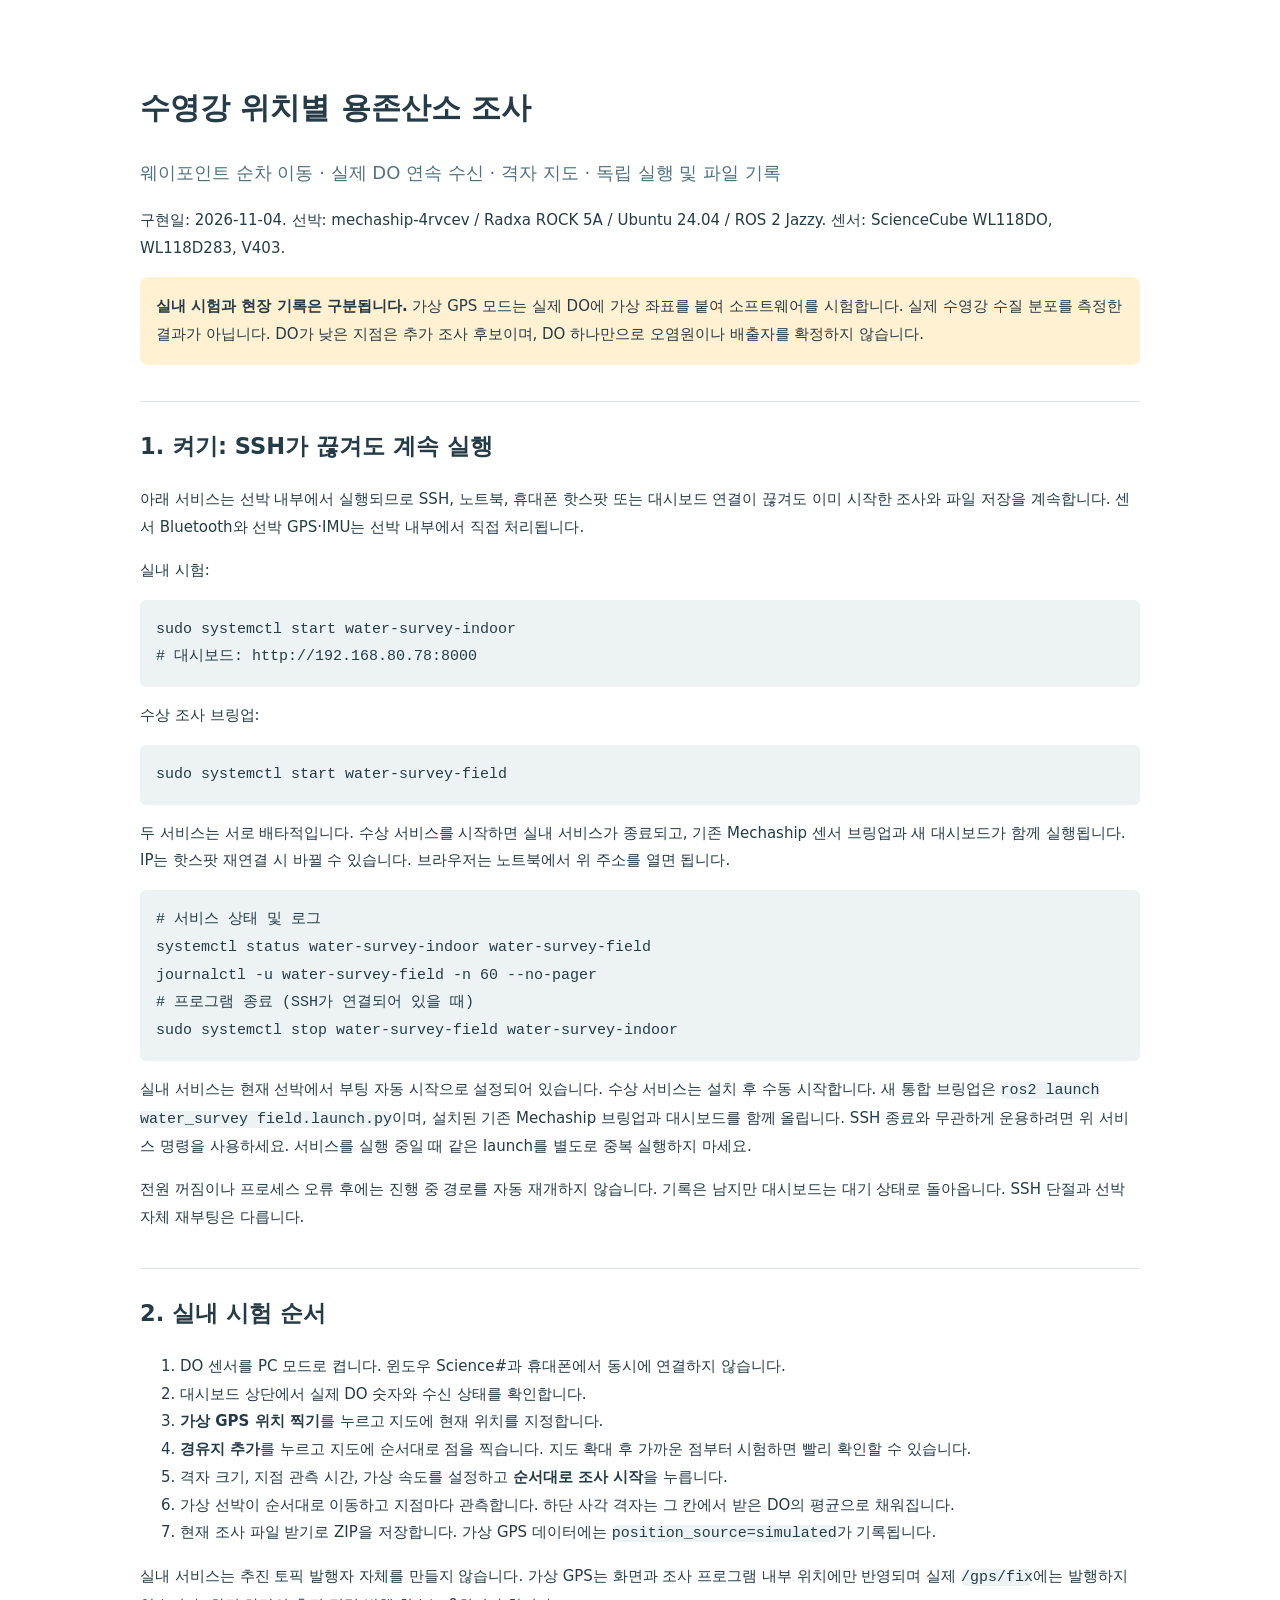
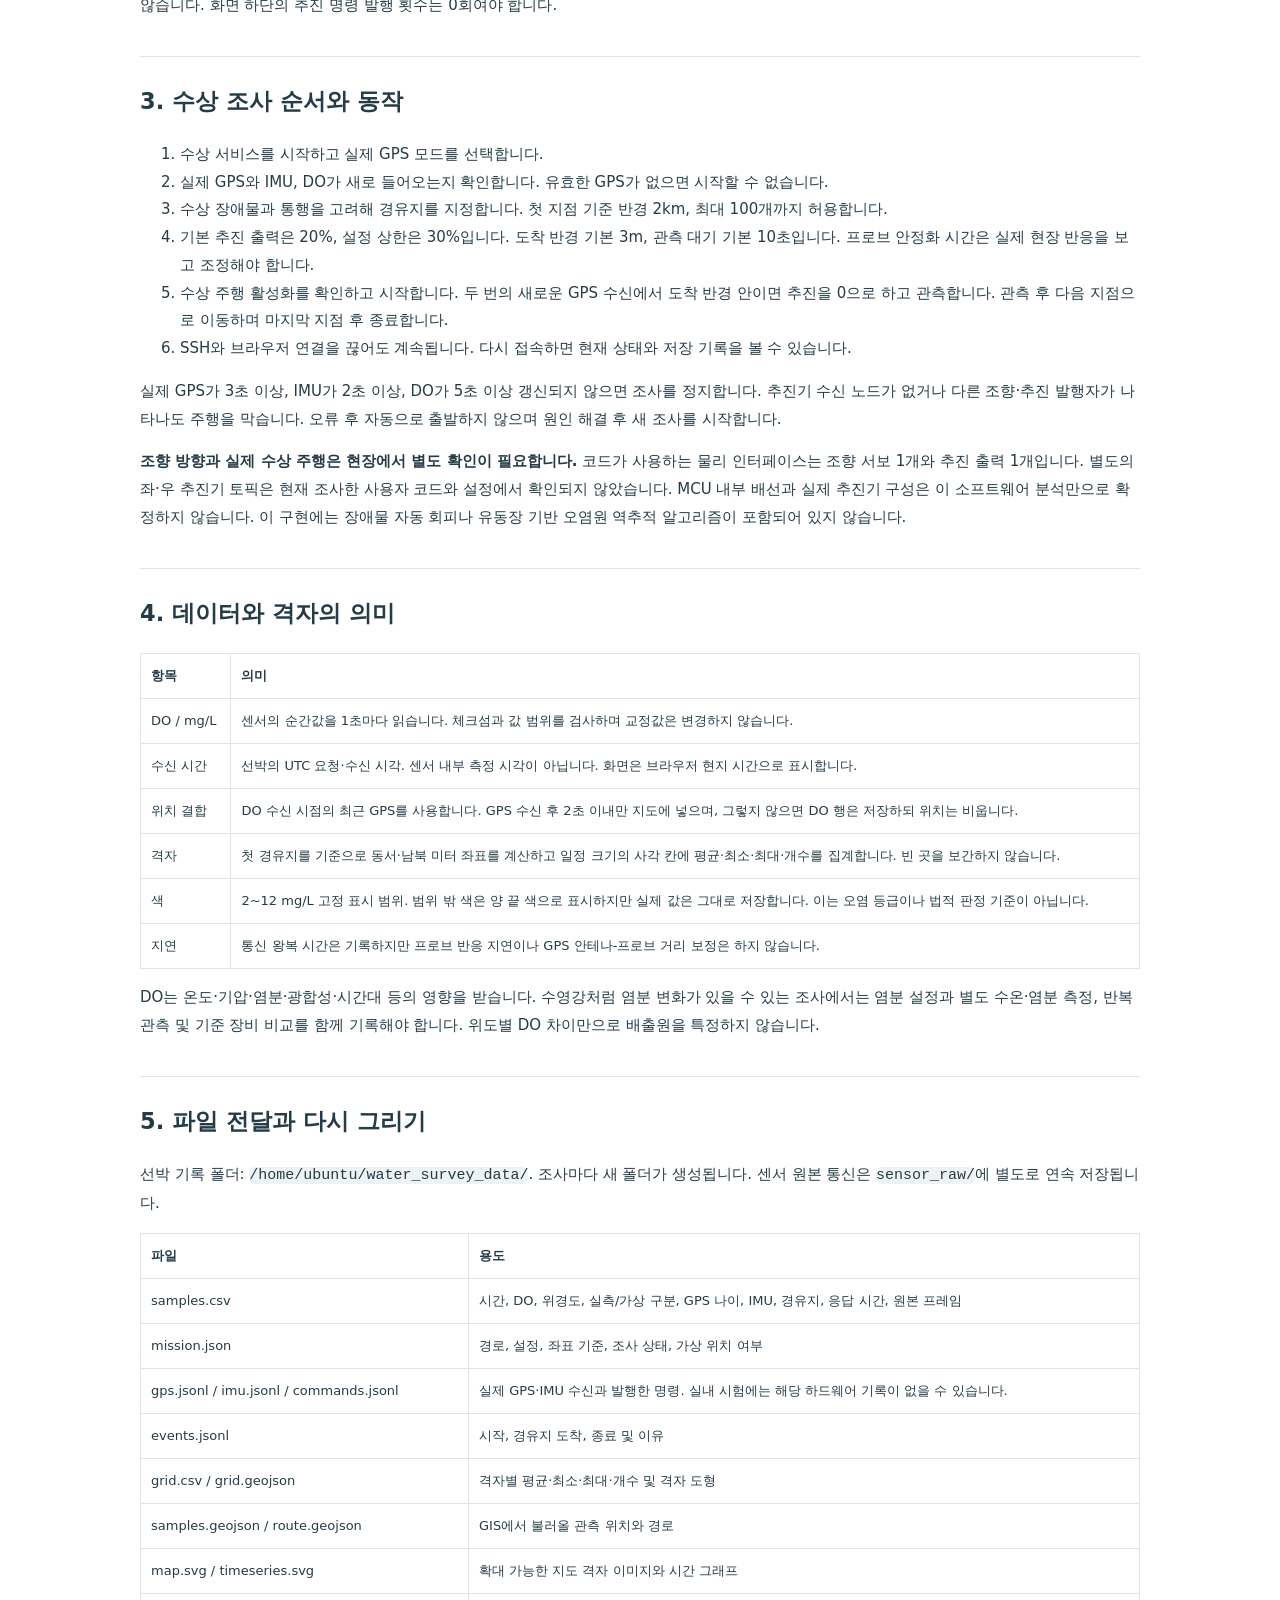
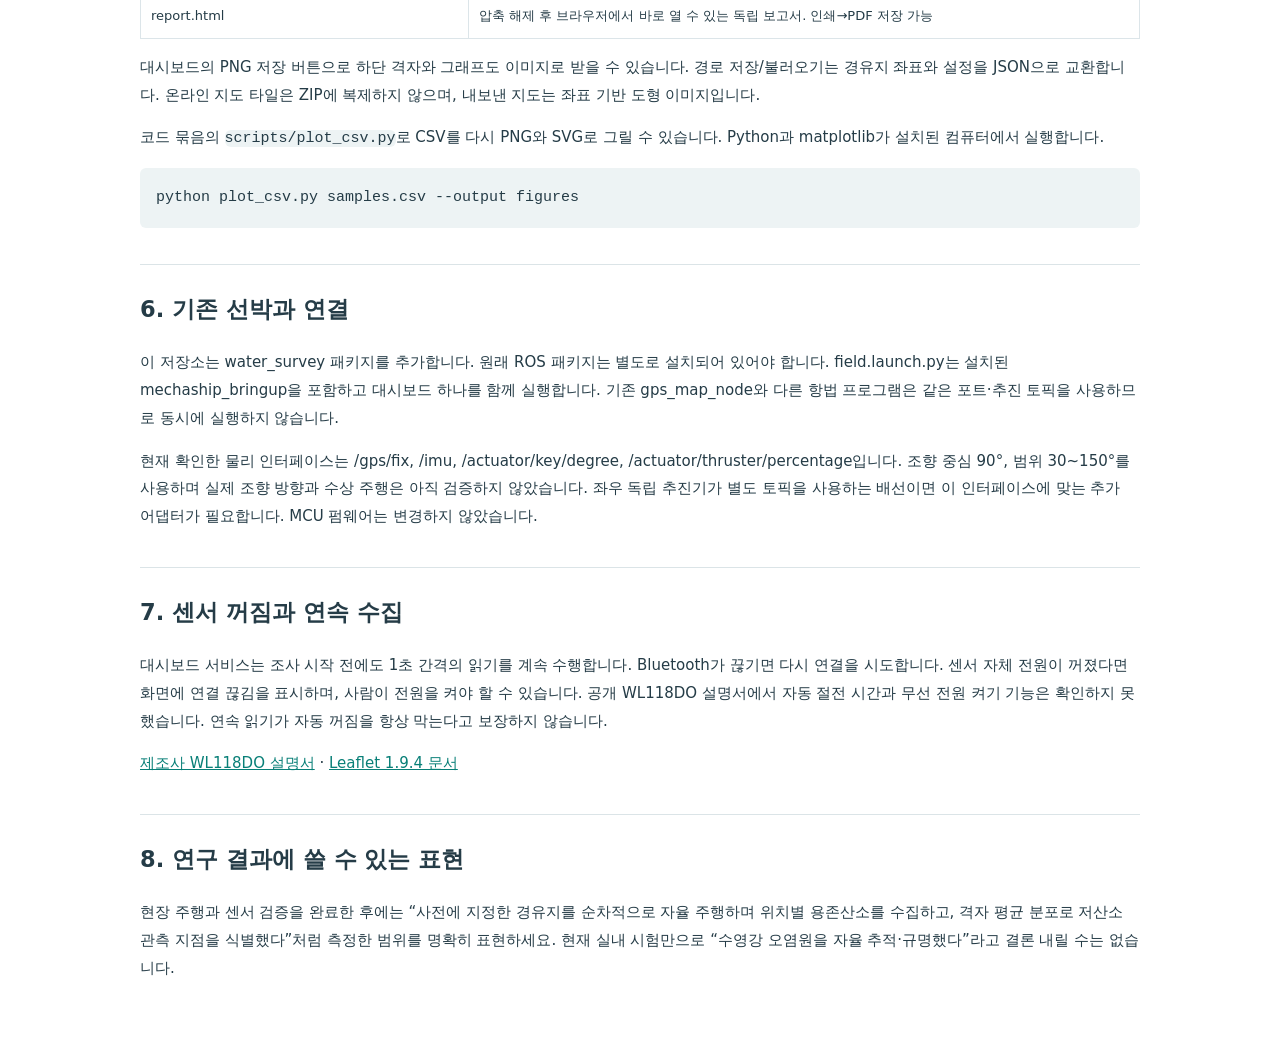
==== water_survey/water_survey/static/manual.html @ dc254078 "Add DO survey dashboard with waypoint missions and indoor GPS mode" ====
<!doctype html><html lang="ko"><meta charset="utf-8"><meta name="viewport" content="width=device-width,initial-scale=1"><title>수영강 DO 조사 · 운영 문서</title><style>body{font:15px/1.85 system-ui,'Malgun Gothic';color:#253c47;max-width:1000px;margin:35px auto;padding:25px}h1{font-size:30px}h2{border-top:1px solid #dbe4e7;padding-top:24px;margin-top:36px}code,pre{background:#edf3f4;border-radius:6px}pre{padding:16px;white-space:pre-wrap}table{border-collapse:collapse;width:100%;font-size:13px}td,th{text-align:left;padding:10px;border:1px solid #dce5e9}aside{background:#fff1d2;padding:16px;border-radius:8px}a{color:#087f77}.lead{font-size:18px;color:#51727f}@media print{body{font-size:11px}h2{break-after:avoid}table,pre,aside{break-inside:avoid}}</style>
<h1>수영강 위치별 용존산소 조사</h1><p class="lead">웨이포인트 순차 이동 · 실제 DO 연속 수신 · 격자 지도 · 독립 실행 및 파일 기록</p><p>구현일: 2026-11-04. 선박: mechaship-4rvcev / Radxa ROCK 5A / Ubuntu 24.04 / ROS 2 Jazzy. 센서: ScienceCube WL118DO, WL118D283, V403.</p>
<aside><b>실내 시험과 현장 기록은 구분됩니다.</b> 가상 GPS 모드는 실제 DO에 가상 좌표를 붙여 소프트웨어를 시험합니다. 실제 수영강 수질 분포를 측정한 결과가 아닙니다. DO가 낮은 지점은 추가 조사 후보이며, DO 하나만으로 오염원이나 배출자를 확정하지 않습니다.</aside>
<h2>1. 켜기: SSH가 끊겨도 계속 실행</h2><p>아래 서비스는 선박 내부에서 실행되므로 SSH, 노트북, 휴대폰 핫스팟 또는 대시보드 연결이 끊겨도 이미 시작한 조사와 파일 저장을 계속합니다. 센서 Bluetooth와 선박 GPS·IMU는 선박 내부에서 직접 처리됩니다.</p>
<p>실내 시험:</p><pre>sudo systemctl start water-survey-indoor
# 대시보드: http://192.168.80.78:8000</pre><p>수상 조사 브링업:</p><pre>sudo systemctl start water-survey-field</pre><p>두 서비스는 서로 배타적입니다. 수상 서비스를 시작하면 실내 서비스가 종료되고, 기존 Mechaship 센서 브링업과 새 대시보드가 함께 실행됩니다. IP는 핫스팟 재연결 시 바뀔 수 있습니다. 브라우저는 노트북에서 위 주소를 열면 됩니다.</p>
<pre># 서비스 상태 및 로그
systemctl status water-survey-indoor water-survey-field
journalctl -u water-survey-field -n 60 --no-pager
# 프로그램 종료 (SSH가 연결되어 있을 때)
sudo systemctl stop water-survey-field water-survey-indoor</pre>
<p>실내 서비스는 현재 선박에서 부팅 자동 시작으로 설정되어 있습니다. 수상 서비스는 설치 후 수동 시작합니다. 새 통합 브링업은 <code>ros2 launch water_survey field.launch.py</code>이며, 설치된 기존 Mechaship 브링업과 대시보드를 함께 올립니다. SSH 종료와 무관하게 운용하려면 위 서비스 명령을 사용하세요. 서비스를 실행 중일 때 같은 launch를 별도로 중복 실행하지 마세요.</p>
<p>전원 꺼짐이나 프로세스 오류 후에는 진행 중 경로를 자동 재개하지 않습니다. 기록은 남지만 대시보드는 대기 상태로 돌아옵니다. SSH 단절과 선박 자체 재부팅은 다릅니다.</p>
<h2>2. 실내 시험 순서</h2><ol><li>DO 센서를 PC 모드로 켭니다. 윈도우 Science#과 휴대폰에서 동시에 연결하지 않습니다.</li><li>대시보드 상단에서 실제 DO 숫자와 수신 상태를 확인합니다.</li><li><b>가상 GPS 위치 찍기</b>를 누르고 지도에 현재 위치를 지정합니다.</li><li><b>경유지 추가</b>를 누르고 지도에 순서대로 점을 찍습니다. 지도 확대 후 가까운 점부터 시험하면 빨리 확인할 수 있습니다.</li><li>격자 크기, 지점 관측 시간, 가상 속도를 설정하고 <b>순서대로 조사 시작</b>을 누릅니다.</li><li>가상 선박이 순서대로 이동하고 지점마다 관측합니다. 하단 사각 격자는 그 칸에서 받은 DO의 평균으로 채워집니다.</li><li>현재 조사 파일 받기로 ZIP을 저장합니다. 가상 GPS 데이터에는 <code>position_source=simulated</code>가 기록됩니다.</li></ol>
<p>실내 서비스는 추진 토픽 발행자 자체를 만들지 않습니다. 가상 GPS는 화면과 조사 프로그램 내부 위치에만 반영되며 실제 <code>/gps/fix</code>에는 발행하지 않습니다. 화면 하단의 추진 명령 발행 횟수는 0회여야 합니다.</p>
<h2>3. 수상 조사 순서와 동작</h2><ol><li>수상 서비스를 시작하고 실제 GPS 모드를 선택합니다.</li><li>실제 GPS와 IMU, DO가 새로 들어오는지 확인합니다. 유효한 GPS가 없으면 시작할 수 없습니다.</li><li>수상 장애물과 통행을 고려해 경유지를 지정합니다. 첫 지점 기준 반경 2km, 최대 100개까지 허용합니다.</li><li>기본 추진 출력은 20%, 설정 상한은 30%입니다. 도착 반경 기본 3m, 관측 대기 기본 10초입니다. 프로브 안정화 시간은 실제 현장 반응을 보고 조정해야 합니다.</li><li>수상 주행 활성화를 확인하고 시작합니다. 두 번의 새로운 GPS 수신에서 도착 반경 안이면 추진을 0으로 하고 관측합니다. 관측 후 다음 지점으로 이동하며 마지막 지점 후 종료합니다.</li><li>SSH와 브라우저 연결을 끊어도 계속됩니다. 다시 접속하면 현재 상태와 저장 기록을 볼 수 있습니다.</li></ol>
<p>실제 GPS가 3초 이상, IMU가 2초 이상, DO가 5초 이상 갱신되지 않으면 조사를 정지합니다. 추진기 수신 노드가 없거나 다른 조향·추진 발행자가 나타나도 주행을 막습니다. 오류 후 자동으로 출발하지 않으며 원인 해결 후 새 조사를 시작합니다.</p>
<p><b>조향 방향과 실제 수상 주행은 현장에서 별도 확인이 필요합니다.</b> 코드가 사용하는 물리 인터페이스는 조향 서보 1개와 추진 출력 1개입니다. 별도의 좌·우 추진기 토픽은 현재 조사한 사용자 코드와 설정에서 확인되지 않았습니다. MCU 내부 배선과 실제 추진기 구성은 이 소프트웨어 분석만으로 확정하지 않습니다. 이 구현에는 장애물 자동 회피나 유동장 기반 오염원 역추적 알고리즘이 포함되어 있지 않습니다.</p>
<h2>4. 데이터와 격자의 의미</h2><table><tr><th>항목</th><th>의미</th></tr><tr><td>DO / mg/L</td><td>센서의 순간값을 1초마다 읽습니다. 체크섬과 값 범위를 검사하며 교정값은 변경하지 않습니다.</td></tr><tr><td>수신 시간</td><td>선박의 UTC 요청·수신 시각. 센서 내부 측정 시각이 아닙니다. 화면은 브라우저 현지 시간으로 표시합니다.</td></tr><tr><td>위치 결합</td><td>DO 수신 시점의 최근 GPS를 사용합니다. GPS 수신 후 2초 이내만 지도에 넣으며, 그렇지 않으면 DO 행은 저장하되 위치는 비웁니다.</td></tr><tr><td>격자</td><td>첫 경유지를 기준으로 동서·남북 미터 좌표를 계산하고 일정 크기의 사각 칸에 평균·최소·최대·개수를 집계합니다. 빈 곳을 보간하지 않습니다.</td></tr><tr><td>색</td><td>2~12 mg/L 고정 표시 범위. 범위 밖 색은 양 끝 색으로 표시하지만 실제 값은 그대로 저장합니다. 이는 오염 등급이나 법적 판정 기준이 아닙니다.</td></tr><tr><td>지연</td><td>통신 왕복 시간은 기록하지만 프로브 반응 지연이나 GPS 안테나-프로브 거리 보정은 하지 않습니다.</td></tr></table>
<p>DO는 온도·기압·염분·광합성·시간대 등의 영향을 받습니다. 수영강처럼 염분 변화가 있을 수 있는 조사에서는 염분 설정과 별도 수온·염분 측정, 반복 관측 및 기준 장비 비교를 함께 기록해야 합니다. 위도별 DO 차이만으로 배출원을 특정하지 않습니다.</p>
<h2>5. 파일 전달과 다시 그리기</h2><p>선박 기록 폴더: <code>/home/ubuntu/water_survey_data/</code>. 조사마다 새 폴더가 생성됩니다. 센서 원본 통신은 <code>sensor_raw/</code>에 별도로 연속 저장됩니다.</p>
<table><tr><th>파일</th><th>용도</th></tr><tr><td>samples.csv</td><td>시간, DO, 위경도, 실측/가상 구분, GPS 나이, IMU, 경유지, 응답 시간, 원본 프레임</td></tr><tr><td>mission.json</td><td>경로, 설정, 좌표 기준, 조사 상태, 가상 위치 여부</td></tr><tr><td>gps.jsonl / imu.jsonl / commands.jsonl</td><td>실제 GPS·IMU 수신과 발행한 명령. 실내 시험에는 해당 하드웨어 기록이 없을 수 있습니다.</td></tr><tr><td>events.jsonl</td><td>시작, 경유지 도착, 종료 및 이유</td></tr><tr><td>grid.csv / grid.geojson</td><td>격자별 평균·최소·최대·개수 및 격자 도형</td></tr><tr><td>samples.geojson / route.geojson</td><td>GIS에서 불러올 관측 위치와 경로</td></tr><tr><td>map.svg / timeseries.svg</td><td>확대 가능한 지도 격자 이미지와 시간 그래프</td></tr><tr><td>report.html</td><td>압축 해제 후 브라우저에서 바로 열 수 있는 독립 보고서. 인쇄→PDF 저장 가능</td></tr></table>
<p>대시보드의 PNG 저장 버튼으로 하단 격자와 그래프도 이미지로 받을 수 있습니다. 경로 저장/불러오기는 경유지 좌표와 설정을 JSON으로 교환합니다. 온라인 지도 타일은 ZIP에 복제하지 않으며, 내보낸 지도는 좌표 기반 도형 이미지입니다.</p>
<p>코드 묶음의 <code>scripts/plot_csv.py</code>로 CSV를 다시 PNG와 SVG로 그릴 수 있습니다. Python과 matplotlib가 설치된 컴퓨터에서 실행합니다.</p><pre>python plot_csv.py samples.csv --output figures</pre>
<h2>6. 기존 선박과 연결</h2><p>이 저장소는 water_survey 패키지를 추가합니다. 원래 ROS 패키지는 별도로 설치되어 있어야 합니다. field.launch.py는 설치된 mechaship_bringup을 포함하고 대시보드 하나를 함께 실행합니다. 기존 gps_map_node와 다른 항법 프로그램은 같은 포트·추진 토픽을 사용하므로 동시에 실행하지 않습니다.</p><p>현재 확인한 물리 인터페이스는 /gps/fix, /imu, /actuator/key/degree, /actuator/thruster/percentage입니다. 조향 중심 90°, 범위 30~150°를 사용하며 실제 조향 방향과 수상 주행은 아직 검증하지 않았습니다. 좌우 독립 추진기가 별도 토픽을 사용하는 배선이면 이 인터페이스에 맞는 추가 어댑터가 필요합니다. MCU 펌웨어는 변경하지 않았습니다.</p><h2>7. 센서 꺼짐과 연속 수집</h2><p>대시보드 서비스는 조사 시작 전에도 1초 간격의 읽기를 계속 수행합니다. Bluetooth가 끊기면 다시 연결을 시도합니다. 센서 자체 전원이 꺼졌다면 화면에 연결 끊김을 표시하며, 사람이 전원을 켜야 할 수 있습니다. 공개 WL118DO 설명서에서 자동 절전 시간과 무선 전원 켜기 기능은 확인하지 못했습니다. 연속 읽기가 자동 꺼짐을 항상 막는다고 보장하지 않습니다.</p>
<p><a href="https://file.koreadigital.com/sciencecube/doc/wireless/18.%EB%AC%B4%EC%84%A0%EA%B4%91%ED%95%99%EC%8B%9DDO%EC%84%BC%EC%84%9C(WL118DO-03-2024).pdf">제조사 WL118DO 설명서</a> · <a href="https://leafletjs.com/reference-1.9.4.html">Leaflet 1.9.4 문서</a></p>
<h2>8. 연구 결과에 쓸 수 있는 표현</h2><p>현장 주행과 센서 검증을 완료한 후에는 “사전에 지정한 경유지를 순차적으로 자율 주행하며 위치별 용존산소를 수집하고, 격자 평균 분포로 저산소 관측 지점을 식별했다”처럼 측정한 범위를 명확히 표현하세요. 현재 실내 시험만으로 “수영강 오염원을 자율 추적·규명했다”라고 결론 내릴 수는 없습니다.</p></html>
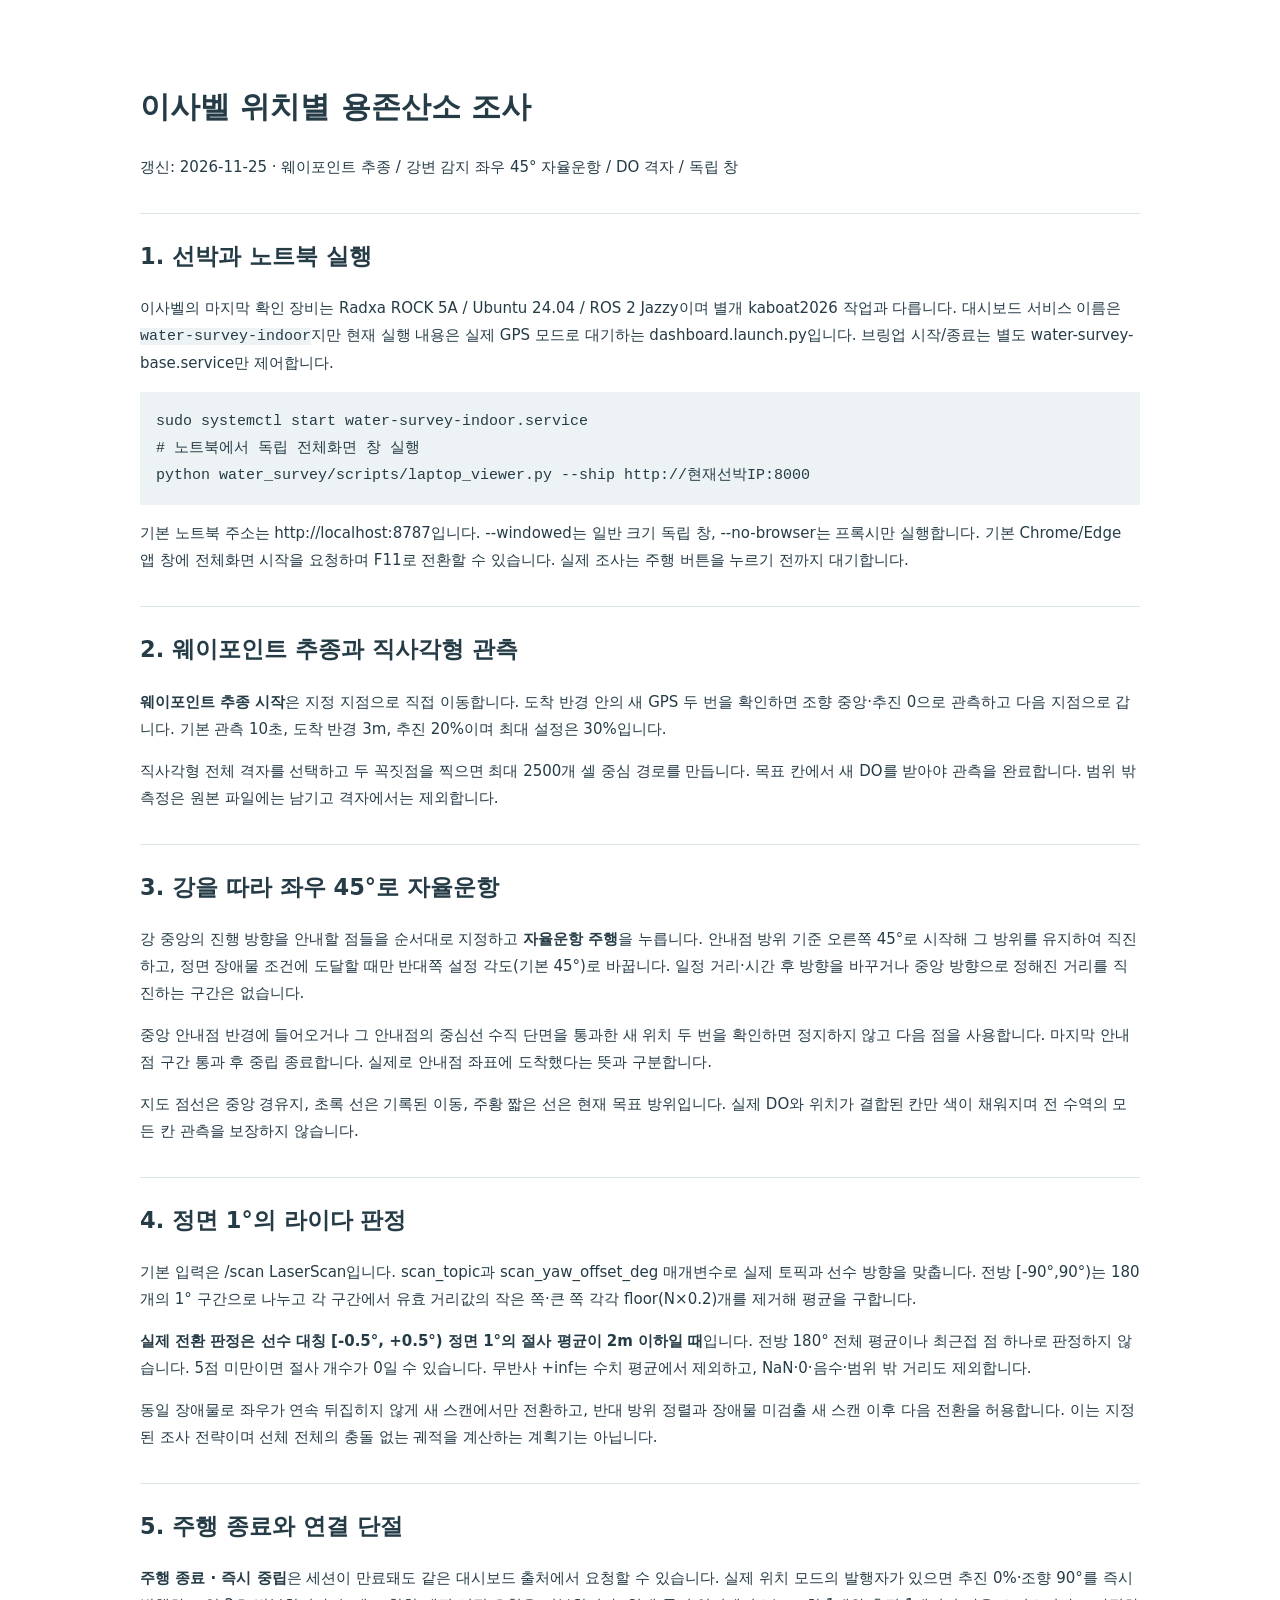
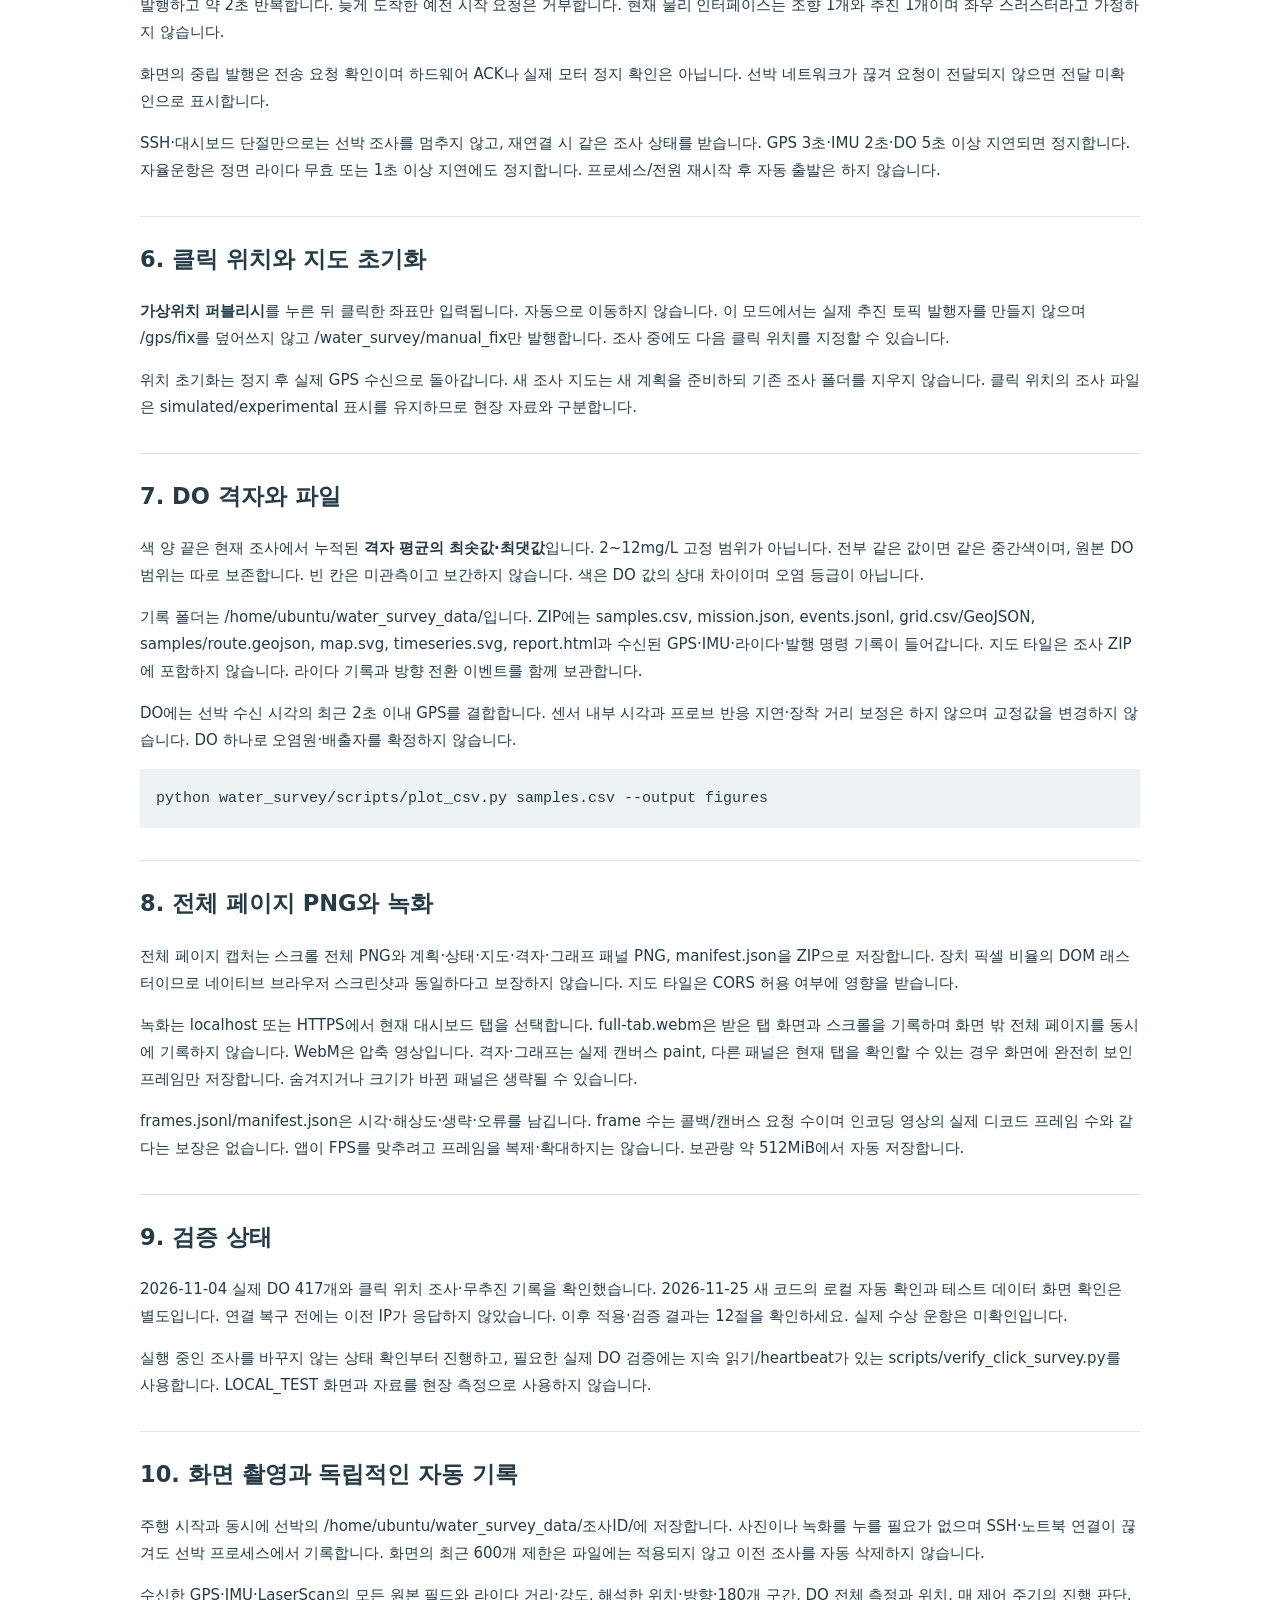
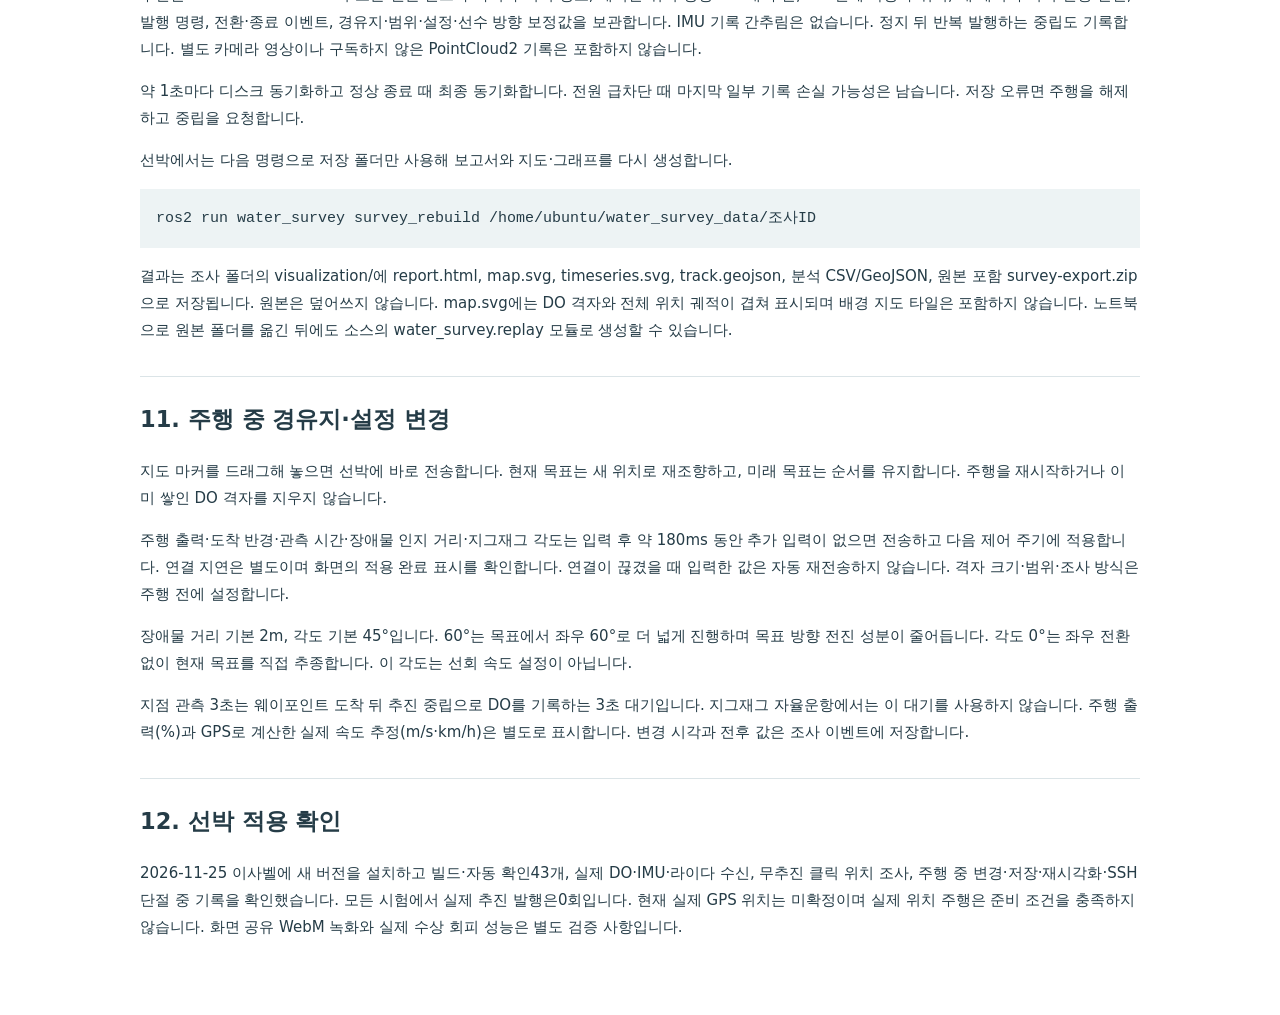
==== commit c30acc62: "Add live river survey controls and complete onboard recording" ====
--- a/water_survey/water_survey/static/manual.html
+++ b/water_survey/water_survey/static/manual.html
@@ -1,27 +1,9 @@
-<!doctype html><html lang="ko"><meta charset="utf-8"><meta name="viewport" content="width=device-width,initial-scale=1"><title>수영강 DO 조사 · 운영 문서</title><style>body{font:15px/1.85 system-ui,'Malgun Gothic';color:#253c47;max-width:1000px;margin:35px auto;padding:25px}h1{font-size:30px}h2{border-top:1px solid #dbe4e7;padding-top:24px;margin-top:36px}code,pre{background:#edf3f4;border-radius:6px}pre{padding:16px;white-space:pre-wrap}table{border-collapse:collapse;width:100%;font-size:13px}td,th{text-align:left;padding:10px;border:1px solid #dce5e9}aside{background:#fff1d2;padding:16px;border-radius:8px}a{color:#087f77}.lead{font-size:18px;color:#51727f}@media print{body{font-size:11px}h2{break-after:avoid}table,pre,aside{break-inside:avoid}}</style>
-<h1>수영강 위치별 용존산소 조사</h1><p class="lead">웨이포인트 순차 이동 · 실제 DO 연속 수신 · 격자 지도 · 독립 실행 및 파일 기록</p><p>구현일: 2026-11-04. 선박: mechaship-4rvcev / Radxa ROCK 5A / Ubuntu 24.04 / ROS 2 Jazzy. 센서: ScienceCube WL118DO, WL118D283, V403.</p>
-<aside><b>실내 시험과 현장 기록은 구분됩니다.</b> 가상 GPS 모드는 실제 DO에 가상 좌표를 붙여 소프트웨어를 시험합니다. 실제 수영강 수질 분포를 측정한 결과가 아닙니다. DO가 낮은 지점은 추가 조사 후보이며, DO 하나만으로 오염원이나 배출자를 확정하지 않습니다.</aside>
-<h2>1. 켜기: SSH가 끊겨도 계속 실행</h2><p>아래 서비스는 선박 내부에서 실행되므로 SSH, 노트북, 휴대폰 핫스팟 또는 대시보드 연결이 끊겨도 이미 시작한 조사와 파일 저장을 계속합니다. 센서 Bluetooth와 선박 GPS·IMU는 선박 내부에서 직접 처리됩니다.</p>
-<p>실내 시험:</p><pre>sudo systemctl start water-survey-indoor
-# 대시보드: http://192.168.80.78:8000</pre><p>수상 조사 브링업:</p><pre>sudo systemctl start water-survey-field</pre><p>두 서비스는 서로 배타적입니다. 수상 서비스를 시작하면 실내 서비스가 종료되고, 기존 Mechaship 센서 브링업과 새 대시보드가 함께 실행됩니다. IP는 핫스팟 재연결 시 바뀔 수 있습니다. 브라우저는 노트북에서 위 주소를 열면 됩니다.</p>
-<pre># 서비스 상태 및 로그
-systemctl status water-survey-indoor water-survey-field
-journalctl -u water-survey-field -n 60 --no-pager
-# 프로그램 종료 (SSH가 연결되어 있을 때)
-sudo systemctl stop water-survey-field water-survey-indoor</pre>
-<p>실내 서비스는 현재 선박에서 부팅 자동 시작으로 설정되어 있습니다. 수상 서비스는 설치 후 수동 시작합니다. 새 통합 브링업은 <code>ros2 launch water_survey field.launch.py</code>이며, 설치된 기존 Mechaship 브링업과 대시보드를 함께 올립니다. SSH 종료와 무관하게 운용하려면 위 서비스 명령을 사용하세요. 서비스를 실행 중일 때 같은 launch를 별도로 중복 실행하지 마세요.</p>
-<p>전원 꺼짐이나 프로세스 오류 후에는 진행 중 경로를 자동 재개하지 않습니다. 기록은 남지만 대시보드는 대기 상태로 돌아옵니다. SSH 단절과 선박 자체 재부팅은 다릅니다.</p>
-<h2>2. 실내 시험 순서</h2><ol><li>DO 센서를 PC 모드로 켭니다. 윈도우 Science#과 휴대폰에서 동시에 연결하지 않습니다.</li><li>대시보드 상단에서 실제 DO 숫자와 수신 상태를 확인합니다.</li><li><b>가상 GPS 위치 찍기</b>를 누르고 지도에 현재 위치를 지정합니다.</li><li><b>경유지 추가</b>를 누르고 지도에 순서대로 점을 찍습니다. 지도 확대 후 가까운 점부터 시험하면 빨리 확인할 수 있습니다.</li><li>격자 크기, 지점 관측 시간, 가상 속도를 설정하고 <b>순서대로 조사 시작</b>을 누릅니다.</li><li>가상 선박이 순서대로 이동하고 지점마다 관측합니다. 하단 사각 격자는 그 칸에서 받은 DO의 평균으로 채워집니다.</li><li>현재 조사 파일 받기로 ZIP을 저장합니다. 가상 GPS 데이터에는 <code>position_source=simulated</code>가 기록됩니다.</li></ol>
-<p>실내 서비스는 추진 토픽 발행자 자체를 만들지 않습니다. 가상 GPS는 화면과 조사 프로그램 내부 위치에만 반영되며 실제 <code>/gps/fix</code>에는 발행하지 않습니다. 화면 하단의 추진 명령 발행 횟수는 0회여야 합니다.</p>
-<h2>3. 수상 조사 순서와 동작</h2><ol><li>수상 서비스를 시작하고 실제 GPS 모드를 선택합니다.</li><li>실제 GPS와 IMU, DO가 새로 들어오는지 확인합니다. 유효한 GPS가 없으면 시작할 수 없습니다.</li><li>수상 장애물과 통행을 고려해 경유지를 지정합니다. 첫 지점 기준 반경 2km, 최대 100개까지 허용합니다.</li><li>기본 추진 출력은 20%, 설정 상한은 30%입니다. 도착 반경 기본 3m, 관측 대기 기본 10초입니다. 프로브 안정화 시간은 실제 현장 반응을 보고 조정해야 합니다.</li><li>수상 주행 활성화를 확인하고 시작합니다. 두 번의 새로운 GPS 수신에서 도착 반경 안이면 추진을 0으로 하고 관측합니다. 관측 후 다음 지점으로 이동하며 마지막 지점 후 종료합니다.</li><li>SSH와 브라우저 연결을 끊어도 계속됩니다. 다시 접속하면 현재 상태와 저장 기록을 볼 수 있습니다.</li></ol>
-<p>실제 GPS가 3초 이상, IMU가 2초 이상, DO가 5초 이상 갱신되지 않으면 조사를 정지합니다. 추진기 수신 노드가 없거나 다른 조향·추진 발행자가 나타나도 주행을 막습니다. 오류 후 자동으로 출발하지 않으며 원인 해결 후 새 조사를 시작합니다.</p>
-<p><b>조향 방향과 실제 수상 주행은 현장에서 별도 확인이 필요합니다.</b> 코드가 사용하는 물리 인터페이스는 조향 서보 1개와 추진 출력 1개입니다. 별도의 좌·우 추진기 토픽은 현재 조사한 사용자 코드와 설정에서 확인되지 않았습니다. MCU 내부 배선과 실제 추진기 구성은 이 소프트웨어 분석만으로 확정하지 않습니다. 이 구현에는 장애물 자동 회피나 유동장 기반 오염원 역추적 알고리즘이 포함되어 있지 않습니다.</p>
-<h2>4. 데이터와 격자의 의미</h2><table><tr><th>항목</th><th>의미</th></tr><tr><td>DO / mg/L</td><td>센서의 순간값을 1초마다 읽습니다. 체크섬과 값 범위를 검사하며 교정값은 변경하지 않습니다.</td></tr><tr><td>수신 시간</td><td>선박의 UTC 요청·수신 시각. 센서 내부 측정 시각이 아닙니다. 화면은 브라우저 현지 시간으로 표시합니다.</td></tr><tr><td>위치 결합</td><td>DO 수신 시점의 최근 GPS를 사용합니다. GPS 수신 후 2초 이내만 지도에 넣으며, 그렇지 않으면 DO 행은 저장하되 위치는 비웁니다.</td></tr><tr><td>격자</td><td>첫 경유지를 기준으로 동서·남북 미터 좌표를 계산하고 일정 크기의 사각 칸에 평균·최소·최대·개수를 집계합니다. 빈 곳을 보간하지 않습니다.</td></tr><tr><td>색</td><td>2~12 mg/L 고정 표시 범위. 범위 밖 색은 양 끝 색으로 표시하지만 실제 값은 그대로 저장합니다. 이는 오염 등급이나 법적 판정 기준이 아닙니다.</td></tr><tr><td>지연</td><td>통신 왕복 시간은 기록하지만 프로브 반응 지연이나 GPS 안테나-프로브 거리 보정은 하지 않습니다.</td></tr></table>
-<p>DO는 온도·기압·염분·광합성·시간대 등의 영향을 받습니다. 수영강처럼 염분 변화가 있을 수 있는 조사에서는 염분 설정과 별도 수온·염분 측정, 반복 관측 및 기준 장비 비교를 함께 기록해야 합니다. 위도별 DO 차이만으로 배출원을 특정하지 않습니다.</p>
-<h2>5. 파일 전달과 다시 그리기</h2><p>선박 기록 폴더: <code>/home/ubuntu/water_survey_data/</code>. 조사마다 새 폴더가 생성됩니다. 센서 원본 통신은 <code>sensor_raw/</code>에 별도로 연속 저장됩니다.</p>
-<table><tr><th>파일</th><th>용도</th></tr><tr><td>samples.csv</td><td>시간, DO, 위경도, 실측/가상 구분, GPS 나이, IMU, 경유지, 응답 시간, 원본 프레임</td></tr><tr><td>mission.json</td><td>경로, 설정, 좌표 기준, 조사 상태, 가상 위치 여부</td></tr><tr><td>gps.jsonl / imu.jsonl / commands.jsonl</td><td>실제 GPS·IMU 수신과 발행한 명령. 실내 시험에는 해당 하드웨어 기록이 없을 수 있습니다.</td></tr><tr><td>events.jsonl</td><td>시작, 경유지 도착, 종료 및 이유</td></tr><tr><td>grid.csv / grid.geojson</td><td>격자별 평균·최소·최대·개수 및 격자 도형</td></tr><tr><td>samples.geojson / route.geojson</td><td>GIS에서 불러올 관측 위치와 경로</td></tr><tr><td>map.svg / timeseries.svg</td><td>확대 가능한 지도 격자 이미지와 시간 그래프</td></tr><tr><td>report.html</td><td>압축 해제 후 브라우저에서 바로 열 수 있는 독립 보고서. 인쇄→PDF 저장 가능</td></tr></table>
-<p>대시보드의 PNG 저장 버튼으로 하단 격자와 그래프도 이미지로 받을 수 있습니다. 경로 저장/불러오기는 경유지 좌표와 설정을 JSON으로 교환합니다. 온라인 지도 타일은 ZIP에 복제하지 않으며, 내보낸 지도는 좌표 기반 도형 이미지입니다.</p>
-<p>코드 묶음의 <code>scripts/plot_csv.py</code>로 CSV를 다시 PNG와 SVG로 그릴 수 있습니다. Python과 matplotlib가 설치된 컴퓨터에서 실행합니다.</p><pre>python plot_csv.py samples.csv --output figures</pre>
-<h2>6. 기존 선박과 연결</h2><p>이 저장소는 water_survey 패키지를 추가합니다. 원래 ROS 패키지는 별도로 설치되어 있어야 합니다. field.launch.py는 설치된 mechaship_bringup을 포함하고 대시보드 하나를 함께 실행합니다. 기존 gps_map_node와 다른 항법 프로그램은 같은 포트·추진 토픽을 사용하므로 동시에 실행하지 않습니다.</p><p>현재 확인한 물리 인터페이스는 /gps/fix, /imu, /actuator/key/degree, /actuator/thruster/percentage입니다. 조향 중심 90°, 범위 30~150°를 사용하며 실제 조향 방향과 수상 주행은 아직 검증하지 않았습니다. 좌우 독립 추진기가 별도 토픽을 사용하는 배선이면 이 인터페이스에 맞는 추가 어댑터가 필요합니다. MCU 펌웨어는 변경하지 않았습니다.</p><h2>7. 센서 꺼짐과 연속 수집</h2><p>대시보드 서비스는 조사 시작 전에도 1초 간격의 읽기를 계속 수행합니다. Bluetooth가 끊기면 다시 연결을 시도합니다. 센서 자체 전원이 꺼졌다면 화면에 연결 끊김을 표시하며, 사람이 전원을 켜야 할 수 있습니다. 공개 WL118DO 설명서에서 자동 절전 시간과 무선 전원 켜기 기능은 확인하지 못했습니다. 연속 읽기가 자동 꺼짐을 항상 막는다고 보장하지 않습니다.</p>
-<p><a href="https://file.koreadigital.com/sciencecube/doc/wireless/18.%EB%AC%B4%EC%84%A0%EA%B4%91%ED%95%99%EC%8B%9DDO%EC%84%BC%EC%84%9C(WL118DO-03-2024).pdf">제조사 WL118DO 설명서</a> · <a href="https://leafletjs.com/reference-1.9.4.html">Leaflet 1.9.4 문서</a></p>
-<h2>8. 연구 결과에 쓸 수 있는 표현</h2><p>현장 주행과 센서 검증을 완료한 후에는 “사전에 지정한 경유지를 순차적으로 자율 주행하며 위치별 용존산소를 수집하고, 격자 평균 분포로 저산소 관측 지점을 식별했다”처럼 측정한 범위를 명확히 표현하세요. 현재 실내 시험만으로 “수영강 오염원을 자율 추적·규명했다”라고 결론 내릴 수는 없습니다.</p></html>
+<!doctype html><html lang="ko"><meta charset="utf-8"><meta name="viewport" content="width=device-width,initial-scale=1"><title>이사벨 DO 조사 · 운영 문서</title><style>body{font:15px/1.8 system-ui,'Malgun Gothic';color:#253c47;max-width:1000px;margin:35px auto;padding:25px}h2{border-top:1px solid #dbe4e7;padding-top:22px;margin-top:32px}pre{background:#edf3f4;padding:16px;white-space:pre-wrap}code{background:#edf3f4}aside{padding:16px;background:#fff1d2}table{border-collapse:collapse;width:100%}td,th{border:1px solid #dce5e9;padding:10px;text-align:left}a{color:#087f77}</style><h1>이사벨 위치별 용존산소 조사</h1><p>갱신: 2026-11-25 · 웨이포인트 추종 / 강변 감지 좌우 45° 자율운항 / DO 격자 / 독립 창</p><h2>1. 선박과 노트북 실행</h2><p>이사벨의 마지막 확인 장비는 Radxa ROCK 5A / Ubuntu 24.04 / ROS 2 Jazzy이며 별개 kaboat2026 작업과 다릅니다. 대시보드 서비스 이름은 <code>water-survey-indoor</code>지만 현재 실행 내용은 실제 GPS 모드로 대기하는 dashboard.launch.py입니다. 브링업 시작/종료는 별도 water-survey-base.service만 제어합니다.</p><pre>sudo systemctl start water-survey-indoor.service
+# 노트북에서 독립 전체화면 창 실행
+python water_survey/scripts/laptop_viewer.py --ship http://현재선박IP:8000</pre><p>기본 노트북 주소는 http://localhost:8787입니다. --windowed는 일반 크기 독립 창, --no-browser는 프록시만 실행합니다. 기본 Chrome/Edge 앱 창에 전체화면 시작을 요청하며 F11로 전환할 수 있습니다. 실제 조사는 주행 버튼을 누르기 전까지 대기합니다.</p><h2>2. 웨이포인트 추종과 직사각형 관측</h2><p><b>웨이포인트 추종 시작</b>은 지정 지점으로 직접 이동합니다. 도착 반경 안의 새 GPS 두 번을 확인하면 조향 중앙·추진 0으로 관측하고 다음 지점으로 갑니다. 기본 관측 10초, 도착 반경 3m, 추진 20%이며 최대 설정은 30%입니다.</p><p>직사각형 전체 격자를 선택하고 두 꼭짓점을 찍으면 최대 2500개 셀 중심 경로를 만듭니다. 목표 칸에서 새 DO를 받아야 관측을 완료합니다. 범위 밖 측정은 원본 파일에는 남기고 격자에서는 제외합니다.</p><h2>3. 강을 따라 좌우 45°로 자율운항</h2><p>강 중앙의 진행 방향을 안내할 점들을 순서대로 지정하고 <b>자율운항 주행</b>을 누릅니다. 안내점 방위 기준 오른쪽 45°로 시작해 그 방위를 유지하여 직진하고, 정면 장애물 조건에 도달할 때만 반대쪽 설정 각도(기본 45°)로 바꿉니다. 일정 거리·시간 후 방향을 바꾸거나 중앙 방향으로 정해진 거리를 직진하는 구간은 없습니다.</p><p>중앙 안내점 반경에 들어오거나 그 안내점의 중심선 수직 단면을 통과한 새 위치 두 번을 확인하면 정지하지 않고 다음 점을 사용합니다. 마지막 안내점 구간 통과 후 중립 종료합니다. 실제로 안내점 좌표에 도착했다는 뜻과 구분합니다.</p><p>지도 점선은 중앙 경유지, 초록 선은 기록된 이동, 주황 짧은 선은 현재 목표 방위입니다. 실제 DO와 위치가 결합된 칸만 색이 채워지며 전 수역의 모든 칸 관측을 보장하지 않습니다.</p><h2>4. 정면 1°의 라이다 판정</h2><p>기본 입력은 /scan LaserScan입니다. scan_topic과 scan_yaw_offset_deg 매개변수로 실제 토픽과 선수 방향을 맞춥니다. 전방 [-90°,90°)는 180개의 1° 구간으로 나누고 각 구간에서 유효 거리값의 작은 쪽·큰 쪽 각각 floor(N×0.2)개를 제거해 평균을 구합니다.</p><p><b>실제 전환 판정은 선수 대칭 [-0.5°, +0.5°) 정면 1°의 절사 평균이 2m 이하일 때</b>입니다. 전방 180° 전체 평균이나 최근접 점 하나로 판정하지 않습니다. 5점 미만이면 절사 개수가 0일 수 있습니다. 무반사 +inf는 수치 평균에서 제외하고, NaN·0·음수·범위 밖 거리도 제외합니다.</p><p>동일 장애물로 좌우가 연속 뒤집히지 않게 새 스캔에서만 전환하고, 반대 방위 정렬과 장애물 미검출 새 스캔 이후 다음 전환을 허용합니다. 이는 지정된 조사 전략이며 선체 전체의 충돌 없는 궤적을 계산하는 계획기는 아닙니다.</p><h2>5. 주행 종료와 연결 단절</h2><p><b>주행 종료 · 즉시 중립</b>은 세션이 만료돼도 같은 대시보드 출처에서 요청할 수 있습니다. 실제 위치 모드의 발행자가 있으면 추진 0%·조향 90°를 즉시 발행하고 약 2초 반복합니다. 늦게 도착한 예전 시작 요청은 거부합니다. 현재 물리 인터페이스는 조향 1개와 추진 1개이며 좌우 스러스터라고 가정하지 않습니다.</p><p>화면의 중립 발행은 전송 요청 확인이며 하드웨어 ACK나 실제 모터 정지 확인은 아닙니다. 선박 네트워크가 끊겨 요청이 전달되지 않으면 전달 미확인으로 표시합니다.</p><p>SSH·대시보드 단절만으로는 선박 조사를 멈추지 않고, 재연결 시 같은 조사 상태를 받습니다. GPS 3초·IMU 2초·DO 5초 이상 지연되면 정지합니다. 자율운항은 정면 라이다 무효 또는 1초 이상 지연에도 정지합니다. 프로세스/전원 재시작 후 자동 출발은 하지 않습니다.</p><h2>6. 클릭 위치와 지도 초기화</h2><p><b>가상위치 퍼블리시</b>를 누른 뒤 클릭한 좌표만 입력됩니다. 자동으로 이동하지 않습니다. 이 모드에서는 실제 추진 토픽 발행자를 만들지 않으며 /gps/fix를 덮어쓰지 않고 /water_survey/manual_fix만 발행합니다. 조사 중에도 다음 클릭 위치를 지정할 수 있습니다.</p><p>위치 초기화는 정지 후 실제 GPS 수신으로 돌아갑니다. 새 조사 지도는 새 계획을 준비하되 기존 조사 폴더를 지우지 않습니다. 클릭 위치의 조사 파일은 simulated/experimental 표시를 유지하므로 현장 자료와 구분합니다.</p><h2>7. DO 격자와 파일</h2><p>색 양 끝은 현재 조사에서 누적된 <b>격자 평균의 최솟값·최댓값</b>입니다. 2~12mg/L 고정 범위가 아닙니다. 전부 같은 값이면 같은 중간색이며, 원본 DO 범위는 따로 보존합니다. 빈 칸은 미관측이고 보간하지 않습니다. 색은 DO 값의 상대 차이이며 오염 등급이 아닙니다.</p><p>기록 폴더는 /home/ubuntu/water_survey_data/입니다. ZIP에는 samples.csv, mission.json, events.jsonl, grid.csv/GeoJSON, samples/route.geojson, map.svg, timeseries.svg, report.html과 수신된 GPS·IMU·라이다·발행 명령 기록이 들어갑니다. 지도 타일은 조사 ZIP에 포함하지 않습니다. 라이다 기록과 방향 전환 이벤트를 함께 보관합니다.</p><p>DO에는 선박 수신 시각의 최근 2초 이내 GPS를 결합합니다. 센서 내부 시각과 프로브 반응 지연·장착 거리 보정은 하지 않으며 교정값을 변경하지 않습니다. DO 하나로 오염원·배출자를 확정하지 않습니다.</p><pre>python water_survey/scripts/plot_csv.py samples.csv --output figures</pre><h2>8. 전체 페이지 PNG와 녹화</h2><p>전체 페이지 캡처는 스크롤 전체 PNG와 계획·상태·지도·격자·그래프 패널 PNG, manifest.json을 ZIP으로 저장합니다. 장치 픽셀 비율의 DOM 래스터이므로 네이티브 브라우저 스크린샷과 동일하다고 보장하지 않습니다. 지도 타일은 CORS 허용 여부에 영향을 받습니다.</p><p>녹화는 localhost 또는 HTTPS에서 현재 대시보드 탭을 선택합니다. full-tab.webm은 받은 탭 화면과 스크롤을 기록하며 화면 밖 전체 페이지를 동시에 기록하지 않습니다. WebM은 압축 영상입니다. 격자·그래프는 실제 캔버스 paint, 다른 패널은 현재 탭을 확인할 수 있는 경우 화면에 완전히 보인 프레임만 저장합니다. 숨겨지거나 크기가 바뀐 패널은 생략될 수 있습니다.</p><p>frames.jsonl/manifest.json은 시각·해상도·생략·오류를 남깁니다. frame 수는 콜백/캔버스 요청 수이며 인코딩 영상의 실제 디코드 프레임 수와 같다는 보장은 없습니다. 앱이 FPS를 맞추려고 프레임을 복제·확대하지는 않습니다. 보관량 약 512MiB에서 자동 저장합니다.</p><h2>9. 검증 상태</h2><p>2026-11-04 실제 DO 417개와 클릭 위치 조사·무추진 기록을 확인했습니다. 2026-11-25 새 코드의 로컬 자동 확인과 테스트 데이터 화면 확인은 별도입니다. 연결 복구 전에는 이전 IP가 응답하지 않았습니다. 이후 적용·검증 결과는 12절을 확인하세요. 실제 수상 운항은 미확인입니다.</p><p>실행 중인 조사를 바꾸지 않는 상태 확인부터 진행하고, 필요한 실제 DO 검증에는 지속 읽기/heartbeat가 있는 scripts/verify_click_survey.py를 사용합니다. LOCAL_TEST 화면과 자료를 현장 측정으로 사용하지 않습니다.</p><h2 id="automatic-recording">10. 화면 촬영과 독립적인 자동 기록</h2>
+<p>주행 시작과 동시에 선박의 /home/ubuntu/water_survey_data/조사ID/에 저장합니다. 사진이나 녹화를 누를 필요가 없으며 SSH·노트북 연결이 끊겨도 선박 프로세스에서 기록합니다. 화면의 최근 600개 제한은 파일에는 적용되지 않고 이전 조사를 자동 삭제하지 않습니다.</p>
+<p>수신한 GPS·IMU·LaserScan의 모든 원본 필드와 라이다 거리·강도, 해석한 위치·방향·180개 구간, DO 전체 측정과 위치, 매 제어 주기의 진행 판단, 발행 명령, 전환·종료 이벤트, 경유지·범위·설정·선수 방향 보정값을 보관합니다. IMU 기록 간추림은 없습니다. 정지 뒤 반복 발행하는 중립도 기록합니다. 별도 카메라 영상이나 구독하지 않은 PointCloud2 기록은 포함하지 않습니다.</p>
+<p>약 1초마다 디스크 동기화하고 정상 종료 때 최종 동기화합니다. 전원 급차단 때 마지막 일부 기록 손실 가능성은 남습니다. 저장 오류면 주행을 해제하고 중립을 요청합니다.</p>
+<p>선박에서는 다음 명령으로 저장 폴더만 사용해 보고서와 지도·그래프를 다시 생성합니다.</p>
+<pre>ros2 run water_survey survey_rebuild /home/ubuntu/water_survey_data/조사ID</pre>
+<p>결과는 조사 폴더의 visualization/에 report.html, map.svg, timeseries.svg, track.geojson, 분석 CSV/GeoJSON, 원본 포함 survey-export.zip으로 저장됩니다. 원본은 덮어쓰지 않습니다. map.svg에는 DO 격자와 전체 위치 궤적이 겹쳐 표시되며 배경 지도 타일은 포함하지 않습니다. 노트북으로 원본 폴더를 옮긴 뒤에도 소스의 water_survey.replay 모듈로 생성할 수 있습니다.</p><h2>11. 주행 중 경유지·설정 변경</h2><p>지도 마커를 드래그해 놓으면 선박에 바로 전송합니다. 현재 목표는 새 위치로 재조향하고, 미래 목표는 순서를 유지합니다. 주행을 재시작하거나 이미 쌓인 DO 격자를 지우지 않습니다.</p><p>주행 출력·도착 반경·관측 시간·장애물 인지 거리·지그재그 각도는 입력 후 약 180ms 동안 추가 입력이 없으면 전송하고 다음 제어 주기에 적용합니다. 연결 지연은 별도이며 화면의 적용 완료 표시를 확인합니다. 연결이 끊겼을 때 입력한 값은 자동 재전송하지 않습니다. 격자 크기·범위·조사 방식은 주행 전에 설정합니다.</p><p>장애물 거리 기본 2m, 각도 기본 45°입니다. 60°는 목표에서 좌우 60°로 더 넓게 진행하며 목표 방향 전진 성분이 줄어듭니다. 각도 0°는 좌우 전환 없이 현재 목표를 직접 추종합니다. 이 각도는 선회 속도 설정이 아닙니다.</p><p>지점 관측 3초는 웨이포인트 도착 뒤 추진 중립으로 DO를 기록하는 3초 대기입니다. 지그재그 자율운항에서는 이 대기를 사용하지 않습니다. 주행 출력(%)과 GPS로 계산한 실제 속도 추정(m/s·km/h)은 별도로 표시합니다. 변경 시각과 전후 값은 조사 이벤트에 저장합니다.</p><h2>12. 선박 적용 확인</h2><p>2026-11-25 이사벨에 새 버전을 설치하고 빌드·자동 확인43개, 실제 DO·IMU·라이다 수신, 무추진 클릭 위치 조사, 주행 중 변경·저장·재시각화·SSH 단절 중 기록을 확인했습니다. 모든 시험에서 실제 추진 발행은0회입니다. 현재 실제 GPS 위치는 미확정이며 실제 위치 주행은 준비 조건을 충족하지 않습니다. 화면 공유 WebM 녹화와 실제 수상 회피 성능은 별도 검증 사항입니다.</p></html>
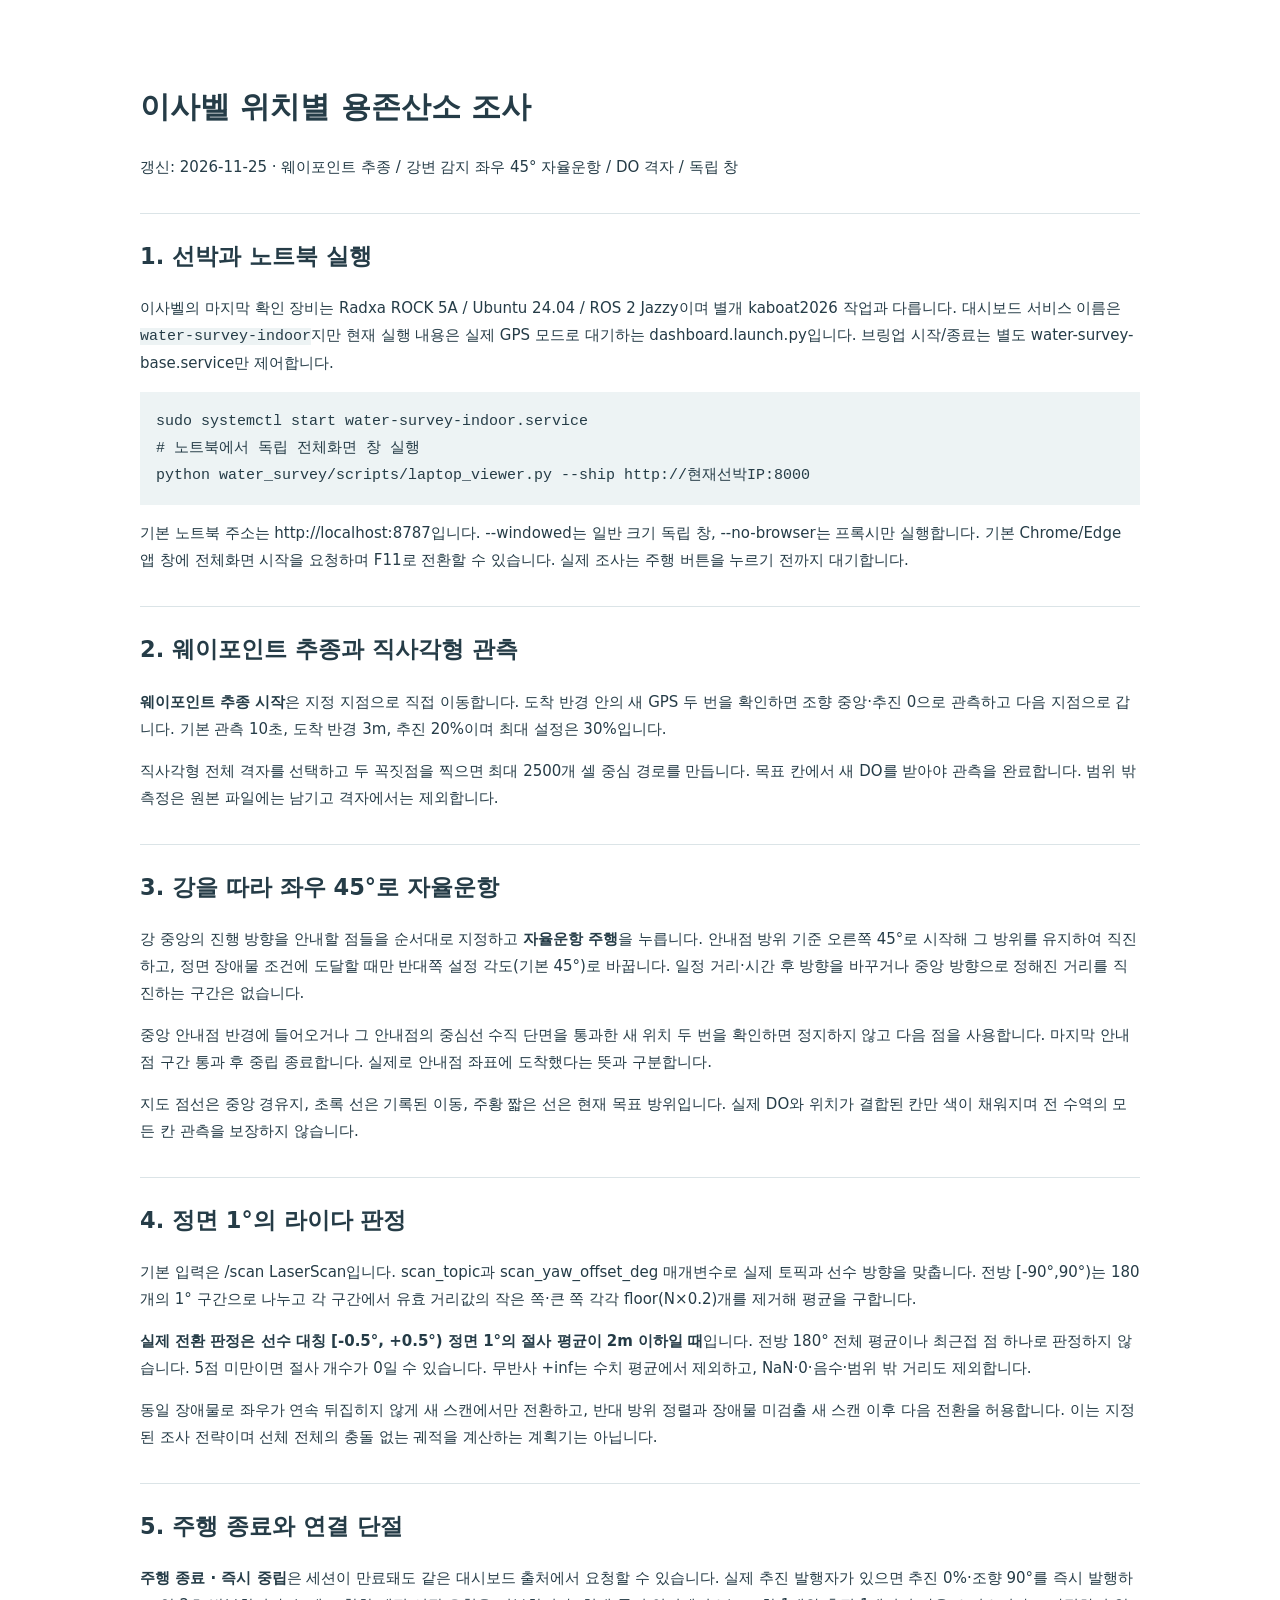
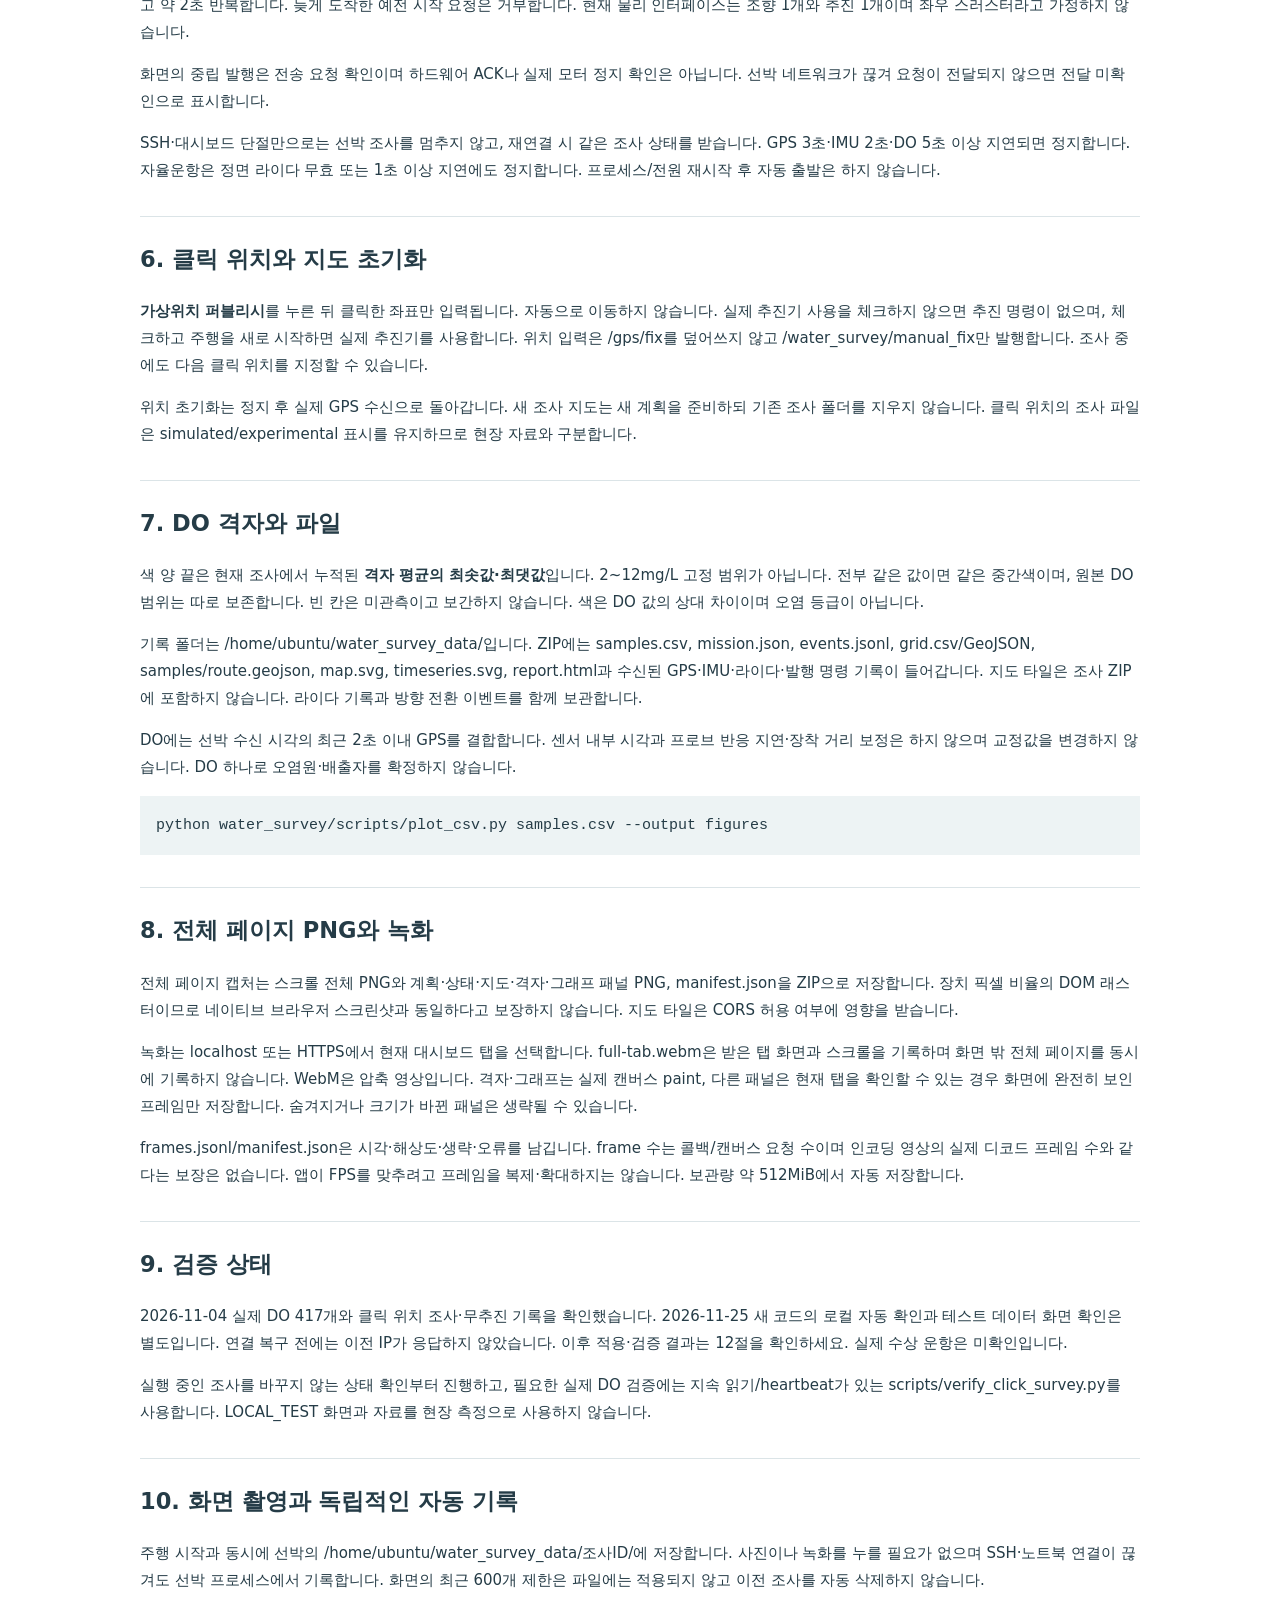
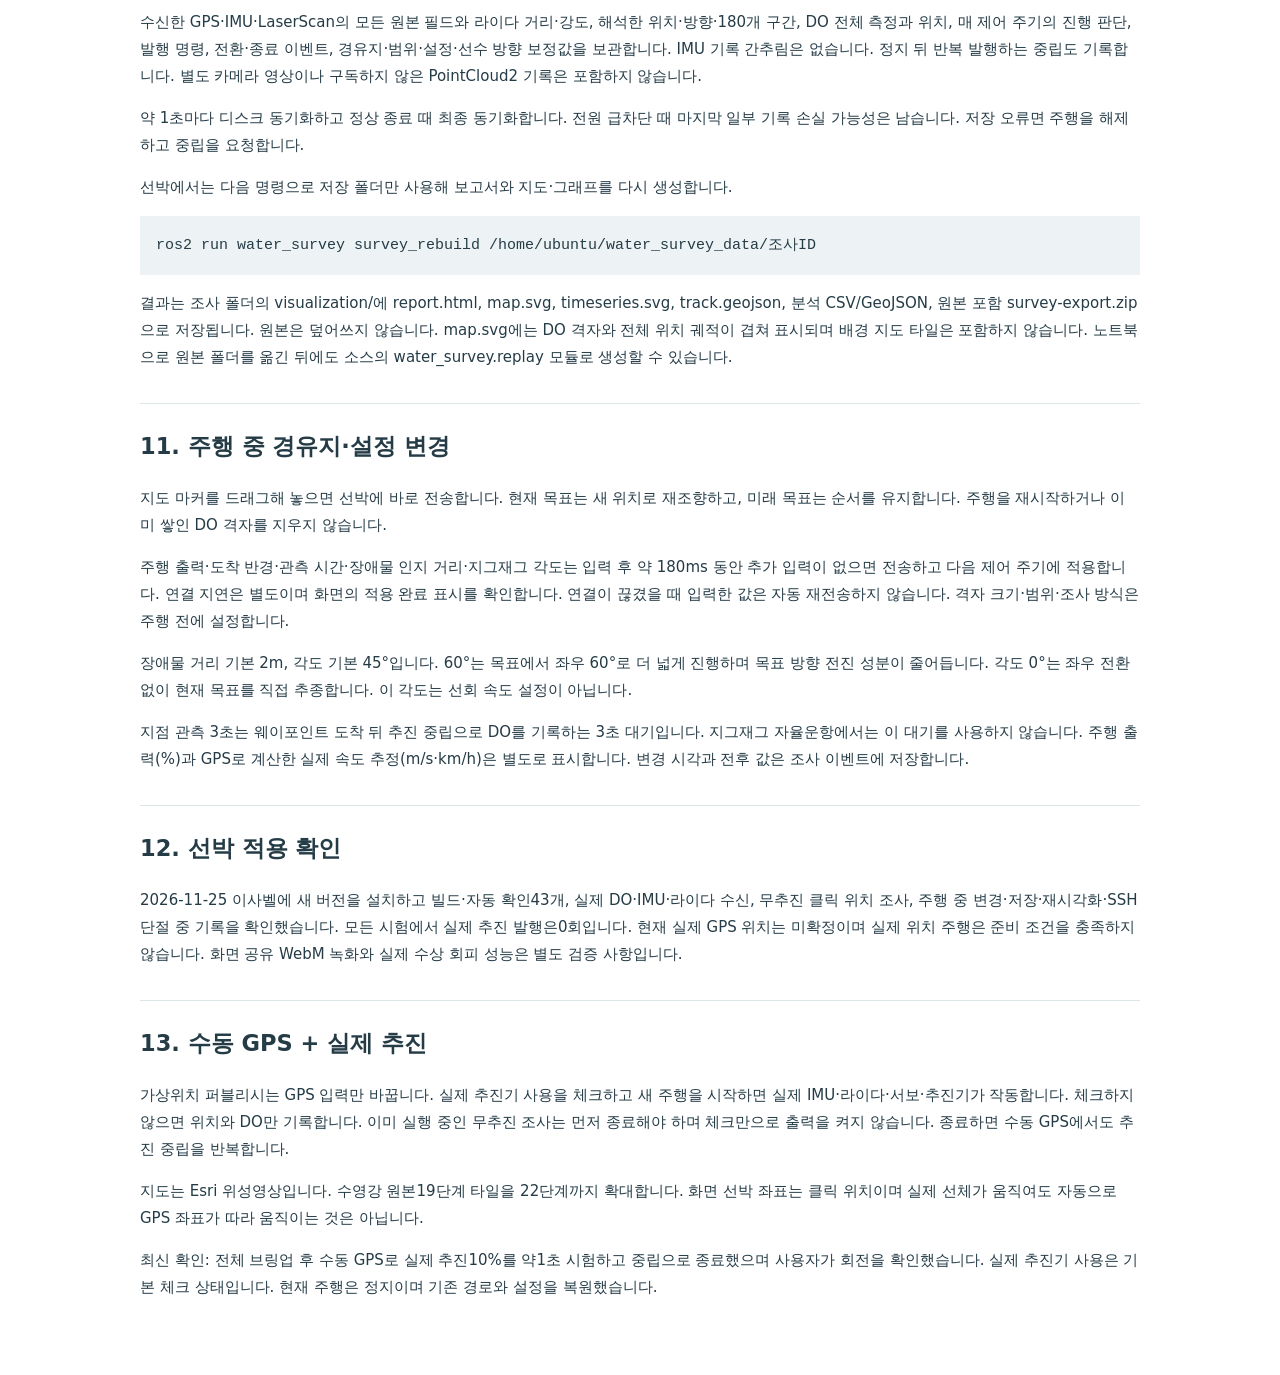
==== commit 2e82148f: "Allow manual GPS with real propulsion and use Esri imagery" ====
--- a/water_survey/water_survey/static/manual.html
+++ b/water_survey/water_survey/static/manual.html
@@ -1,9 +1,9 @@
 <!doctype html><html lang="ko"><meta charset="utf-8"><meta name="viewport" content="width=device-width,initial-scale=1"><title>이사벨 DO 조사 · 운영 문서</title><style>body{font:15px/1.8 system-ui,'Malgun Gothic';color:#253c47;max-width:1000px;margin:35px auto;padding:25px}h2{border-top:1px solid #dbe4e7;padding-top:22px;margin-top:32px}pre{background:#edf3f4;padding:16px;white-space:pre-wrap}code{background:#edf3f4}aside{padding:16px;background:#fff1d2}table{border-collapse:collapse;width:100%}td,th{border:1px solid #dce5e9;padding:10px;text-align:left}a{color:#087f77}</style><h1>이사벨 위치별 용존산소 조사</h1><p>갱신: 2026-11-25 · 웨이포인트 추종 / 강변 감지 좌우 45° 자율운항 / DO 격자 / 독립 창</p><h2>1. 선박과 노트북 실행</h2><p>이사벨의 마지막 확인 장비는 Radxa ROCK 5A / Ubuntu 24.04 / ROS 2 Jazzy이며 별개 kaboat2026 작업과 다릅니다. 대시보드 서비스 이름은 <code>water-survey-indoor</code>지만 현재 실행 내용은 실제 GPS 모드로 대기하는 dashboard.launch.py입니다. 브링업 시작/종료는 별도 water-survey-base.service만 제어합니다.</p><pre>sudo systemctl start water-survey-indoor.service
 # 노트북에서 독립 전체화면 창 실행
-python water_survey/scripts/laptop_viewer.py --ship http://현재선박IP:8000</pre><p>기본 노트북 주소는 http://localhost:8787입니다. --windowed는 일반 크기 독립 창, --no-browser는 프록시만 실행합니다. 기본 Chrome/Edge 앱 창에 전체화면 시작을 요청하며 F11로 전환할 수 있습니다. 실제 조사는 주행 버튼을 누르기 전까지 대기합니다.</p><h2>2. 웨이포인트 추종과 직사각형 관측</h2><p><b>웨이포인트 추종 시작</b>은 지정 지점으로 직접 이동합니다. 도착 반경 안의 새 GPS 두 번을 확인하면 조향 중앙·추진 0으로 관측하고 다음 지점으로 갑니다. 기본 관측 10초, 도착 반경 3m, 추진 20%이며 최대 설정은 30%입니다.</p><p>직사각형 전체 격자를 선택하고 두 꼭짓점을 찍으면 최대 2500개 셀 중심 경로를 만듭니다. 목표 칸에서 새 DO를 받아야 관측을 완료합니다. 범위 밖 측정은 원본 파일에는 남기고 격자에서는 제외합니다.</p><h2>3. 강을 따라 좌우 45°로 자율운항</h2><p>강 중앙의 진행 방향을 안내할 점들을 순서대로 지정하고 <b>자율운항 주행</b>을 누릅니다. 안내점 방위 기준 오른쪽 45°로 시작해 그 방위를 유지하여 직진하고, 정면 장애물 조건에 도달할 때만 반대쪽 설정 각도(기본 45°)로 바꿉니다. 일정 거리·시간 후 방향을 바꾸거나 중앙 방향으로 정해진 거리를 직진하는 구간은 없습니다.</p><p>중앙 안내점 반경에 들어오거나 그 안내점의 중심선 수직 단면을 통과한 새 위치 두 번을 확인하면 정지하지 않고 다음 점을 사용합니다. 마지막 안내점 구간 통과 후 중립 종료합니다. 실제로 안내점 좌표에 도착했다는 뜻과 구분합니다.</p><p>지도 점선은 중앙 경유지, 초록 선은 기록된 이동, 주황 짧은 선은 현재 목표 방위입니다. 실제 DO와 위치가 결합된 칸만 색이 채워지며 전 수역의 모든 칸 관측을 보장하지 않습니다.</p><h2>4. 정면 1°의 라이다 판정</h2><p>기본 입력은 /scan LaserScan입니다. scan_topic과 scan_yaw_offset_deg 매개변수로 실제 토픽과 선수 방향을 맞춥니다. 전방 [-90°,90°)는 180개의 1° 구간으로 나누고 각 구간에서 유효 거리값의 작은 쪽·큰 쪽 각각 floor(N×0.2)개를 제거해 평균을 구합니다.</p><p><b>실제 전환 판정은 선수 대칭 [-0.5°, +0.5°) 정면 1°의 절사 평균이 2m 이하일 때</b>입니다. 전방 180° 전체 평균이나 최근접 점 하나로 판정하지 않습니다. 5점 미만이면 절사 개수가 0일 수 있습니다. 무반사 +inf는 수치 평균에서 제외하고, NaN·0·음수·범위 밖 거리도 제외합니다.</p><p>동일 장애물로 좌우가 연속 뒤집히지 않게 새 스캔에서만 전환하고, 반대 방위 정렬과 장애물 미검출 새 스캔 이후 다음 전환을 허용합니다. 이는 지정된 조사 전략이며 선체 전체의 충돌 없는 궤적을 계산하는 계획기는 아닙니다.</p><h2>5. 주행 종료와 연결 단절</h2><p><b>주행 종료 · 즉시 중립</b>은 세션이 만료돼도 같은 대시보드 출처에서 요청할 수 있습니다. 실제 위치 모드의 발행자가 있으면 추진 0%·조향 90°를 즉시 발행하고 약 2초 반복합니다. 늦게 도착한 예전 시작 요청은 거부합니다. 현재 물리 인터페이스는 조향 1개와 추진 1개이며 좌우 스러스터라고 가정하지 않습니다.</p><p>화면의 중립 발행은 전송 요청 확인이며 하드웨어 ACK나 실제 모터 정지 확인은 아닙니다. 선박 네트워크가 끊겨 요청이 전달되지 않으면 전달 미확인으로 표시합니다.</p><p>SSH·대시보드 단절만으로는 선박 조사를 멈추지 않고, 재연결 시 같은 조사 상태를 받습니다. GPS 3초·IMU 2초·DO 5초 이상 지연되면 정지합니다. 자율운항은 정면 라이다 무효 또는 1초 이상 지연에도 정지합니다. 프로세스/전원 재시작 후 자동 출발은 하지 않습니다.</p><h2>6. 클릭 위치와 지도 초기화</h2><p><b>가상위치 퍼블리시</b>를 누른 뒤 클릭한 좌표만 입력됩니다. 자동으로 이동하지 않습니다. 이 모드에서는 실제 추진 토픽 발행자를 만들지 않으며 /gps/fix를 덮어쓰지 않고 /water_survey/manual_fix만 발행합니다. 조사 중에도 다음 클릭 위치를 지정할 수 있습니다.</p><p>위치 초기화는 정지 후 실제 GPS 수신으로 돌아갑니다. 새 조사 지도는 새 계획을 준비하되 기존 조사 폴더를 지우지 않습니다. 클릭 위치의 조사 파일은 simulated/experimental 표시를 유지하므로 현장 자료와 구분합니다.</p><h2>7. DO 격자와 파일</h2><p>색 양 끝은 현재 조사에서 누적된 <b>격자 평균의 최솟값·최댓값</b>입니다. 2~12mg/L 고정 범위가 아닙니다. 전부 같은 값이면 같은 중간색이며, 원본 DO 범위는 따로 보존합니다. 빈 칸은 미관측이고 보간하지 않습니다. 색은 DO 값의 상대 차이이며 오염 등급이 아닙니다.</p><p>기록 폴더는 /home/ubuntu/water_survey_data/입니다. ZIP에는 samples.csv, mission.json, events.jsonl, grid.csv/GeoJSON, samples/route.geojson, map.svg, timeseries.svg, report.html과 수신된 GPS·IMU·라이다·발행 명령 기록이 들어갑니다. 지도 타일은 조사 ZIP에 포함하지 않습니다. 라이다 기록과 방향 전환 이벤트를 함께 보관합니다.</p><p>DO에는 선박 수신 시각의 최근 2초 이내 GPS를 결합합니다. 센서 내부 시각과 프로브 반응 지연·장착 거리 보정은 하지 않으며 교정값을 변경하지 않습니다. DO 하나로 오염원·배출자를 확정하지 않습니다.</p><pre>python water_survey/scripts/plot_csv.py samples.csv --output figures</pre><h2>8. 전체 페이지 PNG와 녹화</h2><p>전체 페이지 캡처는 스크롤 전체 PNG와 계획·상태·지도·격자·그래프 패널 PNG, manifest.json을 ZIP으로 저장합니다. 장치 픽셀 비율의 DOM 래스터이므로 네이티브 브라우저 스크린샷과 동일하다고 보장하지 않습니다. 지도 타일은 CORS 허용 여부에 영향을 받습니다.</p><p>녹화는 localhost 또는 HTTPS에서 현재 대시보드 탭을 선택합니다. full-tab.webm은 받은 탭 화면과 스크롤을 기록하며 화면 밖 전체 페이지를 동시에 기록하지 않습니다. WebM은 압축 영상입니다. 격자·그래프는 실제 캔버스 paint, 다른 패널은 현재 탭을 확인할 수 있는 경우 화면에 완전히 보인 프레임만 저장합니다. 숨겨지거나 크기가 바뀐 패널은 생략될 수 있습니다.</p><p>frames.jsonl/manifest.json은 시각·해상도·생략·오류를 남깁니다. frame 수는 콜백/캔버스 요청 수이며 인코딩 영상의 실제 디코드 프레임 수와 같다는 보장은 없습니다. 앱이 FPS를 맞추려고 프레임을 복제·확대하지는 않습니다. 보관량 약 512MiB에서 자동 저장합니다.</p><h2>9. 검증 상태</h2><p>2026-11-04 실제 DO 417개와 클릭 위치 조사·무추진 기록을 확인했습니다. 2026-11-25 새 코드의 로컬 자동 확인과 테스트 데이터 화면 확인은 별도입니다. 연결 복구 전에는 이전 IP가 응답하지 않았습니다. 이후 적용·검증 결과는 12절을 확인하세요. 실제 수상 운항은 미확인입니다.</p><p>실행 중인 조사를 바꾸지 않는 상태 확인부터 진행하고, 필요한 실제 DO 검증에는 지속 읽기/heartbeat가 있는 scripts/verify_click_survey.py를 사용합니다. LOCAL_TEST 화면과 자료를 현장 측정으로 사용하지 않습니다.</p><h2 id="automatic-recording">10. 화면 촬영과 독립적인 자동 기록</h2>
+python water_survey/scripts/laptop_viewer.py --ship http://현재선박IP:8000</pre><p>기본 노트북 주소는 http://localhost:8787입니다. --windowed는 일반 크기 독립 창, --no-browser는 프록시만 실행합니다. 기본 Chrome/Edge 앱 창에 전체화면 시작을 요청하며 F11로 전환할 수 있습니다. 실제 조사는 주행 버튼을 누르기 전까지 대기합니다.</p><h2>2. 웨이포인트 추종과 직사각형 관측</h2><p><b>웨이포인트 추종 시작</b>은 지정 지점으로 직접 이동합니다. 도착 반경 안의 새 GPS 두 번을 확인하면 조향 중앙·추진 0으로 관측하고 다음 지점으로 갑니다. 기본 관측 10초, 도착 반경 3m, 추진 20%이며 최대 설정은 30%입니다.</p><p>직사각형 전체 격자를 선택하고 두 꼭짓점을 찍으면 최대 2500개 셀 중심 경로를 만듭니다. 목표 칸에서 새 DO를 받아야 관측을 완료합니다. 범위 밖 측정은 원본 파일에는 남기고 격자에서는 제외합니다.</p><h2>3. 강을 따라 좌우 45°로 자율운항</h2><p>강 중앙의 진행 방향을 안내할 점들을 순서대로 지정하고 <b>자율운항 주행</b>을 누릅니다. 안내점 방위 기준 오른쪽 45°로 시작해 그 방위를 유지하여 직진하고, 정면 장애물 조건에 도달할 때만 반대쪽 설정 각도(기본 45°)로 바꿉니다. 일정 거리·시간 후 방향을 바꾸거나 중앙 방향으로 정해진 거리를 직진하는 구간은 없습니다.</p><p>중앙 안내점 반경에 들어오거나 그 안내점의 중심선 수직 단면을 통과한 새 위치 두 번을 확인하면 정지하지 않고 다음 점을 사용합니다. 마지막 안내점 구간 통과 후 중립 종료합니다. 실제로 안내점 좌표에 도착했다는 뜻과 구분합니다.</p><p>지도 점선은 중앙 경유지, 초록 선은 기록된 이동, 주황 짧은 선은 현재 목표 방위입니다. 실제 DO와 위치가 결합된 칸만 색이 채워지며 전 수역의 모든 칸 관측을 보장하지 않습니다.</p><h2>4. 정면 1°의 라이다 판정</h2><p>기본 입력은 /scan LaserScan입니다. scan_topic과 scan_yaw_offset_deg 매개변수로 실제 토픽과 선수 방향을 맞춥니다. 전방 [-90°,90°)는 180개의 1° 구간으로 나누고 각 구간에서 유효 거리값의 작은 쪽·큰 쪽 각각 floor(N×0.2)개를 제거해 평균을 구합니다.</p><p><b>실제 전환 판정은 선수 대칭 [-0.5°, +0.5°) 정면 1°의 절사 평균이 2m 이하일 때</b>입니다. 전방 180° 전체 평균이나 최근접 점 하나로 판정하지 않습니다. 5점 미만이면 절사 개수가 0일 수 있습니다. 무반사 +inf는 수치 평균에서 제외하고, NaN·0·음수·범위 밖 거리도 제외합니다.</p><p>동일 장애물로 좌우가 연속 뒤집히지 않게 새 스캔에서만 전환하고, 반대 방위 정렬과 장애물 미검출 새 스캔 이후 다음 전환을 허용합니다. 이는 지정된 조사 전략이며 선체 전체의 충돌 없는 궤적을 계산하는 계획기는 아닙니다.</p><h2>5. 주행 종료와 연결 단절</h2><p><b>주행 종료 · 즉시 중립</b>은 세션이 만료돼도 같은 대시보드 출처에서 요청할 수 있습니다. 실제 추진 발행자가 있으면 추진 0%·조향 90°를 즉시 발행하고 약 2초 반복합니다. 늦게 도착한 예전 시작 요청은 거부합니다. 현재 물리 인터페이스는 조향 1개와 추진 1개이며 좌우 스러스터라고 가정하지 않습니다.</p><p>화면의 중립 발행은 전송 요청 확인이며 하드웨어 ACK나 실제 모터 정지 확인은 아닙니다. 선박 네트워크가 끊겨 요청이 전달되지 않으면 전달 미확인으로 표시합니다.</p><p>SSH·대시보드 단절만으로는 선박 조사를 멈추지 않고, 재연결 시 같은 조사 상태를 받습니다. GPS 3초·IMU 2초·DO 5초 이상 지연되면 정지합니다. 자율운항은 정면 라이다 무효 또는 1초 이상 지연에도 정지합니다. 프로세스/전원 재시작 후 자동 출발은 하지 않습니다.</p><h2>6. 클릭 위치와 지도 초기화</h2><p><b>가상위치 퍼블리시</b>를 누른 뒤 클릭한 좌표만 입력됩니다. 자동으로 이동하지 않습니다. 실제 추진기 사용을 체크하지 않으면 추진 명령이 없으며, 체크하고 주행을 새로 시작하면 실제 추진기를 사용합니다. 위치 입력은 /gps/fix를 덮어쓰지 않고 /water_survey/manual_fix만 발행합니다. 조사 중에도 다음 클릭 위치를 지정할 수 있습니다.</p><p>위치 초기화는 정지 후 실제 GPS 수신으로 돌아갑니다. 새 조사 지도는 새 계획을 준비하되 기존 조사 폴더를 지우지 않습니다. 클릭 위치의 조사 파일은 simulated/experimental 표시를 유지하므로 현장 자료와 구분합니다.</p><h2>7. DO 격자와 파일</h2><p>색 양 끝은 현재 조사에서 누적된 <b>격자 평균의 최솟값·최댓값</b>입니다. 2~12mg/L 고정 범위가 아닙니다. 전부 같은 값이면 같은 중간색이며, 원본 DO 범위는 따로 보존합니다. 빈 칸은 미관측이고 보간하지 않습니다. 색은 DO 값의 상대 차이이며 오염 등급이 아닙니다.</p><p>기록 폴더는 /home/ubuntu/water_survey_data/입니다. ZIP에는 samples.csv, mission.json, events.jsonl, grid.csv/GeoJSON, samples/route.geojson, map.svg, timeseries.svg, report.html과 수신된 GPS·IMU·라이다·발행 명령 기록이 들어갑니다. 지도 타일은 조사 ZIP에 포함하지 않습니다. 라이다 기록과 방향 전환 이벤트를 함께 보관합니다.</p><p>DO에는 선박 수신 시각의 최근 2초 이내 GPS를 결합합니다. 센서 내부 시각과 프로브 반응 지연·장착 거리 보정은 하지 않으며 교정값을 변경하지 않습니다. DO 하나로 오염원·배출자를 확정하지 않습니다.</p><pre>python water_survey/scripts/plot_csv.py samples.csv --output figures</pre><h2>8. 전체 페이지 PNG와 녹화</h2><p>전체 페이지 캡처는 스크롤 전체 PNG와 계획·상태·지도·격자·그래프 패널 PNG, manifest.json을 ZIP으로 저장합니다. 장치 픽셀 비율의 DOM 래스터이므로 네이티브 브라우저 스크린샷과 동일하다고 보장하지 않습니다. 지도 타일은 CORS 허용 여부에 영향을 받습니다.</p><p>녹화는 localhost 또는 HTTPS에서 현재 대시보드 탭을 선택합니다. full-tab.webm은 받은 탭 화면과 스크롤을 기록하며 화면 밖 전체 페이지를 동시에 기록하지 않습니다. WebM은 압축 영상입니다. 격자·그래프는 실제 캔버스 paint, 다른 패널은 현재 탭을 확인할 수 있는 경우 화면에 완전히 보인 프레임만 저장합니다. 숨겨지거나 크기가 바뀐 패널은 생략될 수 있습니다.</p><p>frames.jsonl/manifest.json은 시각·해상도·생략·오류를 남깁니다. frame 수는 콜백/캔버스 요청 수이며 인코딩 영상의 실제 디코드 프레임 수와 같다는 보장은 없습니다. 앱이 FPS를 맞추려고 프레임을 복제·확대하지는 않습니다. 보관량 약 512MiB에서 자동 저장합니다.</p><h2>9. 검증 상태</h2><p>2026-11-04 실제 DO 417개와 클릭 위치 조사·무추진 기록을 확인했습니다. 2026-11-25 새 코드의 로컬 자동 확인과 테스트 데이터 화면 확인은 별도입니다. 연결 복구 전에는 이전 IP가 응답하지 않았습니다. 이후 적용·검증 결과는 12절을 확인하세요. 실제 수상 운항은 미확인입니다.</p><p>실행 중인 조사를 바꾸지 않는 상태 확인부터 진행하고, 필요한 실제 DO 검증에는 지속 읽기/heartbeat가 있는 scripts/verify_click_survey.py를 사용합니다. LOCAL_TEST 화면과 자료를 현장 측정으로 사용하지 않습니다.</p><h2 id="automatic-recording">10. 화면 촬영과 독립적인 자동 기록</h2>
 <p>주행 시작과 동시에 선박의 /home/ubuntu/water_survey_data/조사ID/에 저장합니다. 사진이나 녹화를 누를 필요가 없으며 SSH·노트북 연결이 끊겨도 선박 프로세스에서 기록합니다. 화면의 최근 600개 제한은 파일에는 적용되지 않고 이전 조사를 자동 삭제하지 않습니다.</p>
 <p>수신한 GPS·IMU·LaserScan의 모든 원본 필드와 라이다 거리·강도, 해석한 위치·방향·180개 구간, DO 전체 측정과 위치, 매 제어 주기의 진행 판단, 발행 명령, 전환·종료 이벤트, 경유지·범위·설정·선수 방향 보정값을 보관합니다. IMU 기록 간추림은 없습니다. 정지 뒤 반복 발행하는 중립도 기록합니다. 별도 카메라 영상이나 구독하지 않은 PointCloud2 기록은 포함하지 않습니다.</p>
 <p>약 1초마다 디스크 동기화하고 정상 종료 때 최종 동기화합니다. 전원 급차단 때 마지막 일부 기록 손실 가능성은 남습니다. 저장 오류면 주행을 해제하고 중립을 요청합니다.</p>
 <p>선박에서는 다음 명령으로 저장 폴더만 사용해 보고서와 지도·그래프를 다시 생성합니다.</p>
 <pre>ros2 run water_survey survey_rebuild /home/ubuntu/water_survey_data/조사ID</pre>
-<p>결과는 조사 폴더의 visualization/에 report.html, map.svg, timeseries.svg, track.geojson, 분석 CSV/GeoJSON, 원본 포함 survey-export.zip으로 저장됩니다. 원본은 덮어쓰지 않습니다. map.svg에는 DO 격자와 전체 위치 궤적이 겹쳐 표시되며 배경 지도 타일은 포함하지 않습니다. 노트북으로 원본 폴더를 옮긴 뒤에도 소스의 water_survey.replay 모듈로 생성할 수 있습니다.</p><h2>11. 주행 중 경유지·설정 변경</h2><p>지도 마커를 드래그해 놓으면 선박에 바로 전송합니다. 현재 목표는 새 위치로 재조향하고, 미래 목표는 순서를 유지합니다. 주행을 재시작하거나 이미 쌓인 DO 격자를 지우지 않습니다.</p><p>주행 출력·도착 반경·관측 시간·장애물 인지 거리·지그재그 각도는 입력 후 약 180ms 동안 추가 입력이 없으면 전송하고 다음 제어 주기에 적용합니다. 연결 지연은 별도이며 화면의 적용 완료 표시를 확인합니다. 연결이 끊겼을 때 입력한 값은 자동 재전송하지 않습니다. 격자 크기·범위·조사 방식은 주행 전에 설정합니다.</p><p>장애물 거리 기본 2m, 각도 기본 45°입니다. 60°는 목표에서 좌우 60°로 더 넓게 진행하며 목표 방향 전진 성분이 줄어듭니다. 각도 0°는 좌우 전환 없이 현재 목표를 직접 추종합니다. 이 각도는 선회 속도 설정이 아닙니다.</p><p>지점 관측 3초는 웨이포인트 도착 뒤 추진 중립으로 DO를 기록하는 3초 대기입니다. 지그재그 자율운항에서는 이 대기를 사용하지 않습니다. 주행 출력(%)과 GPS로 계산한 실제 속도 추정(m/s·km/h)은 별도로 표시합니다. 변경 시각과 전후 값은 조사 이벤트에 저장합니다.</p><h2>12. 선박 적용 확인</h2><p>2026-11-25 이사벨에 새 버전을 설치하고 빌드·자동 확인43개, 실제 DO·IMU·라이다 수신, 무추진 클릭 위치 조사, 주행 중 변경·저장·재시각화·SSH 단절 중 기록을 확인했습니다. 모든 시험에서 실제 추진 발행은0회입니다. 현재 실제 GPS 위치는 미확정이며 실제 위치 주행은 준비 조건을 충족하지 않습니다. 화면 공유 WebM 녹화와 실제 수상 회피 성능은 별도 검증 사항입니다.</p></html>
+<p>결과는 조사 폴더의 visualization/에 report.html, map.svg, timeseries.svg, track.geojson, 분석 CSV/GeoJSON, 원본 포함 survey-export.zip으로 저장됩니다. 원본은 덮어쓰지 않습니다. map.svg에는 DO 격자와 전체 위치 궤적이 겹쳐 표시되며 배경 지도 타일은 포함하지 않습니다. 노트북으로 원본 폴더를 옮긴 뒤에도 소스의 water_survey.replay 모듈로 생성할 수 있습니다.</p><h2>11. 주행 중 경유지·설정 변경</h2><p>지도 마커를 드래그해 놓으면 선박에 바로 전송합니다. 현재 목표는 새 위치로 재조향하고, 미래 목표는 순서를 유지합니다. 주행을 재시작하거나 이미 쌓인 DO 격자를 지우지 않습니다.</p><p>주행 출력·도착 반경·관측 시간·장애물 인지 거리·지그재그 각도는 입력 후 약 180ms 동안 추가 입력이 없으면 전송하고 다음 제어 주기에 적용합니다. 연결 지연은 별도이며 화면의 적용 완료 표시를 확인합니다. 연결이 끊겼을 때 입력한 값은 자동 재전송하지 않습니다. 격자 크기·범위·조사 방식은 주행 전에 설정합니다.</p><p>장애물 거리 기본 2m, 각도 기본 45°입니다. 60°는 목표에서 좌우 60°로 더 넓게 진행하며 목표 방향 전진 성분이 줄어듭니다. 각도 0°는 좌우 전환 없이 현재 목표를 직접 추종합니다. 이 각도는 선회 속도 설정이 아닙니다.</p><p>지점 관측 3초는 웨이포인트 도착 뒤 추진 중립으로 DO를 기록하는 3초 대기입니다. 지그재그 자율운항에서는 이 대기를 사용하지 않습니다. 주행 출력(%)과 GPS로 계산한 실제 속도 추정(m/s·km/h)은 별도로 표시합니다. 변경 시각과 전후 값은 조사 이벤트에 저장합니다.</p><h2>12. 선박 적용 확인</h2><p>2026-11-25 이사벨에 새 버전을 설치하고 빌드·자동 확인43개, 실제 DO·IMU·라이다 수신, 무추진 클릭 위치 조사, 주행 중 변경·저장·재시각화·SSH 단절 중 기록을 확인했습니다. 모든 시험에서 실제 추진 발행은0회입니다. 현재 실제 GPS 위치는 미확정이며 실제 위치 주행은 준비 조건을 충족하지 않습니다. 화면 공유 WebM 녹화와 실제 수상 회피 성능은 별도 검증 사항입니다.</p><h2>13. 수동 GPS + 실제 추진</h2><p>가상위치 퍼블리시는 GPS 입력만 바꿉니다. 실제 추진기 사용을 체크하고 새 주행을 시작하면 실제 IMU·라이다·서보·추진기가 작동합니다. 체크하지 않으면 위치와 DO만 기록합니다. 이미 실행 중인 무추진 조사는 먼저 종료해야 하며 체크만으로 출력을 켜지 않습니다. 종료하면 수동 GPS에서도 추진 중립을 반복합니다.</p><p>지도는 Esri 위성영상입니다. 수영강 원본19단계 타일을 22단계까지 확대합니다. 화면 선박 좌표는 클릭 위치이며 실제 선체가 움직여도 자동으로 GPS 좌표가 따라 움직이는 것은 아닙니다.</p><p>최신 확인: 전체 브링업 후 수동 GPS로 실제 추진10%를 약1초 시험하고 중립으로 종료했으며 사용자가 회전을 확인했습니다. 실제 추진기 사용은 기본 체크 상태입니다. 현재 주행은 정지이며 기존 경로와 설정을 복원했습니다.</p></html>
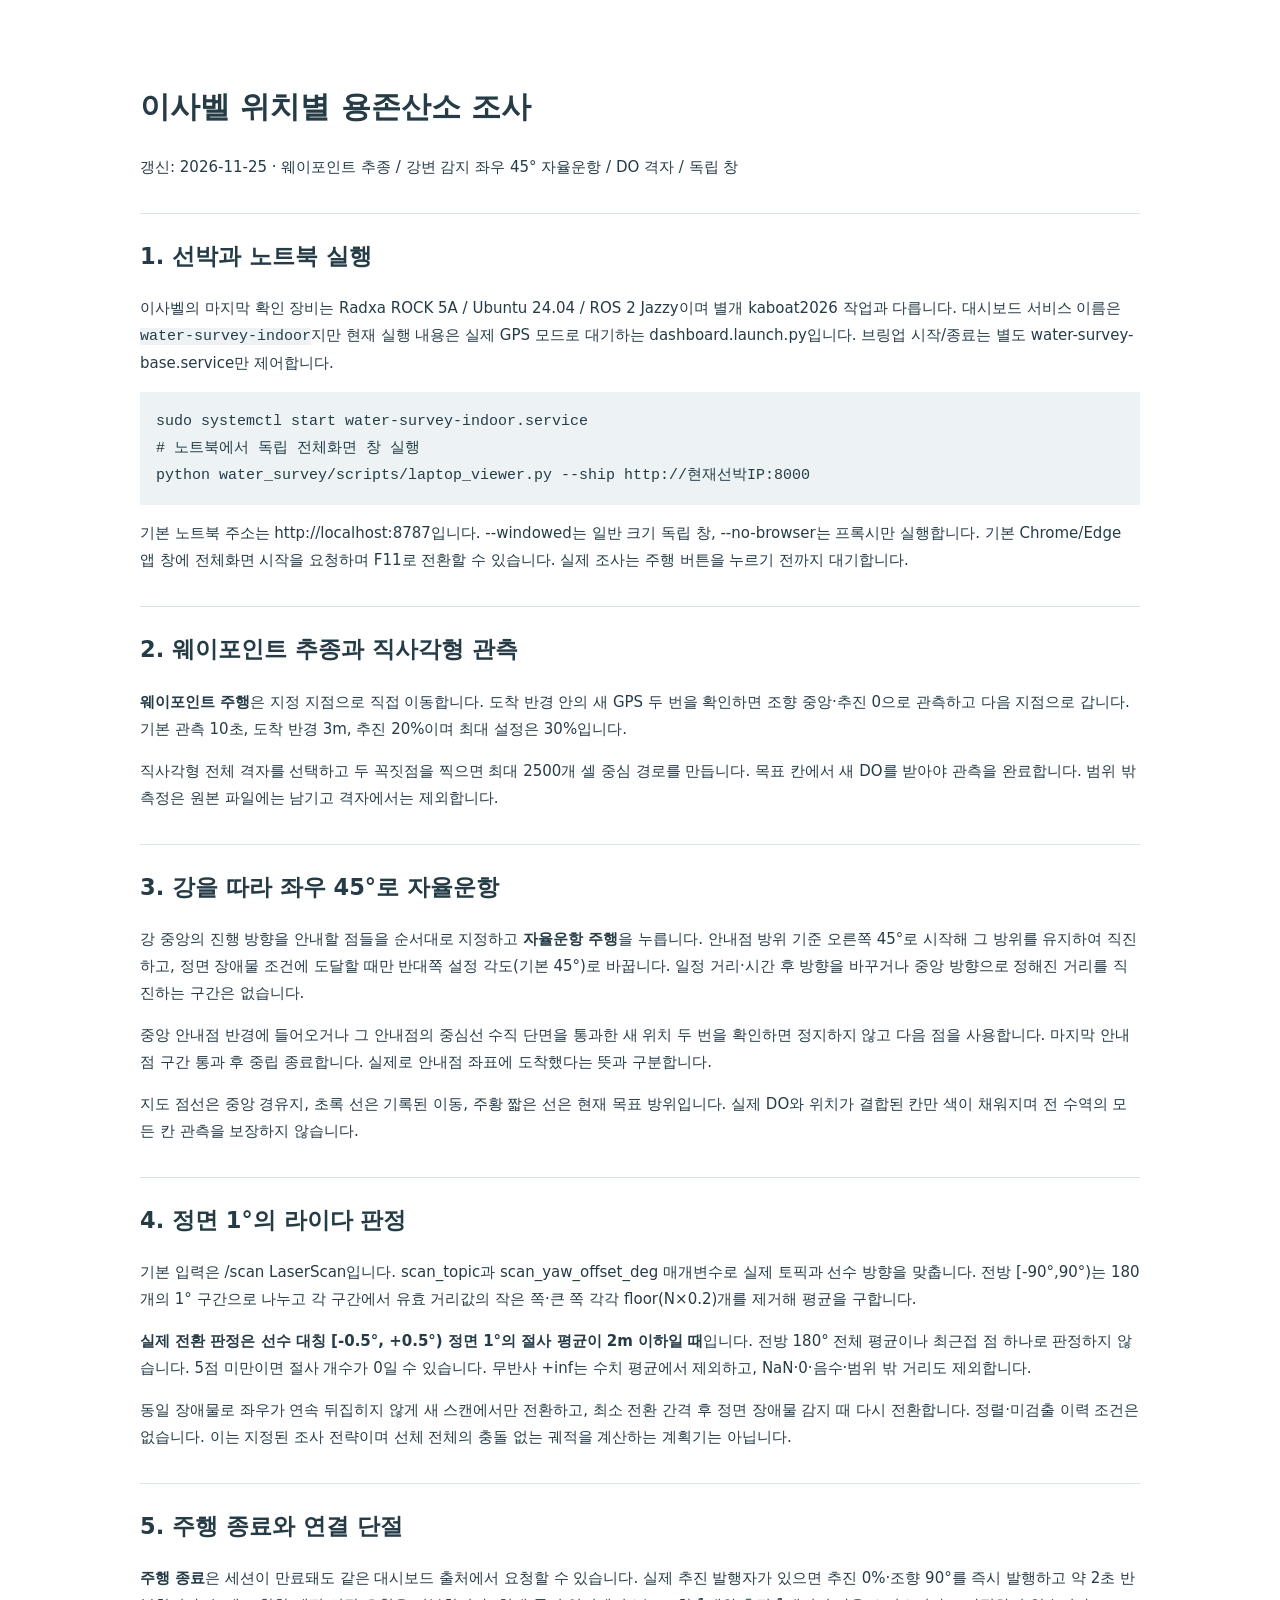
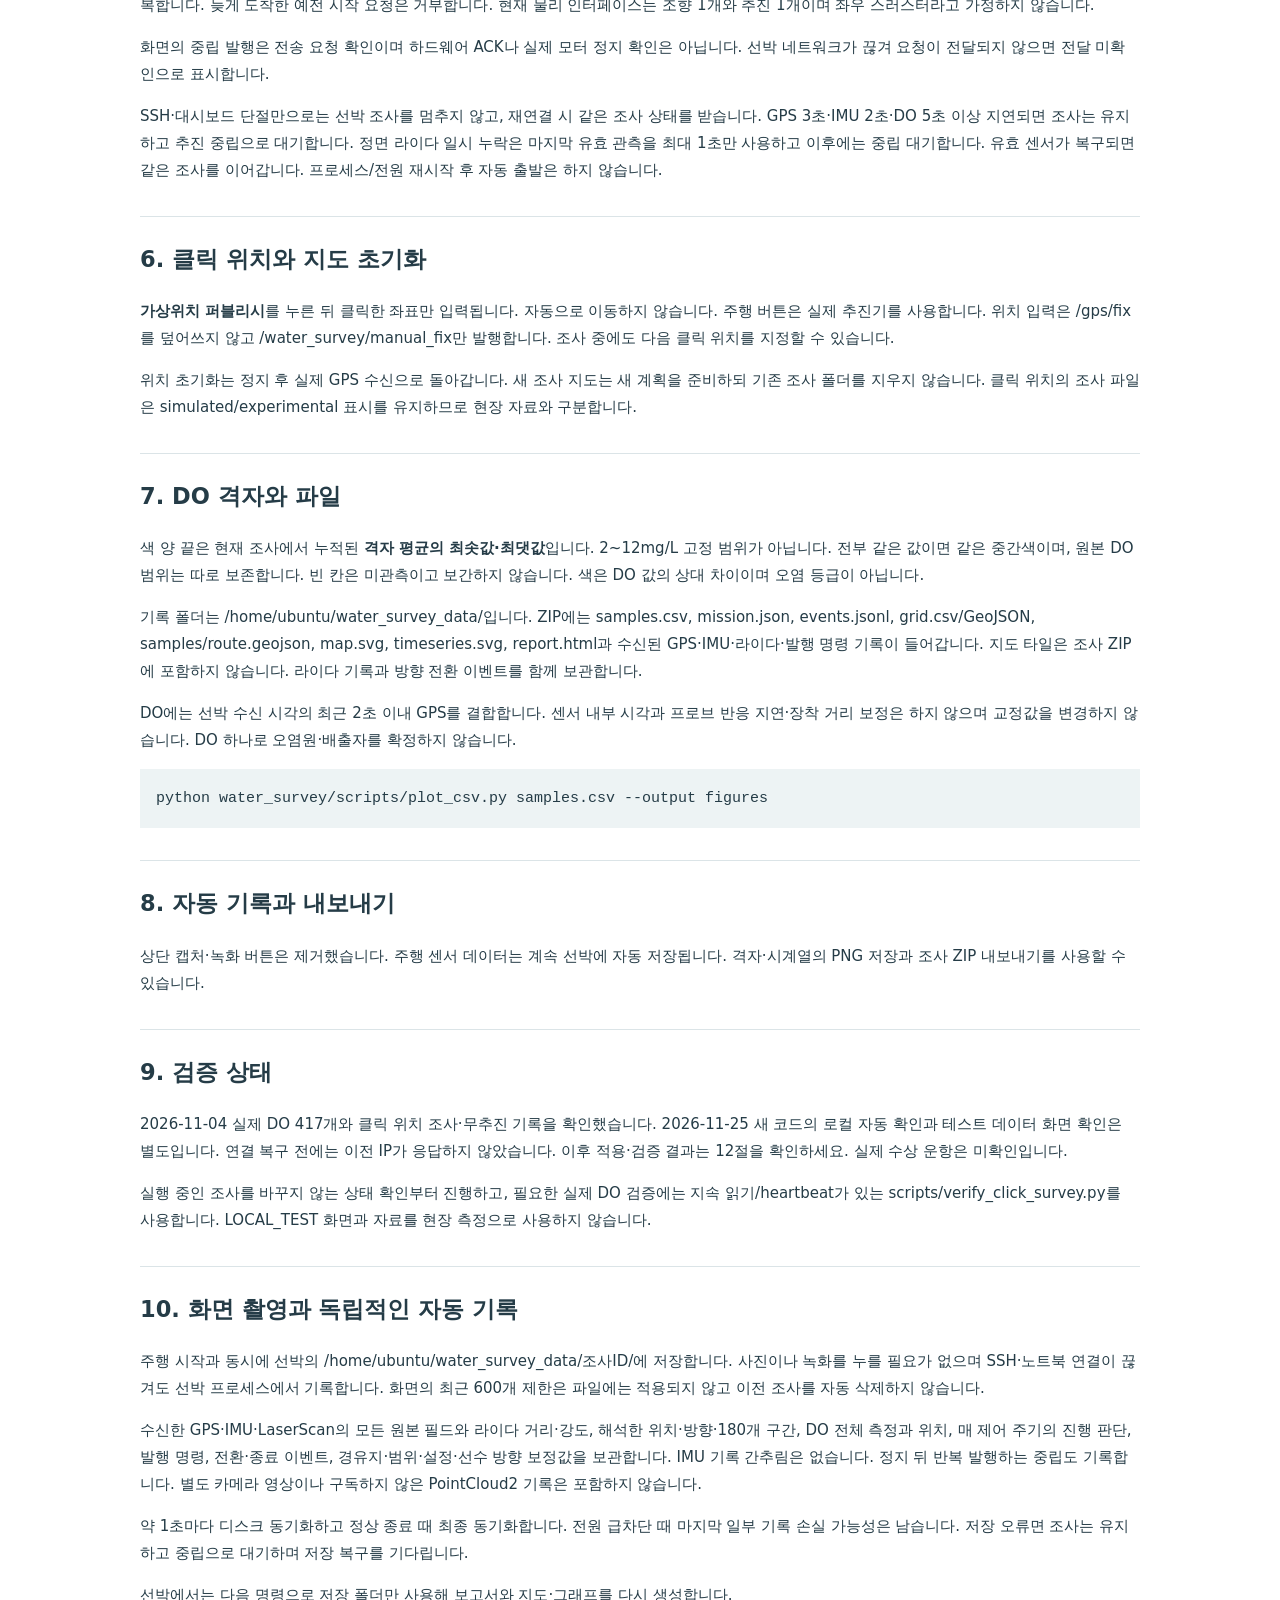
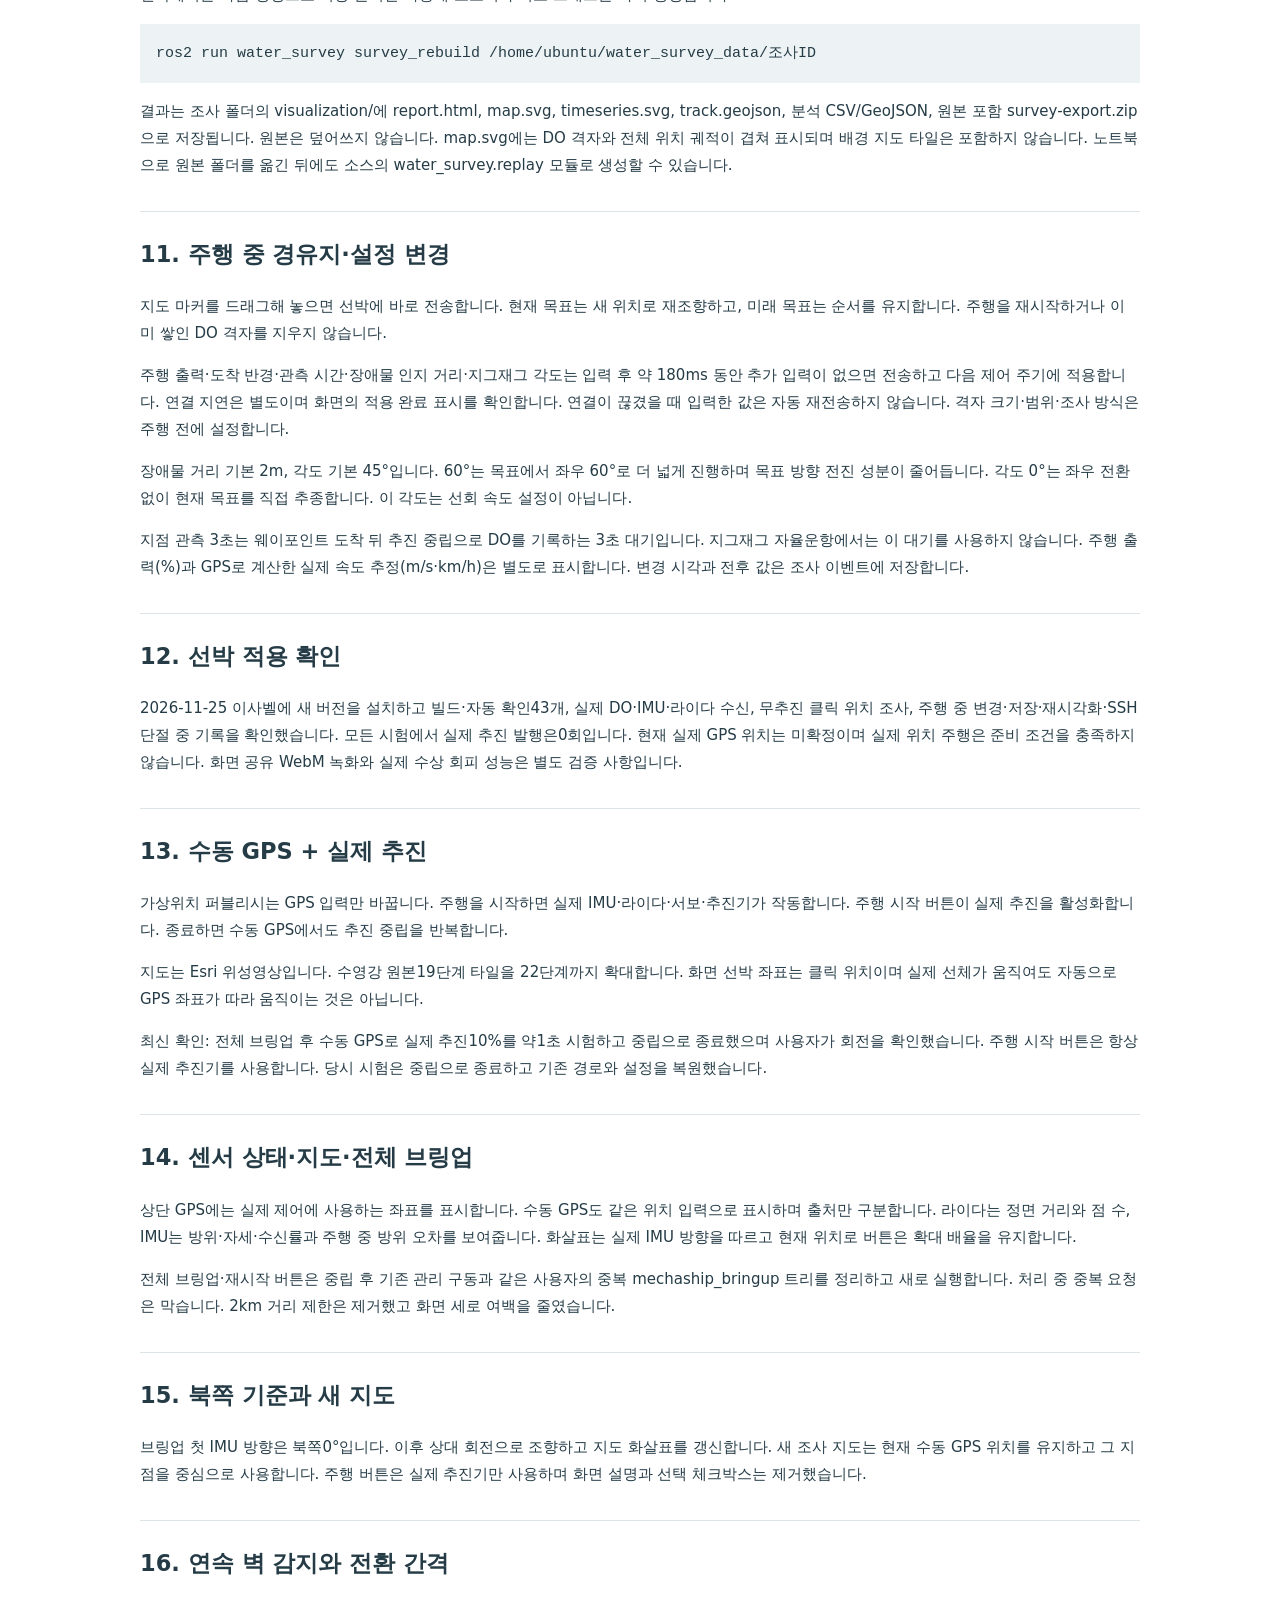
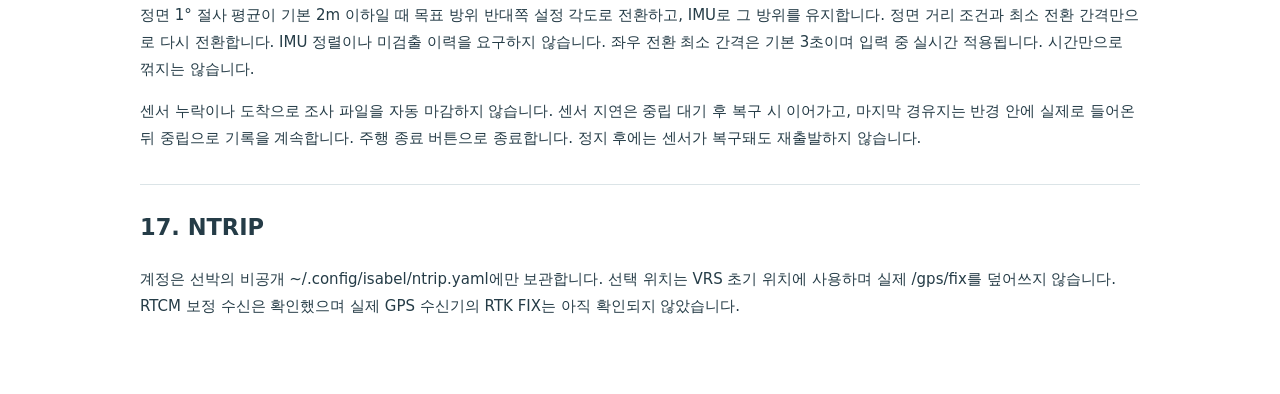
==== commit 6239aff2: "Keep survey running and alternate lidar zigzag with live turn interval" ====
--- a/water_survey/water_survey/static/manual.html
+++ b/water_survey/water_survey/static/manual.html
@@ -1,9 +1,9 @@
 <!doctype html><html lang="ko"><meta charset="utf-8"><meta name="viewport" content="width=device-width,initial-scale=1"><title>이사벨 DO 조사 · 운영 문서</title><style>body{font:15px/1.8 system-ui,'Malgun Gothic';color:#253c47;max-width:1000px;margin:35px auto;padding:25px}h2{border-top:1px solid #dbe4e7;padding-top:22px;margin-top:32px}pre{background:#edf3f4;padding:16px;white-space:pre-wrap}code{background:#edf3f4}aside{padding:16px;background:#fff1d2}table{border-collapse:collapse;width:100%}td,th{border:1px solid #dce5e9;padding:10px;text-align:left}a{color:#087f77}</style><h1>이사벨 위치별 용존산소 조사</h1><p>갱신: 2026-11-25 · 웨이포인트 추종 / 강변 감지 좌우 45° 자율운항 / DO 격자 / 독립 창</p><h2>1. 선박과 노트북 실행</h2><p>이사벨의 마지막 확인 장비는 Radxa ROCK 5A / Ubuntu 24.04 / ROS 2 Jazzy이며 별개 kaboat2026 작업과 다릅니다. 대시보드 서비스 이름은 <code>water-survey-indoor</code>지만 현재 실행 내용은 실제 GPS 모드로 대기하는 dashboard.launch.py입니다. 브링업 시작/종료는 별도 water-survey-base.service만 제어합니다.</p><pre>sudo systemctl start water-survey-indoor.service
 # 노트북에서 독립 전체화면 창 실행
-python water_survey/scripts/laptop_viewer.py --ship http://현재선박IP:8000</pre><p>기본 노트북 주소는 http://localhost:8787입니다. --windowed는 일반 크기 독립 창, --no-browser는 프록시만 실행합니다. 기본 Chrome/Edge 앱 창에 전체화면 시작을 요청하며 F11로 전환할 수 있습니다. 실제 조사는 주행 버튼을 누르기 전까지 대기합니다.</p><h2>2. 웨이포인트 추종과 직사각형 관측</h2><p><b>웨이포인트 추종 시작</b>은 지정 지점으로 직접 이동합니다. 도착 반경 안의 새 GPS 두 번을 확인하면 조향 중앙·추진 0으로 관측하고 다음 지점으로 갑니다. 기본 관측 10초, 도착 반경 3m, 추진 20%이며 최대 설정은 30%입니다.</p><p>직사각형 전체 격자를 선택하고 두 꼭짓점을 찍으면 최대 2500개 셀 중심 경로를 만듭니다. 목표 칸에서 새 DO를 받아야 관측을 완료합니다. 범위 밖 측정은 원본 파일에는 남기고 격자에서는 제외합니다.</p><h2>3. 강을 따라 좌우 45°로 자율운항</h2><p>강 중앙의 진행 방향을 안내할 점들을 순서대로 지정하고 <b>자율운항 주행</b>을 누릅니다. 안내점 방위 기준 오른쪽 45°로 시작해 그 방위를 유지하여 직진하고, 정면 장애물 조건에 도달할 때만 반대쪽 설정 각도(기본 45°)로 바꿉니다. 일정 거리·시간 후 방향을 바꾸거나 중앙 방향으로 정해진 거리를 직진하는 구간은 없습니다.</p><p>중앙 안내점 반경에 들어오거나 그 안내점의 중심선 수직 단면을 통과한 새 위치 두 번을 확인하면 정지하지 않고 다음 점을 사용합니다. 마지막 안내점 구간 통과 후 중립 종료합니다. 실제로 안내점 좌표에 도착했다는 뜻과 구분합니다.</p><p>지도 점선은 중앙 경유지, 초록 선은 기록된 이동, 주황 짧은 선은 현재 목표 방위입니다. 실제 DO와 위치가 결합된 칸만 색이 채워지며 전 수역의 모든 칸 관측을 보장하지 않습니다.</p><h2>4. 정면 1°의 라이다 판정</h2><p>기본 입력은 /scan LaserScan입니다. scan_topic과 scan_yaw_offset_deg 매개변수로 실제 토픽과 선수 방향을 맞춥니다. 전방 [-90°,90°)는 180개의 1° 구간으로 나누고 각 구간에서 유효 거리값의 작은 쪽·큰 쪽 각각 floor(N×0.2)개를 제거해 평균을 구합니다.</p><p><b>실제 전환 판정은 선수 대칭 [-0.5°, +0.5°) 정면 1°의 절사 평균이 2m 이하일 때</b>입니다. 전방 180° 전체 평균이나 최근접 점 하나로 판정하지 않습니다. 5점 미만이면 절사 개수가 0일 수 있습니다. 무반사 +inf는 수치 평균에서 제외하고, NaN·0·음수·범위 밖 거리도 제외합니다.</p><p>동일 장애물로 좌우가 연속 뒤집히지 않게 새 스캔에서만 전환하고, 반대 방위 정렬과 장애물 미검출 새 스캔 이후 다음 전환을 허용합니다. 이는 지정된 조사 전략이며 선체 전체의 충돌 없는 궤적을 계산하는 계획기는 아닙니다.</p><h2>5. 주행 종료와 연결 단절</h2><p><b>주행 종료 · 즉시 중립</b>은 세션이 만료돼도 같은 대시보드 출처에서 요청할 수 있습니다. 실제 추진 발행자가 있으면 추진 0%·조향 90°를 즉시 발행하고 약 2초 반복합니다. 늦게 도착한 예전 시작 요청은 거부합니다. 현재 물리 인터페이스는 조향 1개와 추진 1개이며 좌우 스러스터라고 가정하지 않습니다.</p><p>화면의 중립 발행은 전송 요청 확인이며 하드웨어 ACK나 실제 모터 정지 확인은 아닙니다. 선박 네트워크가 끊겨 요청이 전달되지 않으면 전달 미확인으로 표시합니다.</p><p>SSH·대시보드 단절만으로는 선박 조사를 멈추지 않고, 재연결 시 같은 조사 상태를 받습니다. GPS 3초·IMU 2초·DO 5초 이상 지연되면 정지합니다. 자율운항은 정면 라이다 무효 또는 1초 이상 지연에도 정지합니다. 프로세스/전원 재시작 후 자동 출발은 하지 않습니다.</p><h2>6. 클릭 위치와 지도 초기화</h2><p><b>가상위치 퍼블리시</b>를 누른 뒤 클릭한 좌표만 입력됩니다. 자동으로 이동하지 않습니다. 실제 추진기 사용을 체크하지 않으면 추진 명령이 없으며, 체크하고 주행을 새로 시작하면 실제 추진기를 사용합니다. 위치 입력은 /gps/fix를 덮어쓰지 않고 /water_survey/manual_fix만 발행합니다. 조사 중에도 다음 클릭 위치를 지정할 수 있습니다.</p><p>위치 초기화는 정지 후 실제 GPS 수신으로 돌아갑니다. 새 조사 지도는 새 계획을 준비하되 기존 조사 폴더를 지우지 않습니다. 클릭 위치의 조사 파일은 simulated/experimental 표시를 유지하므로 현장 자료와 구분합니다.</p><h2>7. DO 격자와 파일</h2><p>색 양 끝은 현재 조사에서 누적된 <b>격자 평균의 최솟값·최댓값</b>입니다. 2~12mg/L 고정 범위가 아닙니다. 전부 같은 값이면 같은 중간색이며, 원본 DO 범위는 따로 보존합니다. 빈 칸은 미관측이고 보간하지 않습니다. 색은 DO 값의 상대 차이이며 오염 등급이 아닙니다.</p><p>기록 폴더는 /home/ubuntu/water_survey_data/입니다. ZIP에는 samples.csv, mission.json, events.jsonl, grid.csv/GeoJSON, samples/route.geojson, map.svg, timeseries.svg, report.html과 수신된 GPS·IMU·라이다·발행 명령 기록이 들어갑니다. 지도 타일은 조사 ZIP에 포함하지 않습니다. 라이다 기록과 방향 전환 이벤트를 함께 보관합니다.</p><p>DO에는 선박 수신 시각의 최근 2초 이내 GPS를 결합합니다. 센서 내부 시각과 프로브 반응 지연·장착 거리 보정은 하지 않으며 교정값을 변경하지 않습니다. DO 하나로 오염원·배출자를 확정하지 않습니다.</p><pre>python water_survey/scripts/plot_csv.py samples.csv --output figures</pre><h2>8. 전체 페이지 PNG와 녹화</h2><p>전체 페이지 캡처는 스크롤 전체 PNG와 계획·상태·지도·격자·그래프 패널 PNG, manifest.json을 ZIP으로 저장합니다. 장치 픽셀 비율의 DOM 래스터이므로 네이티브 브라우저 스크린샷과 동일하다고 보장하지 않습니다. 지도 타일은 CORS 허용 여부에 영향을 받습니다.</p><p>녹화는 localhost 또는 HTTPS에서 현재 대시보드 탭을 선택합니다. full-tab.webm은 받은 탭 화면과 스크롤을 기록하며 화면 밖 전체 페이지를 동시에 기록하지 않습니다. WebM은 압축 영상입니다. 격자·그래프는 실제 캔버스 paint, 다른 패널은 현재 탭을 확인할 수 있는 경우 화면에 완전히 보인 프레임만 저장합니다. 숨겨지거나 크기가 바뀐 패널은 생략될 수 있습니다.</p><p>frames.jsonl/manifest.json은 시각·해상도·생략·오류를 남깁니다. frame 수는 콜백/캔버스 요청 수이며 인코딩 영상의 실제 디코드 프레임 수와 같다는 보장은 없습니다. 앱이 FPS를 맞추려고 프레임을 복제·확대하지는 않습니다. 보관량 약 512MiB에서 자동 저장합니다.</p><h2>9. 검증 상태</h2><p>2026-11-04 실제 DO 417개와 클릭 위치 조사·무추진 기록을 확인했습니다. 2026-11-25 새 코드의 로컬 자동 확인과 테스트 데이터 화면 확인은 별도입니다. 연결 복구 전에는 이전 IP가 응답하지 않았습니다. 이후 적용·검증 결과는 12절을 확인하세요. 실제 수상 운항은 미확인입니다.</p><p>실행 중인 조사를 바꾸지 않는 상태 확인부터 진행하고, 필요한 실제 DO 검증에는 지속 읽기/heartbeat가 있는 scripts/verify_click_survey.py를 사용합니다. LOCAL_TEST 화면과 자료를 현장 측정으로 사용하지 않습니다.</p><h2 id="automatic-recording">10. 화면 촬영과 독립적인 자동 기록</h2>
+python water_survey/scripts/laptop_viewer.py --ship http://현재선박IP:8000</pre><p>기본 노트북 주소는 http://localhost:8787입니다. --windowed는 일반 크기 독립 창, --no-browser는 프록시만 실행합니다. 기본 Chrome/Edge 앱 창에 전체화면 시작을 요청하며 F11로 전환할 수 있습니다. 실제 조사는 주행 버튼을 누르기 전까지 대기합니다.</p><h2>2. 웨이포인트 추종과 직사각형 관측</h2><p><b>웨이포인트 주행</b>은 지정 지점으로 직접 이동합니다. 도착 반경 안의 새 GPS 두 번을 확인하면 조향 중앙·추진 0으로 관측하고 다음 지점으로 갑니다. 기본 관측 10초, 도착 반경 3m, 추진 20%이며 최대 설정은 30%입니다.</p><p>직사각형 전체 격자를 선택하고 두 꼭짓점을 찍으면 최대 2500개 셀 중심 경로를 만듭니다. 목표 칸에서 새 DO를 받아야 관측을 완료합니다. 범위 밖 측정은 원본 파일에는 남기고 격자에서는 제외합니다.</p><h2>3. 강을 따라 좌우 45°로 자율운항</h2><p>강 중앙의 진행 방향을 안내할 점들을 순서대로 지정하고 <b>자율운항 주행</b>을 누릅니다. 안내점 방위 기준 오른쪽 45°로 시작해 그 방위를 유지하여 직진하고, 정면 장애물 조건에 도달할 때만 반대쪽 설정 각도(기본 45°)로 바꿉니다. 일정 거리·시간 후 방향을 바꾸거나 중앙 방향으로 정해진 거리를 직진하는 구간은 없습니다.</p><p>중앙 안내점 반경에 들어오거나 그 안내점의 중심선 수직 단면을 통과한 새 위치 두 번을 확인하면 정지하지 않고 다음 점을 사용합니다. 마지막 안내점 구간 통과 후 중립 종료합니다. 실제로 안내점 좌표에 도착했다는 뜻과 구분합니다.</p><p>지도 점선은 중앙 경유지, 초록 선은 기록된 이동, 주황 짧은 선은 현재 목표 방위입니다. 실제 DO와 위치가 결합된 칸만 색이 채워지며 전 수역의 모든 칸 관측을 보장하지 않습니다.</p><h2>4. 정면 1°의 라이다 판정</h2><p>기본 입력은 /scan LaserScan입니다. scan_topic과 scan_yaw_offset_deg 매개변수로 실제 토픽과 선수 방향을 맞춥니다. 전방 [-90°,90°)는 180개의 1° 구간으로 나누고 각 구간에서 유효 거리값의 작은 쪽·큰 쪽 각각 floor(N×0.2)개를 제거해 평균을 구합니다.</p><p><b>실제 전환 판정은 선수 대칭 [-0.5°, +0.5°) 정면 1°의 절사 평균이 2m 이하일 때</b>입니다. 전방 180° 전체 평균이나 최근접 점 하나로 판정하지 않습니다. 5점 미만이면 절사 개수가 0일 수 있습니다. 무반사 +inf는 수치 평균에서 제외하고, NaN·0·음수·범위 밖 거리도 제외합니다.</p><p>동일 장애물로 좌우가 연속 뒤집히지 않게 새 스캔에서만 전환하고, 최소 전환 간격 후 정면 장애물 감지 때 다시 전환합니다. 정렬·미검출 이력 조건은 없습니다. 이는 지정된 조사 전략이며 선체 전체의 충돌 없는 궤적을 계산하는 계획기는 아닙니다.</p><h2>5. 주행 종료와 연결 단절</h2><p><b>주행 종료</b>은 세션이 만료돼도 같은 대시보드 출처에서 요청할 수 있습니다. 실제 추진 발행자가 있으면 추진 0%·조향 90°를 즉시 발행하고 약 2초 반복합니다. 늦게 도착한 예전 시작 요청은 거부합니다. 현재 물리 인터페이스는 조향 1개와 추진 1개이며 좌우 스러스터라고 가정하지 않습니다.</p><p>화면의 중립 발행은 전송 요청 확인이며 하드웨어 ACK나 실제 모터 정지 확인은 아닙니다. 선박 네트워크가 끊겨 요청이 전달되지 않으면 전달 미확인으로 표시합니다.</p><p>SSH·대시보드 단절만으로는 선박 조사를 멈추지 않고, 재연결 시 같은 조사 상태를 받습니다. GPS 3초·IMU 2초·DO 5초 이상 지연되면 조사는 유지하고 추진 중립으로 대기합니다. 정면 라이다 일시 누락은 마지막 유효 관측을 최대 1초만 사용하고 이후에는 중립 대기합니다. 유효 센서가 복구되면 같은 조사를 이어갑니다. 프로세스/전원 재시작 후 자동 출발은 하지 않습니다.</p><h2>6. 클릭 위치와 지도 초기화</h2><p><b>가상위치 퍼블리시</b>를 누른 뒤 클릭한 좌표만 입력됩니다. 자동으로 이동하지 않습니다. 주행 버튼은 실제 추진기를 사용합니다. 위치 입력은 /gps/fix를 덮어쓰지 않고 /water_survey/manual_fix만 발행합니다. 조사 중에도 다음 클릭 위치를 지정할 수 있습니다.</p><p>위치 초기화는 정지 후 실제 GPS 수신으로 돌아갑니다. 새 조사 지도는 새 계획을 준비하되 기존 조사 폴더를 지우지 않습니다. 클릭 위치의 조사 파일은 simulated/experimental 표시를 유지하므로 현장 자료와 구분합니다.</p><h2>7. DO 격자와 파일</h2><p>색 양 끝은 현재 조사에서 누적된 <b>격자 평균의 최솟값·최댓값</b>입니다. 2~12mg/L 고정 범위가 아닙니다. 전부 같은 값이면 같은 중간색이며, 원본 DO 범위는 따로 보존합니다. 빈 칸은 미관측이고 보간하지 않습니다. 색은 DO 값의 상대 차이이며 오염 등급이 아닙니다.</p><p>기록 폴더는 /home/ubuntu/water_survey_data/입니다. ZIP에는 samples.csv, mission.json, events.jsonl, grid.csv/GeoJSON, samples/route.geojson, map.svg, timeseries.svg, report.html과 수신된 GPS·IMU·라이다·발행 명령 기록이 들어갑니다. 지도 타일은 조사 ZIP에 포함하지 않습니다. 라이다 기록과 방향 전환 이벤트를 함께 보관합니다.</p><p>DO에는 선박 수신 시각의 최근 2초 이내 GPS를 결합합니다. 센서 내부 시각과 프로브 반응 지연·장착 거리 보정은 하지 않으며 교정값을 변경하지 않습니다. DO 하나로 오염원·배출자를 확정하지 않습니다.</p><pre>python water_survey/scripts/plot_csv.py samples.csv --output figures</pre><h2>8. 자동 기록과 내보내기</h2><p>상단 캡처·녹화 버튼은 제거했습니다. 주행 센서 데이터는 계속 선박에 자동 저장됩니다. 격자·시계열의 PNG 저장과 조사 ZIP 내보내기를 사용할 수 있습니다.</p><h2>9. 검증 상태</h2><p>2026-11-04 실제 DO 417개와 클릭 위치 조사·무추진 기록을 확인했습니다. 2026-11-25 새 코드의 로컬 자동 확인과 테스트 데이터 화면 확인은 별도입니다. 연결 복구 전에는 이전 IP가 응답하지 않았습니다. 이후 적용·검증 결과는 12절을 확인하세요. 실제 수상 운항은 미확인입니다.</p><p>실행 중인 조사를 바꾸지 않는 상태 확인부터 진행하고, 필요한 실제 DO 검증에는 지속 읽기/heartbeat가 있는 scripts/verify_click_survey.py를 사용합니다. LOCAL_TEST 화면과 자료를 현장 측정으로 사용하지 않습니다.</p><h2 id="automatic-recording">10. 화면 촬영과 독립적인 자동 기록</h2>
 <p>주행 시작과 동시에 선박의 /home/ubuntu/water_survey_data/조사ID/에 저장합니다. 사진이나 녹화를 누를 필요가 없으며 SSH·노트북 연결이 끊겨도 선박 프로세스에서 기록합니다. 화면의 최근 600개 제한은 파일에는 적용되지 않고 이전 조사를 자동 삭제하지 않습니다.</p>
 <p>수신한 GPS·IMU·LaserScan의 모든 원본 필드와 라이다 거리·강도, 해석한 위치·방향·180개 구간, DO 전체 측정과 위치, 매 제어 주기의 진행 판단, 발행 명령, 전환·종료 이벤트, 경유지·범위·설정·선수 방향 보정값을 보관합니다. IMU 기록 간추림은 없습니다. 정지 뒤 반복 발행하는 중립도 기록합니다. 별도 카메라 영상이나 구독하지 않은 PointCloud2 기록은 포함하지 않습니다.</p>
-<p>약 1초마다 디스크 동기화하고 정상 종료 때 최종 동기화합니다. 전원 급차단 때 마지막 일부 기록 손실 가능성은 남습니다. 저장 오류면 주행을 해제하고 중립을 요청합니다.</p>
+<p>약 1초마다 디스크 동기화하고 정상 종료 때 최종 동기화합니다. 전원 급차단 때 마지막 일부 기록 손실 가능성은 남습니다. 저장 오류면 조사는 유지하고 중립으로 대기하며 저장 복구를 기다립니다.</p>
 <p>선박에서는 다음 명령으로 저장 폴더만 사용해 보고서와 지도·그래프를 다시 생성합니다.</p>
 <pre>ros2 run water_survey survey_rebuild /home/ubuntu/water_survey_data/조사ID</pre>
-<p>결과는 조사 폴더의 visualization/에 report.html, map.svg, timeseries.svg, track.geojson, 분석 CSV/GeoJSON, 원본 포함 survey-export.zip으로 저장됩니다. 원본은 덮어쓰지 않습니다. map.svg에는 DO 격자와 전체 위치 궤적이 겹쳐 표시되며 배경 지도 타일은 포함하지 않습니다. 노트북으로 원본 폴더를 옮긴 뒤에도 소스의 water_survey.replay 모듈로 생성할 수 있습니다.</p><h2>11. 주행 중 경유지·설정 변경</h2><p>지도 마커를 드래그해 놓으면 선박에 바로 전송합니다. 현재 목표는 새 위치로 재조향하고, 미래 목표는 순서를 유지합니다. 주행을 재시작하거나 이미 쌓인 DO 격자를 지우지 않습니다.</p><p>주행 출력·도착 반경·관측 시간·장애물 인지 거리·지그재그 각도는 입력 후 약 180ms 동안 추가 입력이 없으면 전송하고 다음 제어 주기에 적용합니다. 연결 지연은 별도이며 화면의 적용 완료 표시를 확인합니다. 연결이 끊겼을 때 입력한 값은 자동 재전송하지 않습니다. 격자 크기·범위·조사 방식은 주행 전에 설정합니다.</p><p>장애물 거리 기본 2m, 각도 기본 45°입니다. 60°는 목표에서 좌우 60°로 더 넓게 진행하며 목표 방향 전진 성분이 줄어듭니다. 각도 0°는 좌우 전환 없이 현재 목표를 직접 추종합니다. 이 각도는 선회 속도 설정이 아닙니다.</p><p>지점 관측 3초는 웨이포인트 도착 뒤 추진 중립으로 DO를 기록하는 3초 대기입니다. 지그재그 자율운항에서는 이 대기를 사용하지 않습니다. 주행 출력(%)과 GPS로 계산한 실제 속도 추정(m/s·km/h)은 별도로 표시합니다. 변경 시각과 전후 값은 조사 이벤트에 저장합니다.</p><h2>12. 선박 적용 확인</h2><p>2026-11-25 이사벨에 새 버전을 설치하고 빌드·자동 확인43개, 실제 DO·IMU·라이다 수신, 무추진 클릭 위치 조사, 주행 중 변경·저장·재시각화·SSH 단절 중 기록을 확인했습니다. 모든 시험에서 실제 추진 발행은0회입니다. 현재 실제 GPS 위치는 미확정이며 실제 위치 주행은 준비 조건을 충족하지 않습니다. 화면 공유 WebM 녹화와 실제 수상 회피 성능은 별도 검증 사항입니다.</p><h2>13. 수동 GPS + 실제 추진</h2><p>가상위치 퍼블리시는 GPS 입력만 바꿉니다. 실제 추진기 사용을 체크하고 새 주행을 시작하면 실제 IMU·라이다·서보·추진기가 작동합니다. 체크하지 않으면 위치와 DO만 기록합니다. 이미 실행 중인 무추진 조사는 먼저 종료해야 하며 체크만으로 출력을 켜지 않습니다. 종료하면 수동 GPS에서도 추진 중립을 반복합니다.</p><p>지도는 Esri 위성영상입니다. 수영강 원본19단계 타일을 22단계까지 확대합니다. 화면 선박 좌표는 클릭 위치이며 실제 선체가 움직여도 자동으로 GPS 좌표가 따라 움직이는 것은 아닙니다.</p><p>최신 확인: 전체 브링업 후 수동 GPS로 실제 추진10%를 약1초 시험하고 중립으로 종료했으며 사용자가 회전을 확인했습니다. 실제 추진기 사용은 기본 체크 상태입니다. 현재 주행은 정지이며 기존 경로와 설정을 복원했습니다.</p></html>
+<p>결과는 조사 폴더의 visualization/에 report.html, map.svg, timeseries.svg, track.geojson, 분석 CSV/GeoJSON, 원본 포함 survey-export.zip으로 저장됩니다. 원본은 덮어쓰지 않습니다. map.svg에는 DO 격자와 전체 위치 궤적이 겹쳐 표시되며 배경 지도 타일은 포함하지 않습니다. 노트북으로 원본 폴더를 옮긴 뒤에도 소스의 water_survey.replay 모듈로 생성할 수 있습니다.</p><h2>11. 주행 중 경유지·설정 변경</h2><p>지도 마커를 드래그해 놓으면 선박에 바로 전송합니다. 현재 목표는 새 위치로 재조향하고, 미래 목표는 순서를 유지합니다. 주행을 재시작하거나 이미 쌓인 DO 격자를 지우지 않습니다.</p><p>주행 출력·도착 반경·관측 시간·장애물 인지 거리·지그재그 각도는 입력 후 약 180ms 동안 추가 입력이 없으면 전송하고 다음 제어 주기에 적용합니다. 연결 지연은 별도이며 화면의 적용 완료 표시를 확인합니다. 연결이 끊겼을 때 입력한 값은 자동 재전송하지 않습니다. 격자 크기·범위·조사 방식은 주행 전에 설정합니다.</p><p>장애물 거리 기본 2m, 각도 기본 45°입니다. 60°는 목표에서 좌우 60°로 더 넓게 진행하며 목표 방향 전진 성분이 줄어듭니다. 각도 0°는 좌우 전환 없이 현재 목표를 직접 추종합니다. 이 각도는 선회 속도 설정이 아닙니다.</p><p>지점 관측 3초는 웨이포인트 도착 뒤 추진 중립으로 DO를 기록하는 3초 대기입니다. 지그재그 자율운항에서는 이 대기를 사용하지 않습니다. 주행 출력(%)과 GPS로 계산한 실제 속도 추정(m/s·km/h)은 별도로 표시합니다. 변경 시각과 전후 값은 조사 이벤트에 저장합니다.</p><h2>12. 선박 적용 확인</h2><p>2026-11-25 이사벨에 새 버전을 설치하고 빌드·자동 확인43개, 실제 DO·IMU·라이다 수신, 무추진 클릭 위치 조사, 주행 중 변경·저장·재시각화·SSH 단절 중 기록을 확인했습니다. 모든 시험에서 실제 추진 발행은0회입니다. 현재 실제 GPS 위치는 미확정이며 실제 위치 주행은 준비 조건을 충족하지 않습니다. 화면 공유 WebM 녹화와 실제 수상 회피 성능은 별도 검증 사항입니다.</p><h2>13. 수동 GPS + 실제 추진</h2><p>가상위치 퍼블리시는 GPS 입력만 바꿉니다. 주행을 시작하면 실제 IMU·라이다·서보·추진기가 작동합니다.  주행 시작 버튼이 실제 추진을 활성화합니다. 종료하면 수동 GPS에서도 추진 중립을 반복합니다.</p><p>지도는 Esri 위성영상입니다. 수영강 원본19단계 타일을 22단계까지 확대합니다. 화면 선박 좌표는 클릭 위치이며 실제 선체가 움직여도 자동으로 GPS 좌표가 따라 움직이는 것은 아닙니다.</p><p>최신 확인: 전체 브링업 후 수동 GPS로 실제 추진10%를 약1초 시험하고 중립으로 종료했으며 사용자가 회전을 확인했습니다. 주행 시작 버튼은 항상 실제 추진기를 사용합니다. 당시 시험은 중립으로 종료하고 기존 경로와 설정을 복원했습니다.</p><h2>14. 센서 상태·지도·전체 브링업</h2><p>상단 GPS에는 실제 제어에 사용하는 좌표를 표시합니다. 수동 GPS도 같은 위치 입력으로 표시하며 출처만 구분합니다. 라이다는 정면 거리와 점 수, IMU는 방위·자세·수신률과 주행 중 방위 오차를 보여줍니다. 화살표는 실제 IMU 방향을 따르고 현재 위치로 버튼은 확대 배율을 유지합니다.</p><p>전체 브링업·재시작 버튼은 중립 후 기존 관리 구동과 같은 사용자의 중복 mechaship_bringup 트리를 정리하고 새로 실행합니다. 처리 중 중복 요청은 막습니다. 2km 거리 제한은 제거했고 화면 세로 여백을 줄였습니다.</p><h2>15. 북쪽 기준과 새 지도</h2><p>브링업 첫 IMU 방향은 북쪽0°입니다. 이후 상대 회전으로 조향하고 지도 화살표를 갱신합니다. 새 조사 지도는 현재 수동 GPS 위치를 유지하고 그 지점을 중심으로 사용합니다. 주행 버튼은 실제 추진기만 사용하며 화면 설명과 선택 체크박스는 제거했습니다.</p><h2>16. 연속 벽 감지와 전환 간격</h2><p>정면 1° 절사 평균이 기본 2m 이하일 때 목표 방위 반대쪽 설정 각도로 전환하고, IMU로 그 방위를 유지합니다. 정면 거리 조건과 최소 전환 간격만으로 다시 전환합니다. IMU 정렬이나 미검출 이력을 요구하지 않습니다. 좌우 전환 최소 간격은 기본 3초이며 입력 중 실시간 적용됩니다. 시간만으로 꺾지는 않습니다.</p><p>센서 누락이나 도착으로 조사 파일을 자동 마감하지 않습니다. 센서 지연은 중립 대기 후 복구 시 이어가고, 마지막 경유지는 반경 안에 실제로 들어온 뒤 중립으로 기록을 계속합니다. 주행 종료 버튼으로 종료합니다. 정지 후에는 센서가 복구돼도 재출발하지 않습니다.</p><h2>17. NTRIP</h2><p>계정은 선박의 비공개 ~/.config/isabel/ntrip.yaml에만 보관합니다. 선택 위치는 VRS 초기 위치에 사용하며 실제 /gps/fix를 덮어쓰지 않습니다. RTCM 보정 수신은 확인했으며 실제 GPS 수신기의 RTK FIX는 아직 확인되지 않았습니다.</p></html>
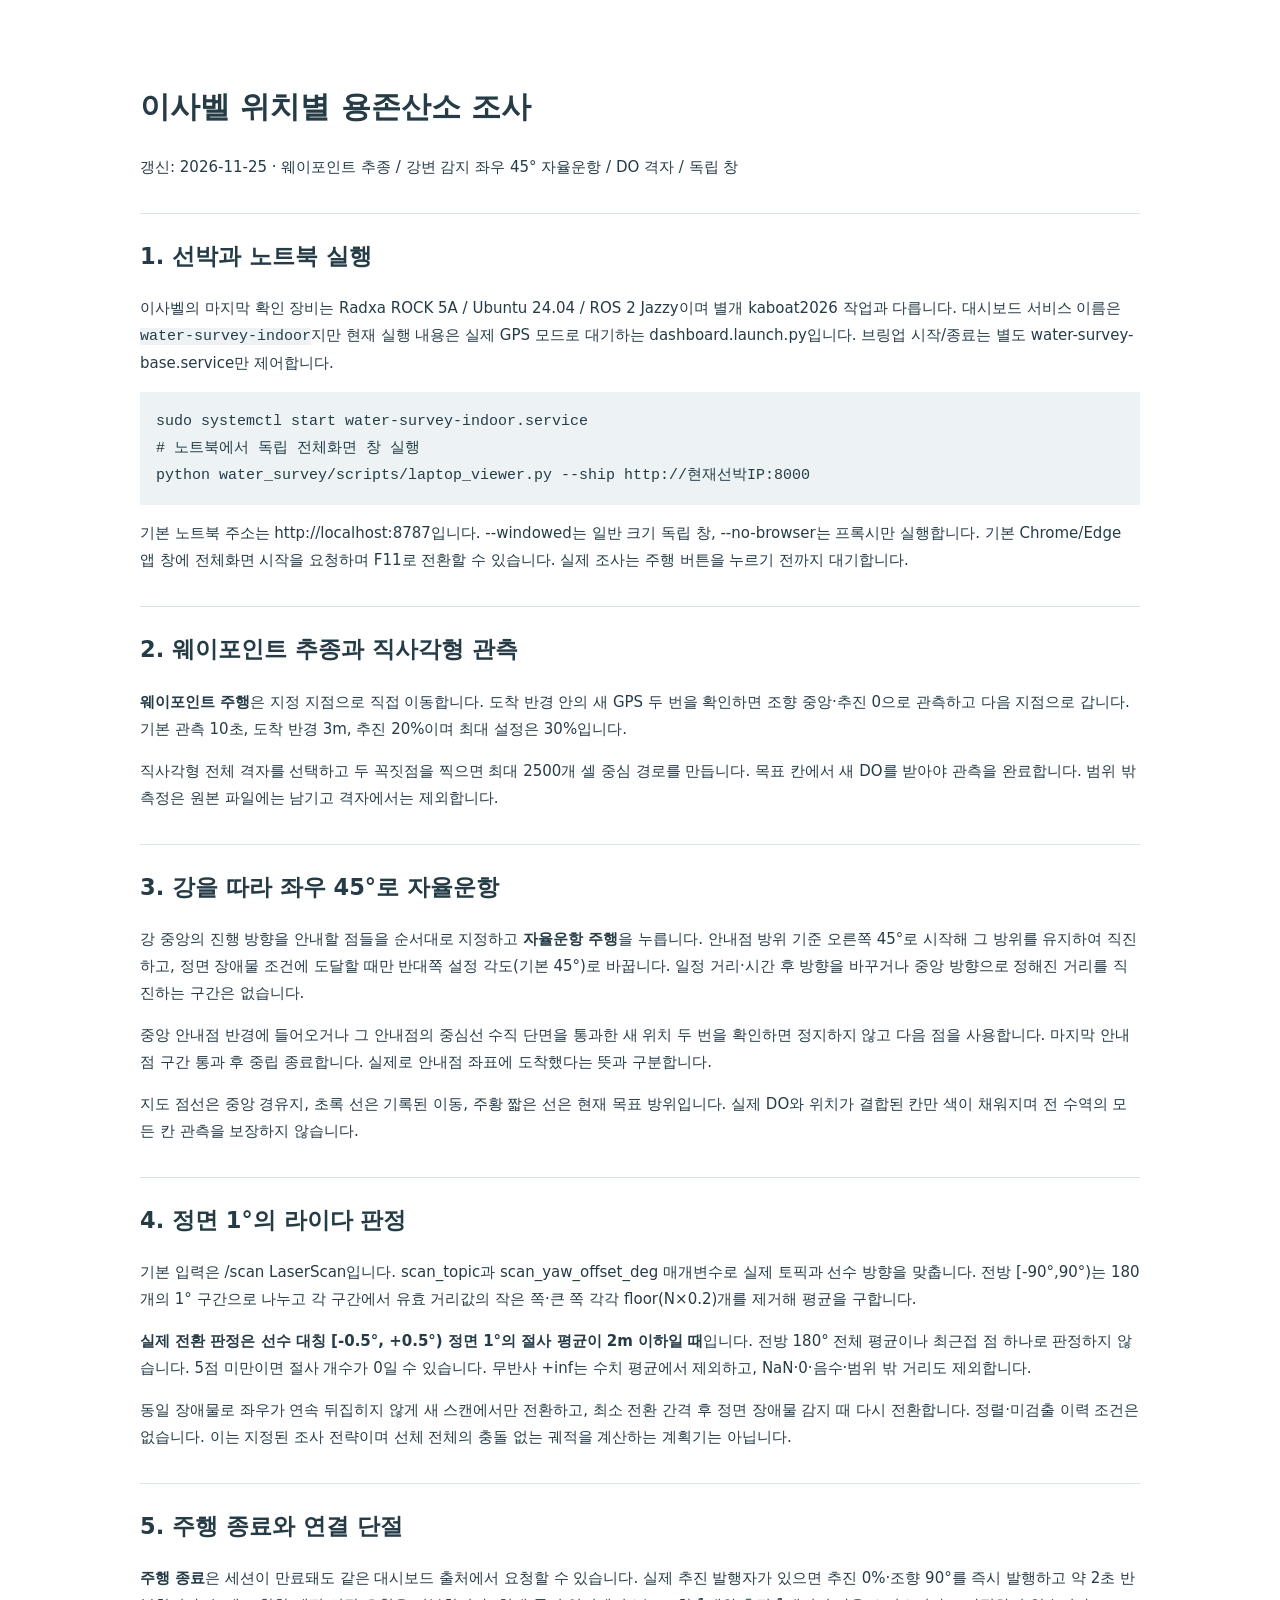
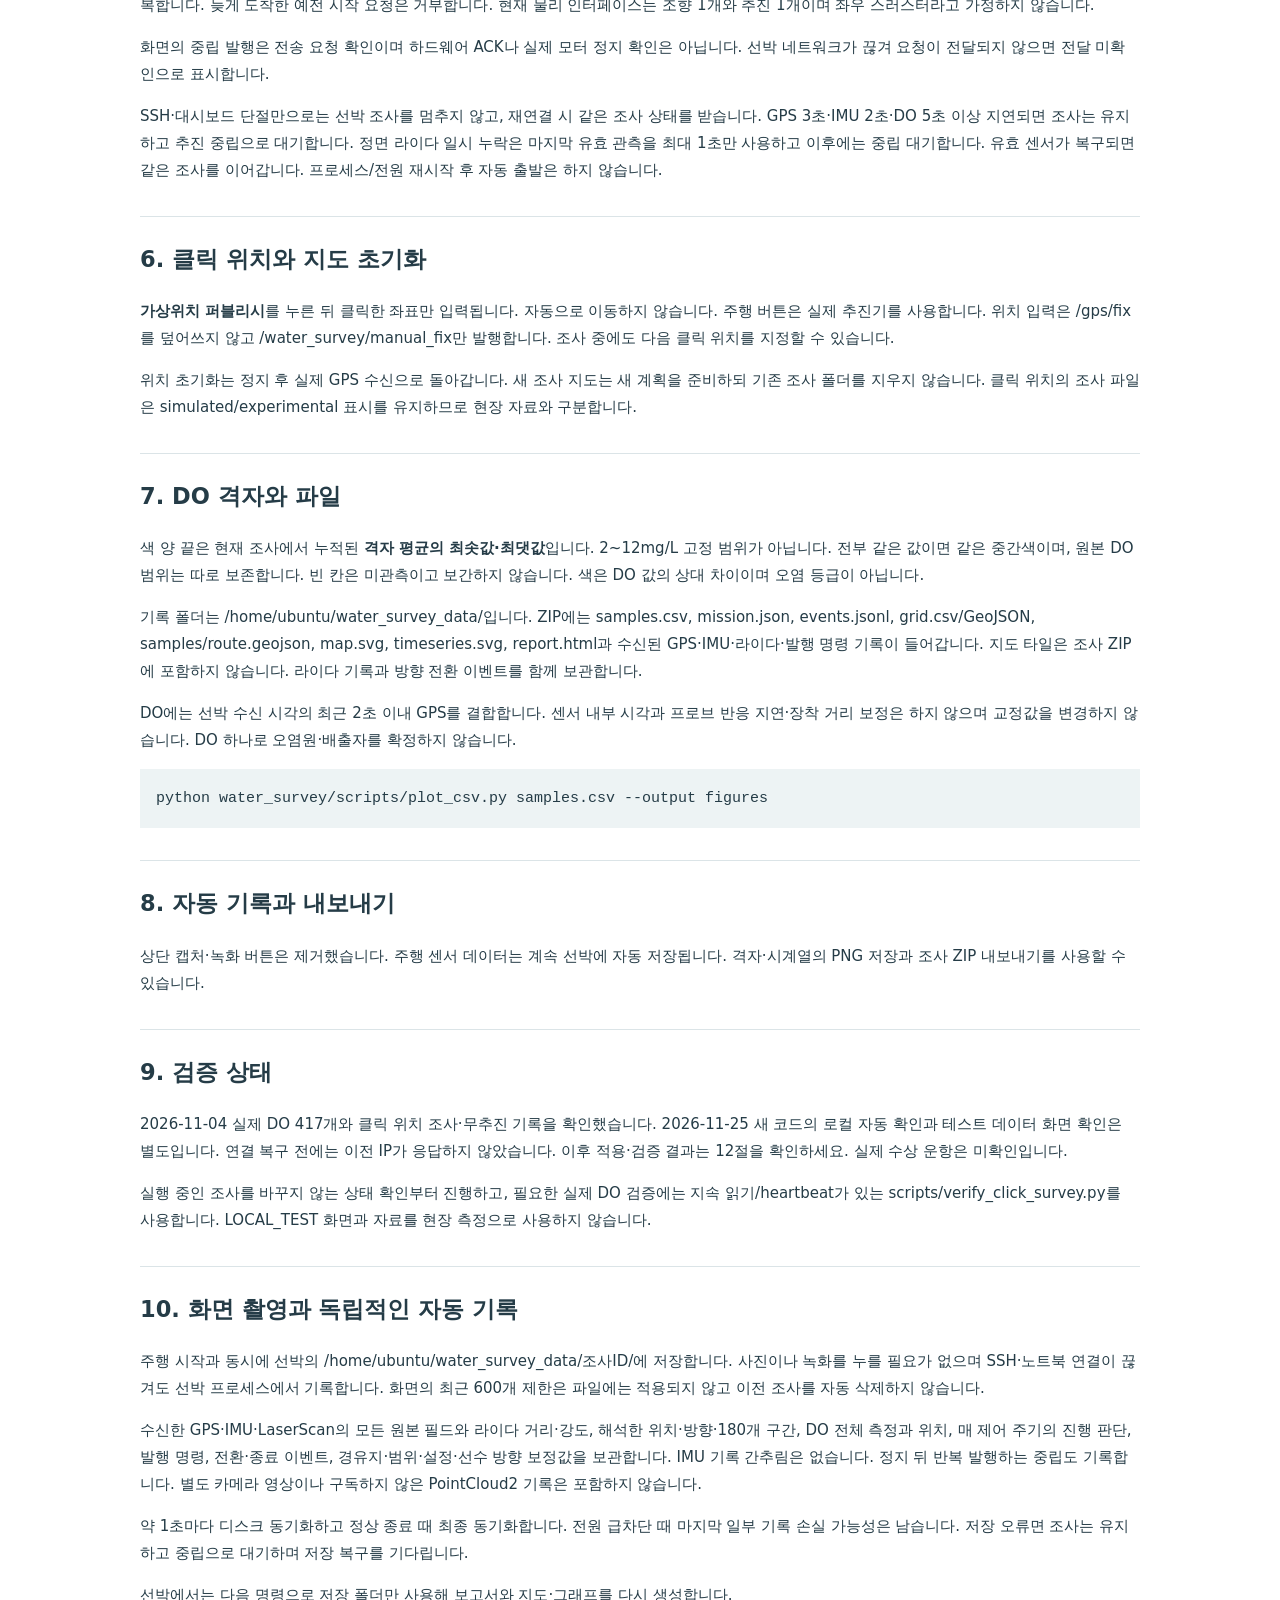
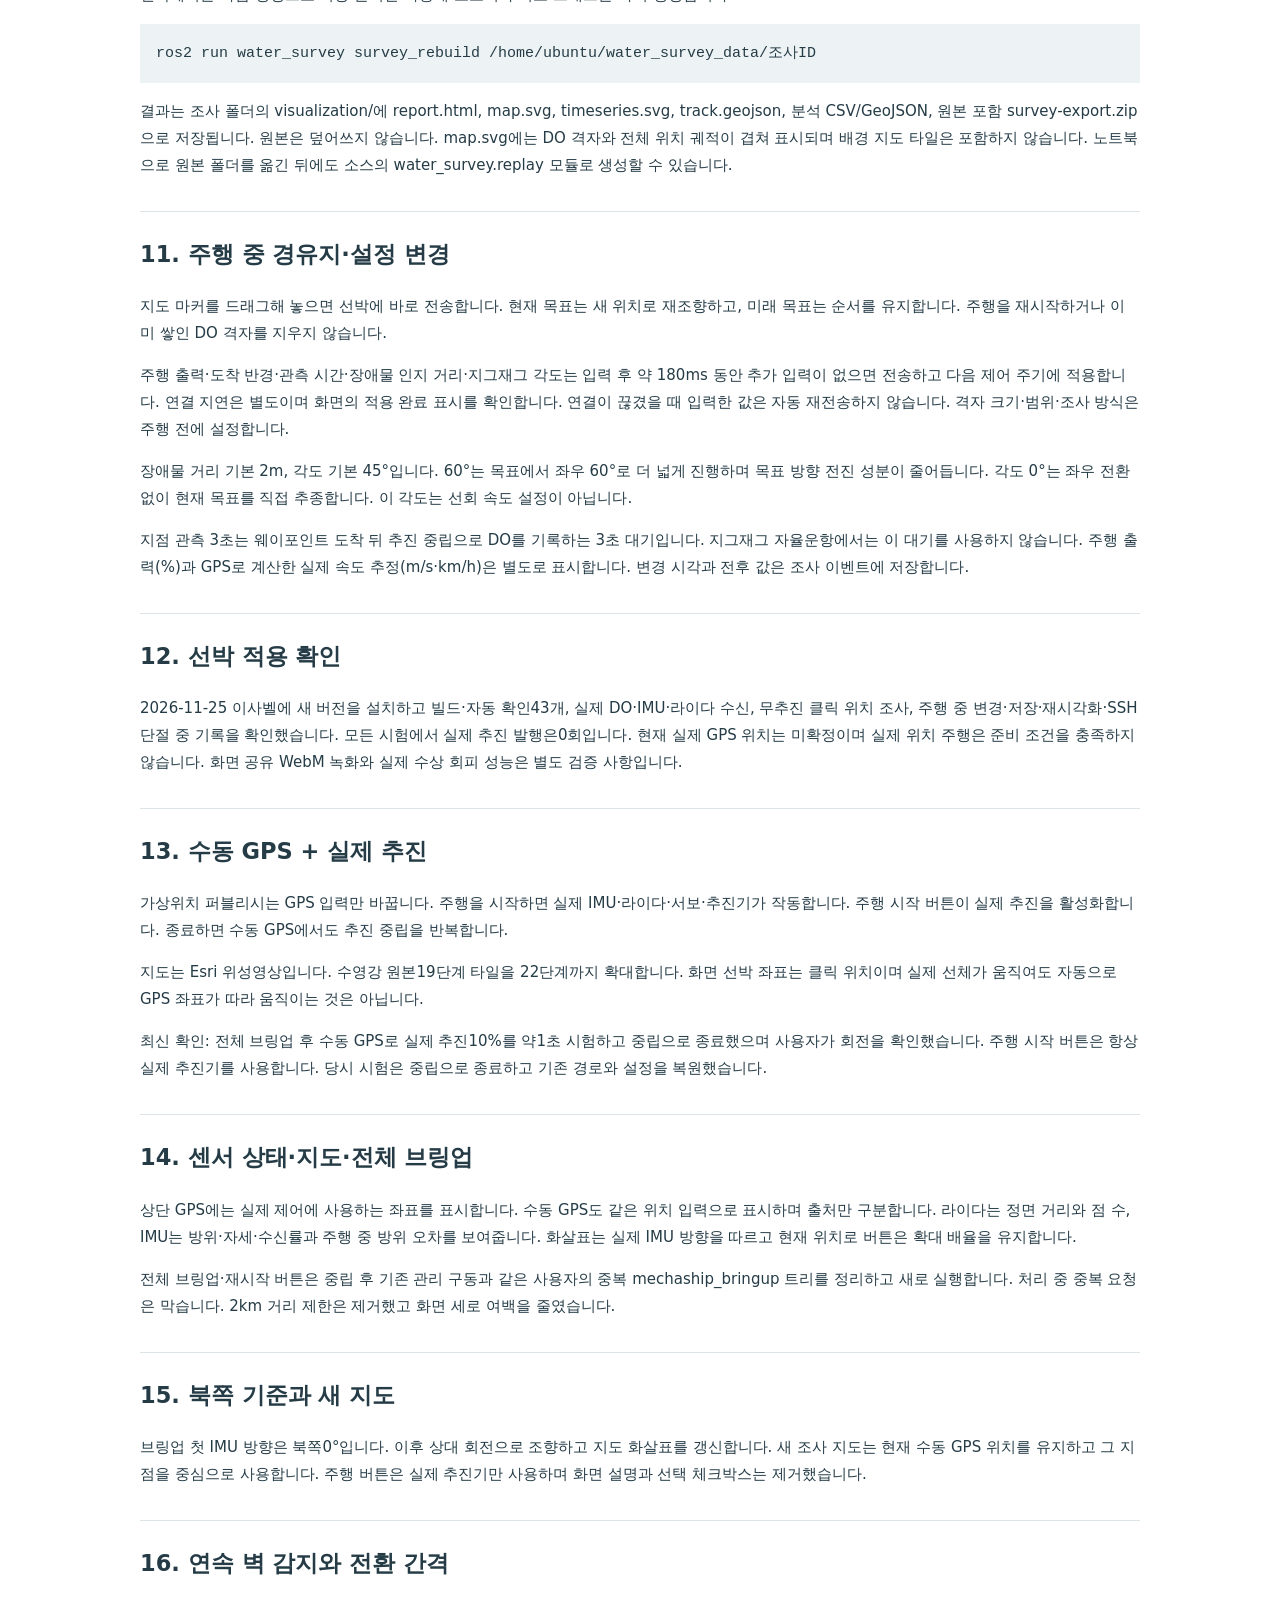
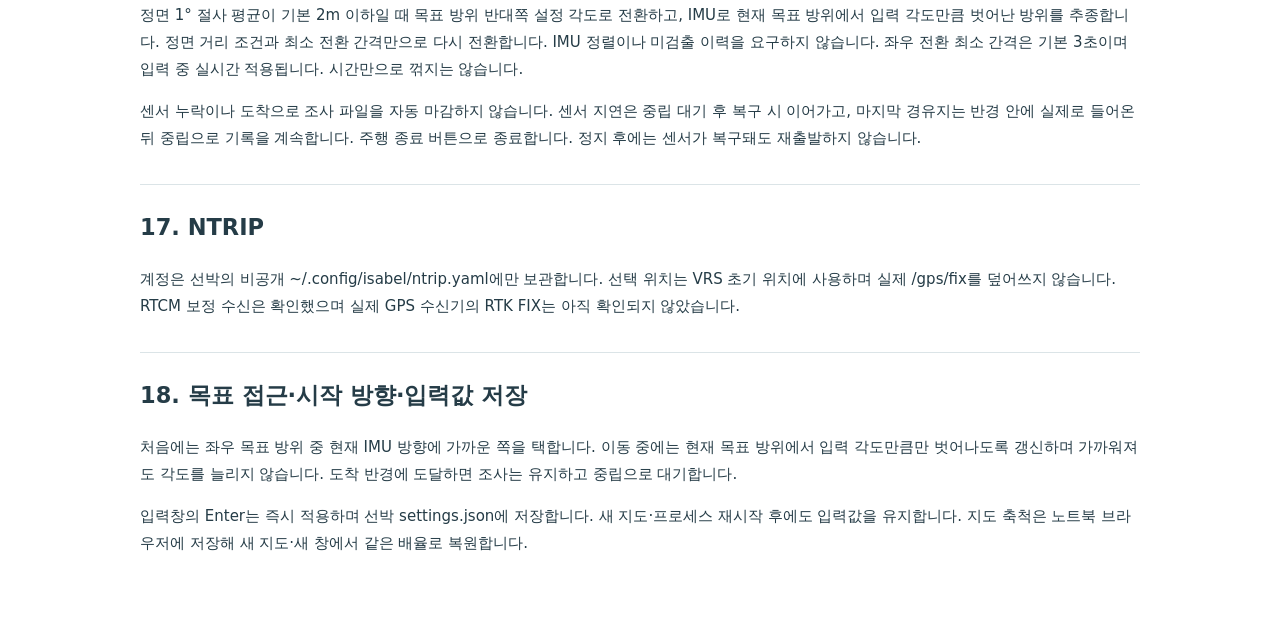
==== commit 7adbd493: "Track goal at fixed offset and persist survey inputs and map zoom" ====
--- a/water_survey/water_survey/static/manual.html
+++ b/water_survey/water_survey/static/manual.html
@@ -6,4 +6,4 @@
 <p>약 1초마다 디스크 동기화하고 정상 종료 때 최종 동기화합니다. 전원 급차단 때 마지막 일부 기록 손실 가능성은 남습니다. 저장 오류면 조사는 유지하고 중립으로 대기하며 저장 복구를 기다립니다.</p>
 <p>선박에서는 다음 명령으로 저장 폴더만 사용해 보고서와 지도·그래프를 다시 생성합니다.</p>
 <pre>ros2 run water_survey survey_rebuild /home/ubuntu/water_survey_data/조사ID</pre>
-<p>결과는 조사 폴더의 visualization/에 report.html, map.svg, timeseries.svg, track.geojson, 분석 CSV/GeoJSON, 원본 포함 survey-export.zip으로 저장됩니다. 원본은 덮어쓰지 않습니다. map.svg에는 DO 격자와 전체 위치 궤적이 겹쳐 표시되며 배경 지도 타일은 포함하지 않습니다. 노트북으로 원본 폴더를 옮긴 뒤에도 소스의 water_survey.replay 모듈로 생성할 수 있습니다.</p><h2>11. 주행 중 경유지·설정 변경</h2><p>지도 마커를 드래그해 놓으면 선박에 바로 전송합니다. 현재 목표는 새 위치로 재조향하고, 미래 목표는 순서를 유지합니다. 주행을 재시작하거나 이미 쌓인 DO 격자를 지우지 않습니다.</p><p>주행 출력·도착 반경·관측 시간·장애물 인지 거리·지그재그 각도는 입력 후 약 180ms 동안 추가 입력이 없으면 전송하고 다음 제어 주기에 적용합니다. 연결 지연은 별도이며 화면의 적용 완료 표시를 확인합니다. 연결이 끊겼을 때 입력한 값은 자동 재전송하지 않습니다. 격자 크기·범위·조사 방식은 주행 전에 설정합니다.</p><p>장애물 거리 기본 2m, 각도 기본 45°입니다. 60°는 목표에서 좌우 60°로 더 넓게 진행하며 목표 방향 전진 성분이 줄어듭니다. 각도 0°는 좌우 전환 없이 현재 목표를 직접 추종합니다. 이 각도는 선회 속도 설정이 아닙니다.</p><p>지점 관측 3초는 웨이포인트 도착 뒤 추진 중립으로 DO를 기록하는 3초 대기입니다. 지그재그 자율운항에서는 이 대기를 사용하지 않습니다. 주행 출력(%)과 GPS로 계산한 실제 속도 추정(m/s·km/h)은 별도로 표시합니다. 변경 시각과 전후 값은 조사 이벤트에 저장합니다.</p><h2>12. 선박 적용 확인</h2><p>2026-11-25 이사벨에 새 버전을 설치하고 빌드·자동 확인43개, 실제 DO·IMU·라이다 수신, 무추진 클릭 위치 조사, 주행 중 변경·저장·재시각화·SSH 단절 중 기록을 확인했습니다. 모든 시험에서 실제 추진 발행은0회입니다. 현재 실제 GPS 위치는 미확정이며 실제 위치 주행은 준비 조건을 충족하지 않습니다. 화면 공유 WebM 녹화와 실제 수상 회피 성능은 별도 검증 사항입니다.</p><h2>13. 수동 GPS + 실제 추진</h2><p>가상위치 퍼블리시는 GPS 입력만 바꿉니다. 주행을 시작하면 실제 IMU·라이다·서보·추진기가 작동합니다.  주행 시작 버튼이 실제 추진을 활성화합니다. 종료하면 수동 GPS에서도 추진 중립을 반복합니다.</p><p>지도는 Esri 위성영상입니다. 수영강 원본19단계 타일을 22단계까지 확대합니다. 화면 선박 좌표는 클릭 위치이며 실제 선체가 움직여도 자동으로 GPS 좌표가 따라 움직이는 것은 아닙니다.</p><p>최신 확인: 전체 브링업 후 수동 GPS로 실제 추진10%를 약1초 시험하고 중립으로 종료했으며 사용자가 회전을 확인했습니다. 주행 시작 버튼은 항상 실제 추진기를 사용합니다. 당시 시험은 중립으로 종료하고 기존 경로와 설정을 복원했습니다.</p><h2>14. 센서 상태·지도·전체 브링업</h2><p>상단 GPS에는 실제 제어에 사용하는 좌표를 표시합니다. 수동 GPS도 같은 위치 입력으로 표시하며 출처만 구분합니다. 라이다는 정면 거리와 점 수, IMU는 방위·자세·수신률과 주행 중 방위 오차를 보여줍니다. 화살표는 실제 IMU 방향을 따르고 현재 위치로 버튼은 확대 배율을 유지합니다.</p><p>전체 브링업·재시작 버튼은 중립 후 기존 관리 구동과 같은 사용자의 중복 mechaship_bringup 트리를 정리하고 새로 실행합니다. 처리 중 중복 요청은 막습니다. 2km 거리 제한은 제거했고 화면 세로 여백을 줄였습니다.</p><h2>15. 북쪽 기준과 새 지도</h2><p>브링업 첫 IMU 방향은 북쪽0°입니다. 이후 상대 회전으로 조향하고 지도 화살표를 갱신합니다. 새 조사 지도는 현재 수동 GPS 위치를 유지하고 그 지점을 중심으로 사용합니다. 주행 버튼은 실제 추진기만 사용하며 화면 설명과 선택 체크박스는 제거했습니다.</p><h2>16. 연속 벽 감지와 전환 간격</h2><p>정면 1° 절사 평균이 기본 2m 이하일 때 목표 방위 반대쪽 설정 각도로 전환하고, IMU로 그 방위를 유지합니다. 정면 거리 조건과 최소 전환 간격만으로 다시 전환합니다. IMU 정렬이나 미검출 이력을 요구하지 않습니다. 좌우 전환 최소 간격은 기본 3초이며 입력 중 실시간 적용됩니다. 시간만으로 꺾지는 않습니다.</p><p>센서 누락이나 도착으로 조사 파일을 자동 마감하지 않습니다. 센서 지연은 중립 대기 후 복구 시 이어가고, 마지막 경유지는 반경 안에 실제로 들어온 뒤 중립으로 기록을 계속합니다. 주행 종료 버튼으로 종료합니다. 정지 후에는 센서가 복구돼도 재출발하지 않습니다.</p><h2>17. NTRIP</h2><p>계정은 선박의 비공개 ~/.config/isabel/ntrip.yaml에만 보관합니다. 선택 위치는 VRS 초기 위치에 사용하며 실제 /gps/fix를 덮어쓰지 않습니다. RTCM 보정 수신은 확인했으며 실제 GPS 수신기의 RTK FIX는 아직 확인되지 않았습니다.</p></html>
+<p>결과는 조사 폴더의 visualization/에 report.html, map.svg, timeseries.svg, track.geojson, 분석 CSV/GeoJSON, 원본 포함 survey-export.zip으로 저장됩니다. 원본은 덮어쓰지 않습니다. map.svg에는 DO 격자와 전체 위치 궤적이 겹쳐 표시되며 배경 지도 타일은 포함하지 않습니다. 노트북으로 원본 폴더를 옮긴 뒤에도 소스의 water_survey.replay 모듈로 생성할 수 있습니다.</p><h2>11. 주행 중 경유지·설정 변경</h2><p>지도 마커를 드래그해 놓으면 선박에 바로 전송합니다. 현재 목표는 새 위치로 재조향하고, 미래 목표는 순서를 유지합니다. 주행을 재시작하거나 이미 쌓인 DO 격자를 지우지 않습니다.</p><p>주행 출력·도착 반경·관측 시간·장애물 인지 거리·지그재그 각도는 입력 후 약 180ms 동안 추가 입력이 없으면 전송하고 다음 제어 주기에 적용합니다. 연결 지연은 별도이며 화면의 적용 완료 표시를 확인합니다. 연결이 끊겼을 때 입력한 값은 자동 재전송하지 않습니다. 격자 크기·범위·조사 방식은 주행 전에 설정합니다.</p><p>장애물 거리 기본 2m, 각도 기본 45°입니다. 60°는 목표에서 좌우 60°로 더 넓게 진행하며 목표 방향 전진 성분이 줄어듭니다. 각도 0°는 좌우 전환 없이 현재 목표를 직접 추종합니다. 이 각도는 선회 속도 설정이 아닙니다.</p><p>지점 관측 3초는 웨이포인트 도착 뒤 추진 중립으로 DO를 기록하는 3초 대기입니다. 지그재그 자율운항에서는 이 대기를 사용하지 않습니다. 주행 출력(%)과 GPS로 계산한 실제 속도 추정(m/s·km/h)은 별도로 표시합니다. 변경 시각과 전후 값은 조사 이벤트에 저장합니다.</p><h2>12. 선박 적용 확인</h2><p>2026-11-25 이사벨에 새 버전을 설치하고 빌드·자동 확인43개, 실제 DO·IMU·라이다 수신, 무추진 클릭 위치 조사, 주행 중 변경·저장·재시각화·SSH 단절 중 기록을 확인했습니다. 모든 시험에서 실제 추진 발행은0회입니다. 현재 실제 GPS 위치는 미확정이며 실제 위치 주행은 준비 조건을 충족하지 않습니다. 화면 공유 WebM 녹화와 실제 수상 회피 성능은 별도 검증 사항입니다.</p><h2>13. 수동 GPS + 실제 추진</h2><p>가상위치 퍼블리시는 GPS 입력만 바꿉니다. 주행을 시작하면 실제 IMU·라이다·서보·추진기가 작동합니다.  주행 시작 버튼이 실제 추진을 활성화합니다. 종료하면 수동 GPS에서도 추진 중립을 반복합니다.</p><p>지도는 Esri 위성영상입니다. 수영강 원본19단계 타일을 22단계까지 확대합니다. 화면 선박 좌표는 클릭 위치이며 실제 선체가 움직여도 자동으로 GPS 좌표가 따라 움직이는 것은 아닙니다.</p><p>최신 확인: 전체 브링업 후 수동 GPS로 실제 추진10%를 약1초 시험하고 중립으로 종료했으며 사용자가 회전을 확인했습니다. 주행 시작 버튼은 항상 실제 추진기를 사용합니다. 당시 시험은 중립으로 종료하고 기존 경로와 설정을 복원했습니다.</p><h2>14. 센서 상태·지도·전체 브링업</h2><p>상단 GPS에는 실제 제어에 사용하는 좌표를 표시합니다. 수동 GPS도 같은 위치 입력으로 표시하며 출처만 구분합니다. 라이다는 정면 거리와 점 수, IMU는 방위·자세·수신률과 주행 중 방위 오차를 보여줍니다. 화살표는 실제 IMU 방향을 따르고 현재 위치로 버튼은 확대 배율을 유지합니다.</p><p>전체 브링업·재시작 버튼은 중립 후 기존 관리 구동과 같은 사용자의 중복 mechaship_bringup 트리를 정리하고 새로 실행합니다. 처리 중 중복 요청은 막습니다. 2km 거리 제한은 제거했고 화면 세로 여백을 줄였습니다.</p><h2>15. 북쪽 기준과 새 지도</h2><p>브링업 첫 IMU 방향은 북쪽0°입니다. 이후 상대 회전으로 조향하고 지도 화살표를 갱신합니다. 새 조사 지도는 현재 수동 GPS 위치를 유지하고 그 지점을 중심으로 사용합니다. 주행 버튼은 실제 추진기만 사용하며 화면 설명과 선택 체크박스는 제거했습니다.</p><h2>16. 연속 벽 감지와 전환 간격</h2><p>정면 1° 절사 평균이 기본 2m 이하일 때 목표 방위 반대쪽 설정 각도로 전환하고, IMU로 현재 목표 방위에서 입력 각도만큼 벗어난 방위를 추종합니다. 정면 거리 조건과 최소 전환 간격만으로 다시 전환합니다. IMU 정렬이나 미검출 이력을 요구하지 않습니다. 좌우 전환 최소 간격은 기본 3초이며 입력 중 실시간 적용됩니다. 시간만으로 꺾지는 않습니다.</p><p>센서 누락이나 도착으로 조사 파일을 자동 마감하지 않습니다. 센서 지연은 중립 대기 후 복구 시 이어가고, 마지막 경유지는 반경 안에 실제로 들어온 뒤 중립으로 기록을 계속합니다. 주행 종료 버튼으로 종료합니다. 정지 후에는 센서가 복구돼도 재출발하지 않습니다.</p><h2>17. NTRIP</h2><p>계정은 선박의 비공개 ~/.config/isabel/ntrip.yaml에만 보관합니다. 선택 위치는 VRS 초기 위치에 사용하며 실제 /gps/fix를 덮어쓰지 않습니다. RTCM 보정 수신은 확인했으며 실제 GPS 수신기의 RTK FIX는 아직 확인되지 않았습니다.</p><h2>18. 목표 접근·시작 방향·입력값 저장</h2><p>처음에는 좌우 목표 방위 중 현재 IMU 방향에 가까운 쪽을 택합니다. 이동 중에는 현재 목표 방위에서 입력 각도만큼만 벗어나도록 갱신하며 가까워져도 각도를 늘리지 않습니다. 도착 반경에 도달하면 조사는 유지하고 중립으로 대기합니다.</p><p>입력창의 Enter는 즉시 적용하며 선박 settings.json에 저장합니다. 새 지도·프로세스 재시작 후에도 입력값을 유지합니다. 지도 축척은 노트북 브라우저에 저장해 새 지도·새 창에서 같은 배율로 복원합니다.</p></html>
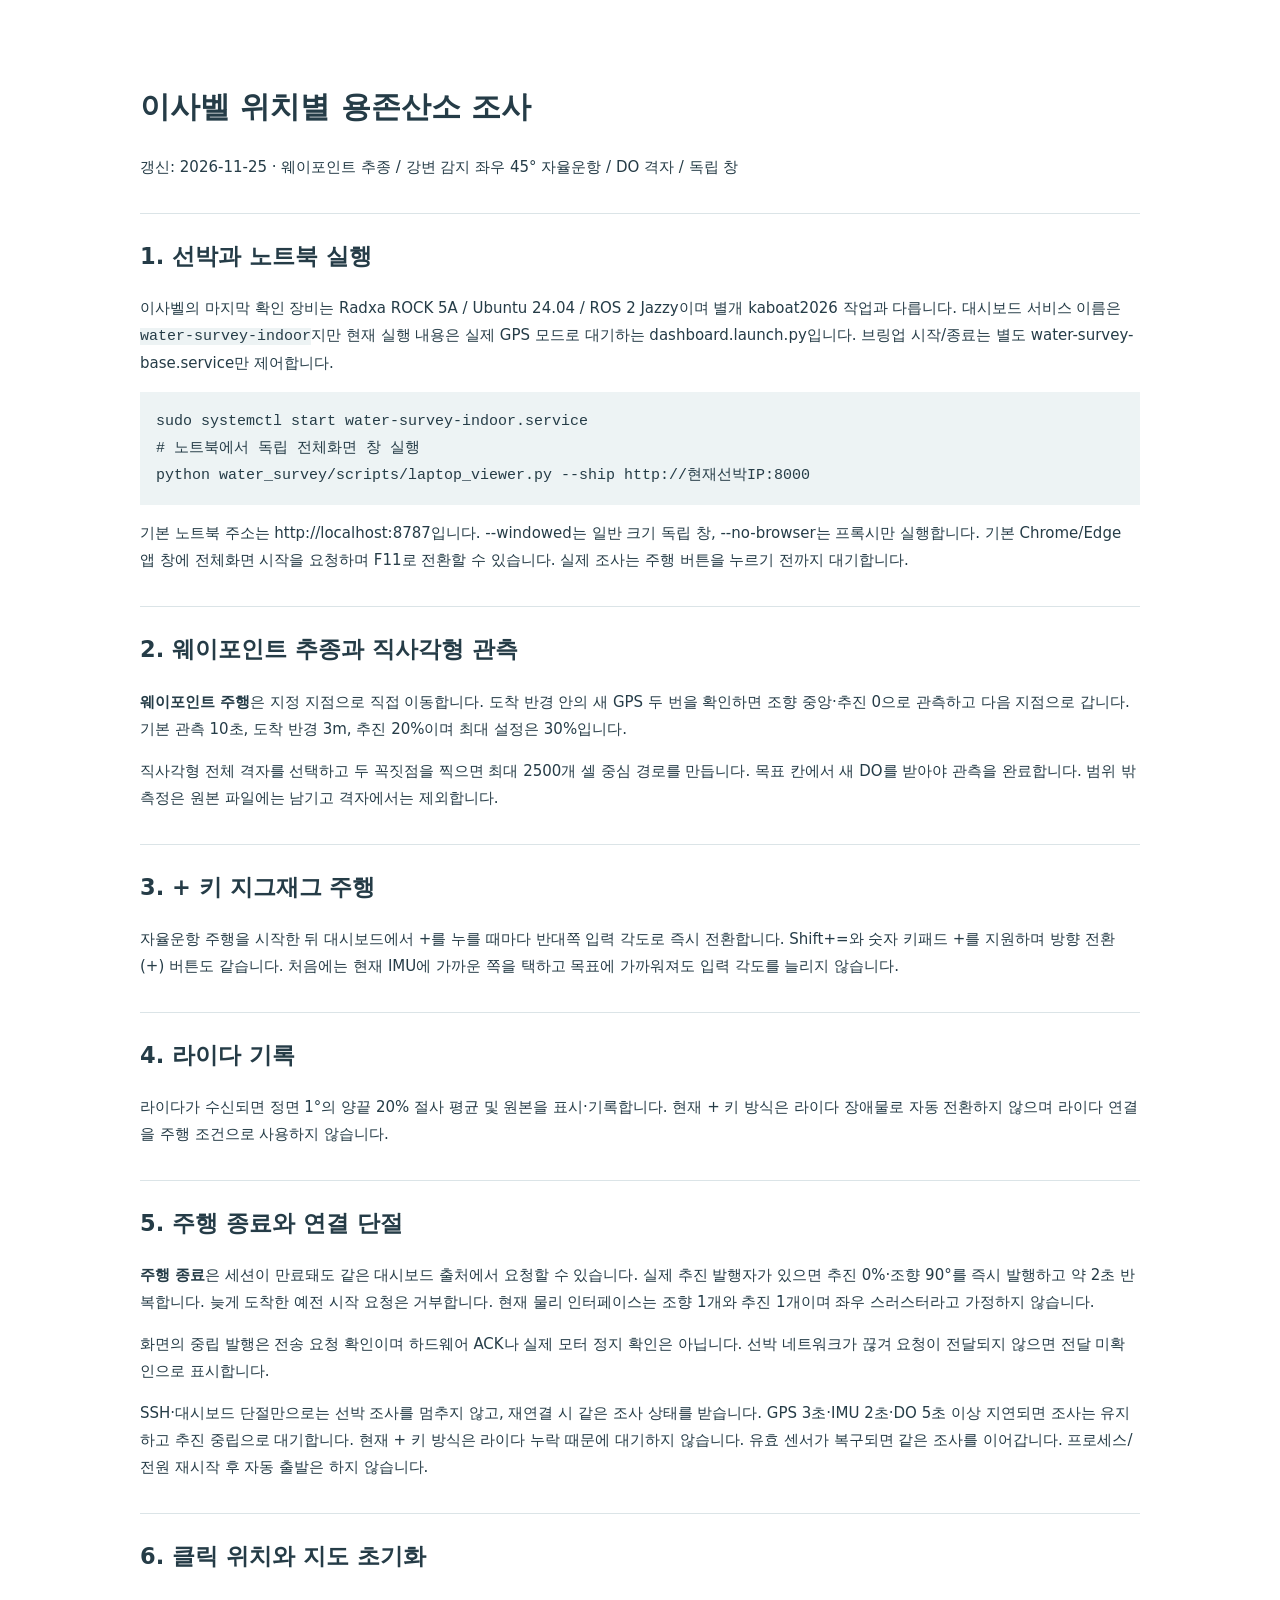
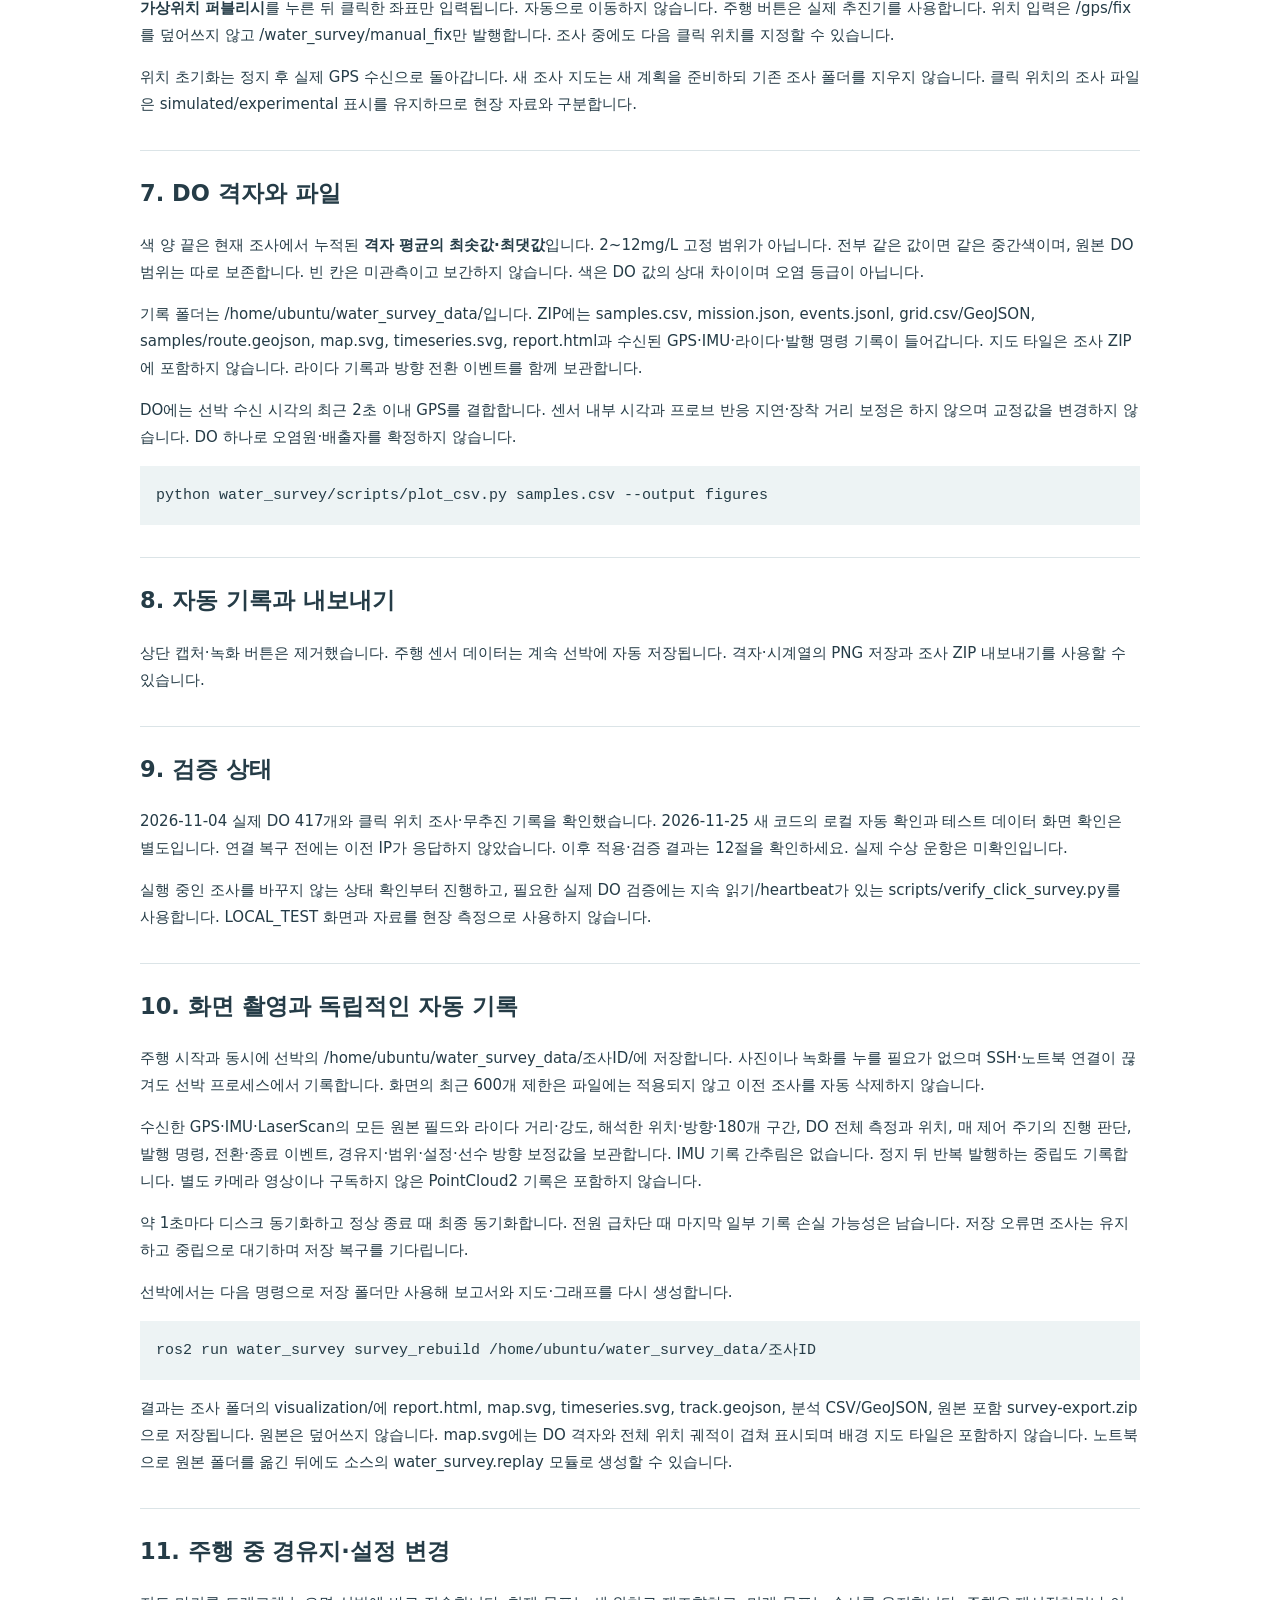
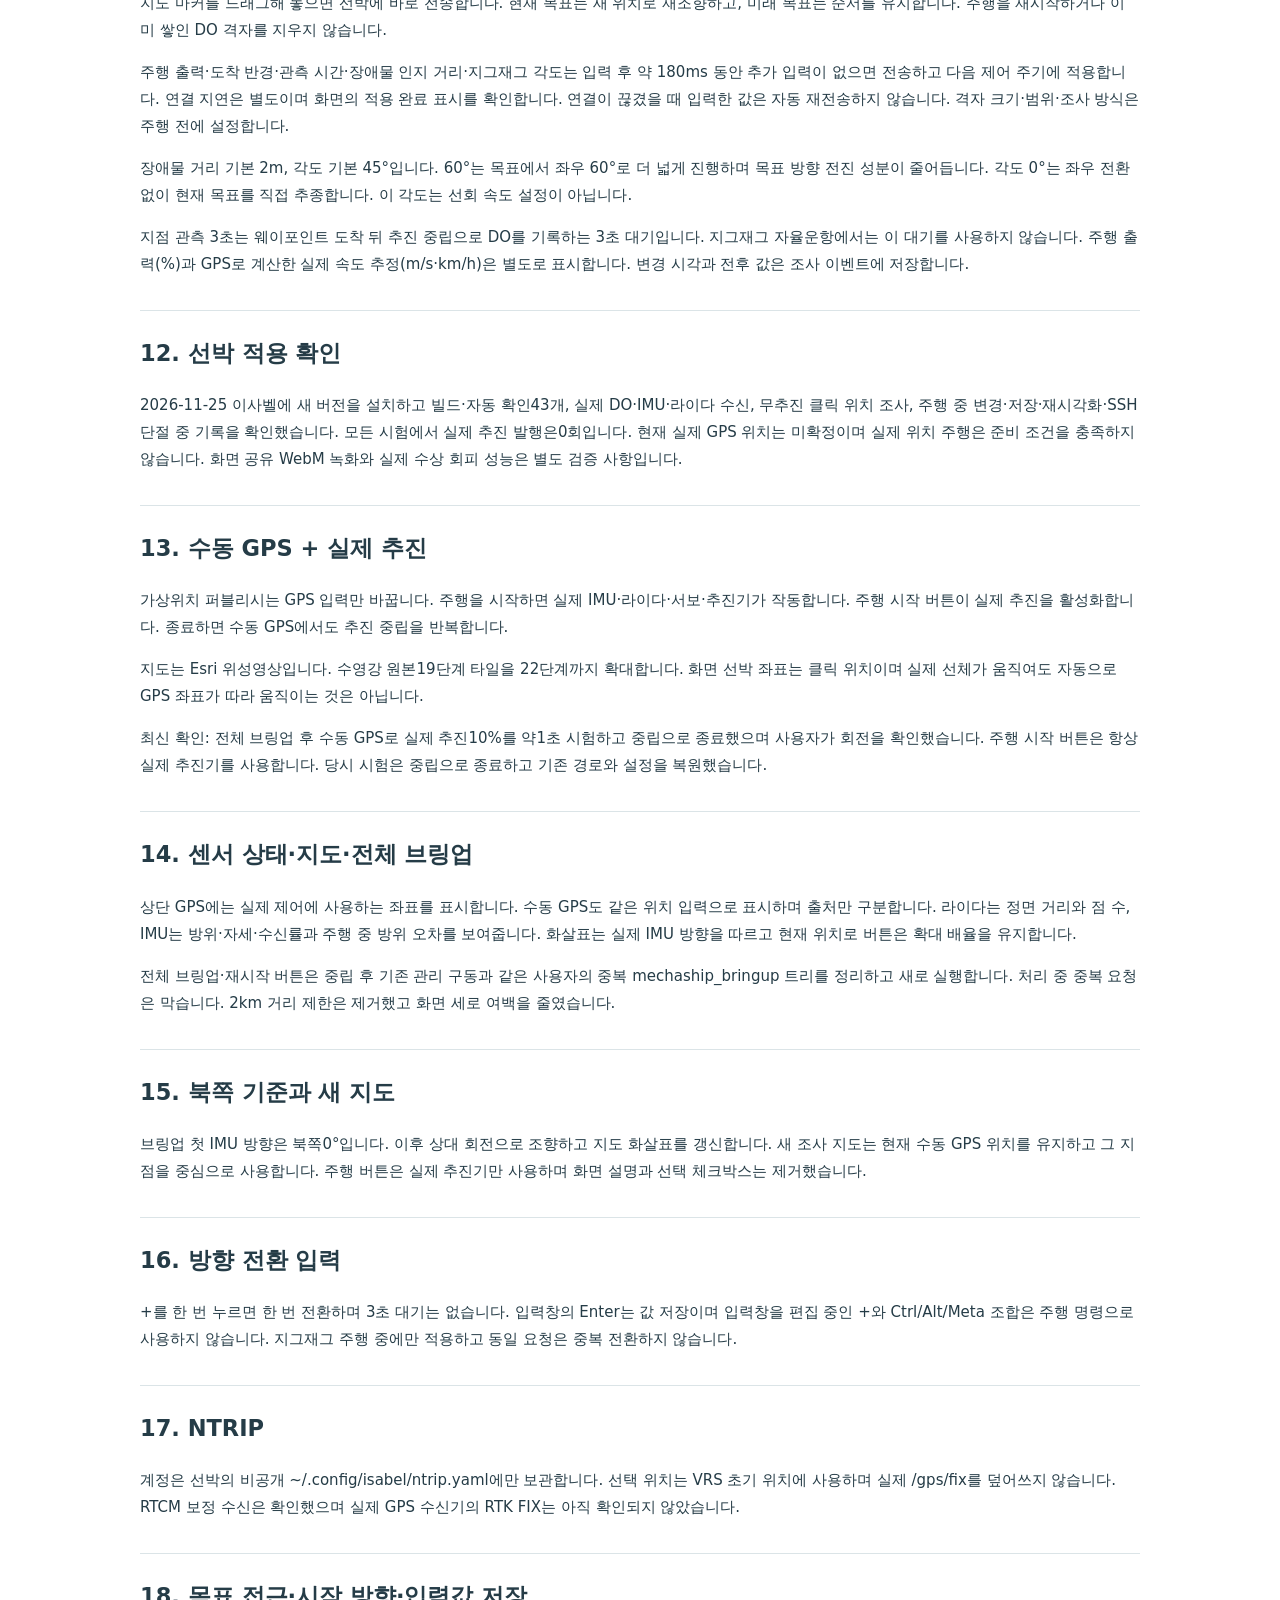
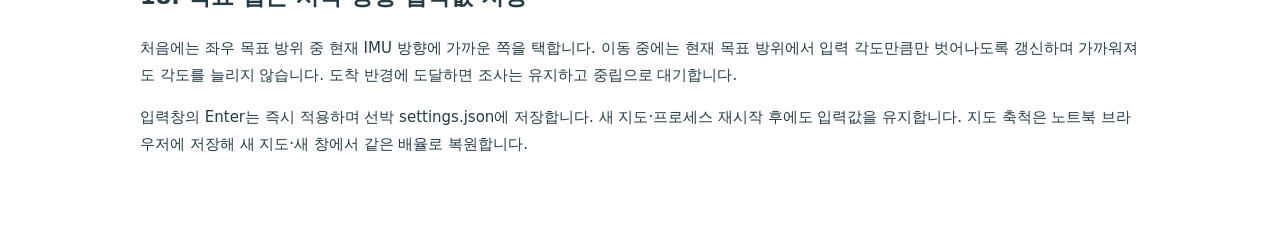
==== commit 1538fef8: "Use plus key for autonomous zigzag turns without lidar gating" ====
--- a/water_survey/water_survey/static/manual.html
+++ b/water_survey/water_survey/static/manual.html
@@ -1,9 +1,9 @@
 <!doctype html><html lang="ko"><meta charset="utf-8"><meta name="viewport" content="width=device-width,initial-scale=1"><title>이사벨 DO 조사 · 운영 문서</title><style>body{font:15px/1.8 system-ui,'Malgun Gothic';color:#253c47;max-width:1000px;margin:35px auto;padding:25px}h2{border-top:1px solid #dbe4e7;padding-top:22px;margin-top:32px}pre{background:#edf3f4;padding:16px;white-space:pre-wrap}code{background:#edf3f4}aside{padding:16px;background:#fff1d2}table{border-collapse:collapse;width:100%}td,th{border:1px solid #dce5e9;padding:10px;text-align:left}a{color:#087f77}</style><h1>이사벨 위치별 용존산소 조사</h1><p>갱신: 2026-11-25 · 웨이포인트 추종 / 강변 감지 좌우 45° 자율운항 / DO 격자 / 독립 창</p><h2>1. 선박과 노트북 실행</h2><p>이사벨의 마지막 확인 장비는 Radxa ROCK 5A / Ubuntu 24.04 / ROS 2 Jazzy이며 별개 kaboat2026 작업과 다릅니다. 대시보드 서비스 이름은 <code>water-survey-indoor</code>지만 현재 실행 내용은 실제 GPS 모드로 대기하는 dashboard.launch.py입니다. 브링업 시작/종료는 별도 water-survey-base.service만 제어합니다.</p><pre>sudo systemctl start water-survey-indoor.service
 # 노트북에서 독립 전체화면 창 실행
-python water_survey/scripts/laptop_viewer.py --ship http://현재선박IP:8000</pre><p>기본 노트북 주소는 http://localhost:8787입니다. --windowed는 일반 크기 독립 창, --no-browser는 프록시만 실행합니다. 기본 Chrome/Edge 앱 창에 전체화면 시작을 요청하며 F11로 전환할 수 있습니다. 실제 조사는 주행 버튼을 누르기 전까지 대기합니다.</p><h2>2. 웨이포인트 추종과 직사각형 관측</h2><p><b>웨이포인트 주행</b>은 지정 지점으로 직접 이동합니다. 도착 반경 안의 새 GPS 두 번을 확인하면 조향 중앙·추진 0으로 관측하고 다음 지점으로 갑니다. 기본 관측 10초, 도착 반경 3m, 추진 20%이며 최대 설정은 30%입니다.</p><p>직사각형 전체 격자를 선택하고 두 꼭짓점을 찍으면 최대 2500개 셀 중심 경로를 만듭니다. 목표 칸에서 새 DO를 받아야 관측을 완료합니다. 범위 밖 측정은 원본 파일에는 남기고 격자에서는 제외합니다.</p><h2>3. 강을 따라 좌우 45°로 자율운항</h2><p>강 중앙의 진행 방향을 안내할 점들을 순서대로 지정하고 <b>자율운항 주행</b>을 누릅니다. 안내점 방위 기준 오른쪽 45°로 시작해 그 방위를 유지하여 직진하고, 정면 장애물 조건에 도달할 때만 반대쪽 설정 각도(기본 45°)로 바꿉니다. 일정 거리·시간 후 방향을 바꾸거나 중앙 방향으로 정해진 거리를 직진하는 구간은 없습니다.</p><p>중앙 안내점 반경에 들어오거나 그 안내점의 중심선 수직 단면을 통과한 새 위치 두 번을 확인하면 정지하지 않고 다음 점을 사용합니다. 마지막 안내점 구간 통과 후 중립 종료합니다. 실제로 안내점 좌표에 도착했다는 뜻과 구분합니다.</p><p>지도 점선은 중앙 경유지, 초록 선은 기록된 이동, 주황 짧은 선은 현재 목표 방위입니다. 실제 DO와 위치가 결합된 칸만 색이 채워지며 전 수역의 모든 칸 관측을 보장하지 않습니다.</p><h2>4. 정면 1°의 라이다 판정</h2><p>기본 입력은 /scan LaserScan입니다. scan_topic과 scan_yaw_offset_deg 매개변수로 실제 토픽과 선수 방향을 맞춥니다. 전방 [-90°,90°)는 180개의 1° 구간으로 나누고 각 구간에서 유효 거리값의 작은 쪽·큰 쪽 각각 floor(N×0.2)개를 제거해 평균을 구합니다.</p><p><b>실제 전환 판정은 선수 대칭 [-0.5°, +0.5°) 정면 1°의 절사 평균이 2m 이하일 때</b>입니다. 전방 180° 전체 평균이나 최근접 점 하나로 판정하지 않습니다. 5점 미만이면 절사 개수가 0일 수 있습니다. 무반사 +inf는 수치 평균에서 제외하고, NaN·0·음수·범위 밖 거리도 제외합니다.</p><p>동일 장애물로 좌우가 연속 뒤집히지 않게 새 스캔에서만 전환하고, 최소 전환 간격 후 정면 장애물 감지 때 다시 전환합니다. 정렬·미검출 이력 조건은 없습니다. 이는 지정된 조사 전략이며 선체 전체의 충돌 없는 궤적을 계산하는 계획기는 아닙니다.</p><h2>5. 주행 종료와 연결 단절</h2><p><b>주행 종료</b>은 세션이 만료돼도 같은 대시보드 출처에서 요청할 수 있습니다. 실제 추진 발행자가 있으면 추진 0%·조향 90°를 즉시 발행하고 약 2초 반복합니다. 늦게 도착한 예전 시작 요청은 거부합니다. 현재 물리 인터페이스는 조향 1개와 추진 1개이며 좌우 스러스터라고 가정하지 않습니다.</p><p>화면의 중립 발행은 전송 요청 확인이며 하드웨어 ACK나 실제 모터 정지 확인은 아닙니다. 선박 네트워크가 끊겨 요청이 전달되지 않으면 전달 미확인으로 표시합니다.</p><p>SSH·대시보드 단절만으로는 선박 조사를 멈추지 않고, 재연결 시 같은 조사 상태를 받습니다. GPS 3초·IMU 2초·DO 5초 이상 지연되면 조사는 유지하고 추진 중립으로 대기합니다. 정면 라이다 일시 누락은 마지막 유효 관측을 최대 1초만 사용하고 이후에는 중립 대기합니다. 유효 센서가 복구되면 같은 조사를 이어갑니다. 프로세스/전원 재시작 후 자동 출발은 하지 않습니다.</p><h2>6. 클릭 위치와 지도 초기화</h2><p><b>가상위치 퍼블리시</b>를 누른 뒤 클릭한 좌표만 입력됩니다. 자동으로 이동하지 않습니다. 주행 버튼은 실제 추진기를 사용합니다. 위치 입력은 /gps/fix를 덮어쓰지 않고 /water_survey/manual_fix만 발행합니다. 조사 중에도 다음 클릭 위치를 지정할 수 있습니다.</p><p>위치 초기화는 정지 후 실제 GPS 수신으로 돌아갑니다. 새 조사 지도는 새 계획을 준비하되 기존 조사 폴더를 지우지 않습니다. 클릭 위치의 조사 파일은 simulated/experimental 표시를 유지하므로 현장 자료와 구분합니다.</p><h2>7. DO 격자와 파일</h2><p>색 양 끝은 현재 조사에서 누적된 <b>격자 평균의 최솟값·최댓값</b>입니다. 2~12mg/L 고정 범위가 아닙니다. 전부 같은 값이면 같은 중간색이며, 원본 DO 범위는 따로 보존합니다. 빈 칸은 미관측이고 보간하지 않습니다. 색은 DO 값의 상대 차이이며 오염 등급이 아닙니다.</p><p>기록 폴더는 /home/ubuntu/water_survey_data/입니다. ZIP에는 samples.csv, mission.json, events.jsonl, grid.csv/GeoJSON, samples/route.geojson, map.svg, timeseries.svg, report.html과 수신된 GPS·IMU·라이다·발행 명령 기록이 들어갑니다. 지도 타일은 조사 ZIP에 포함하지 않습니다. 라이다 기록과 방향 전환 이벤트를 함께 보관합니다.</p><p>DO에는 선박 수신 시각의 최근 2초 이내 GPS를 결합합니다. 센서 내부 시각과 프로브 반응 지연·장착 거리 보정은 하지 않으며 교정값을 변경하지 않습니다. DO 하나로 오염원·배출자를 확정하지 않습니다.</p><pre>python water_survey/scripts/plot_csv.py samples.csv --output figures</pre><h2>8. 자동 기록과 내보내기</h2><p>상단 캡처·녹화 버튼은 제거했습니다. 주행 센서 데이터는 계속 선박에 자동 저장됩니다. 격자·시계열의 PNG 저장과 조사 ZIP 내보내기를 사용할 수 있습니다.</p><h2>9. 검증 상태</h2><p>2026-11-04 실제 DO 417개와 클릭 위치 조사·무추진 기록을 확인했습니다. 2026-11-25 새 코드의 로컬 자동 확인과 테스트 데이터 화면 확인은 별도입니다. 연결 복구 전에는 이전 IP가 응답하지 않았습니다. 이후 적용·검증 결과는 12절을 확인하세요. 실제 수상 운항은 미확인입니다.</p><p>실행 중인 조사를 바꾸지 않는 상태 확인부터 진행하고, 필요한 실제 DO 검증에는 지속 읽기/heartbeat가 있는 scripts/verify_click_survey.py를 사용합니다. LOCAL_TEST 화면과 자료를 현장 측정으로 사용하지 않습니다.</p><h2 id="automatic-recording">10. 화면 촬영과 독립적인 자동 기록</h2>
+python water_survey/scripts/laptop_viewer.py --ship http://현재선박IP:8000</pre><p>기본 노트북 주소는 http://localhost:8787입니다. --windowed는 일반 크기 독립 창, --no-browser는 프록시만 실행합니다. 기본 Chrome/Edge 앱 창에 전체화면 시작을 요청하며 F11로 전환할 수 있습니다. 실제 조사는 주행 버튼을 누르기 전까지 대기합니다.</p><h2>2. 웨이포인트 추종과 직사각형 관측</h2><p><b>웨이포인트 주행</b>은 지정 지점으로 직접 이동합니다. 도착 반경 안의 새 GPS 두 번을 확인하면 조향 중앙·추진 0으로 관측하고 다음 지점으로 갑니다. 기본 관측 10초, 도착 반경 3m, 추진 20%이며 최대 설정은 30%입니다.</p><p>직사각형 전체 격자를 선택하고 두 꼭짓점을 찍으면 최대 2500개 셀 중심 경로를 만듭니다. 목표 칸에서 새 DO를 받아야 관측을 완료합니다. 범위 밖 측정은 원본 파일에는 남기고 격자에서는 제외합니다.</p><h2>3. + 키 지그재그 주행</h2><p>자율운항 주행을 시작한 뒤 대시보드에서 +를 누를 때마다 반대쪽 입력 각도로 즉시 전환합니다. Shift+=와 숫자 키패드 +를 지원하며 방향 전환 (+) 버튼도 같습니다. 처음에는 현재 IMU에 가까운 쪽을 택하고 목표에 가까워져도 입력 각도를 늘리지 않습니다.</p><h2>4. 라이다 기록</h2><p>라이다가 수신되면 정면 1°의 양끝 20% 절사 평균 및 원본을 표시·기록합니다. 현재 + 키 방식은 라이다 장애물로 자동 전환하지 않으며 라이다 연결을 주행 조건으로 사용하지 않습니다.</p><h2>5. 주행 종료와 연결 단절</h2><p><b>주행 종료</b>은 세션이 만료돼도 같은 대시보드 출처에서 요청할 수 있습니다. 실제 추진 발행자가 있으면 추진 0%·조향 90°를 즉시 발행하고 약 2초 반복합니다. 늦게 도착한 예전 시작 요청은 거부합니다. 현재 물리 인터페이스는 조향 1개와 추진 1개이며 좌우 스러스터라고 가정하지 않습니다.</p><p>화면의 중립 발행은 전송 요청 확인이며 하드웨어 ACK나 실제 모터 정지 확인은 아닙니다. 선박 네트워크가 끊겨 요청이 전달되지 않으면 전달 미확인으로 표시합니다.</p><p>SSH·대시보드 단절만으로는 선박 조사를 멈추지 않고, 재연결 시 같은 조사 상태를 받습니다. GPS 3초·IMU 2초·DO 5초 이상 지연되면 조사는 유지하고 추진 중립으로 대기합니다. 현재 + 키 방식은 라이다 누락 때문에 대기하지 않습니다. 유효 센서가 복구되면 같은 조사를 이어갑니다. 프로세스/전원 재시작 후 자동 출발은 하지 않습니다.</p><h2>6. 클릭 위치와 지도 초기화</h2><p><b>가상위치 퍼블리시</b>를 누른 뒤 클릭한 좌표만 입력됩니다. 자동으로 이동하지 않습니다. 주행 버튼은 실제 추진기를 사용합니다. 위치 입력은 /gps/fix를 덮어쓰지 않고 /water_survey/manual_fix만 발행합니다. 조사 중에도 다음 클릭 위치를 지정할 수 있습니다.</p><p>위치 초기화는 정지 후 실제 GPS 수신으로 돌아갑니다. 새 조사 지도는 새 계획을 준비하되 기존 조사 폴더를 지우지 않습니다. 클릭 위치의 조사 파일은 simulated/experimental 표시를 유지하므로 현장 자료와 구분합니다.</p><h2>7. DO 격자와 파일</h2><p>색 양 끝은 현재 조사에서 누적된 <b>격자 평균의 최솟값·최댓값</b>입니다. 2~12mg/L 고정 범위가 아닙니다. 전부 같은 값이면 같은 중간색이며, 원본 DO 범위는 따로 보존합니다. 빈 칸은 미관측이고 보간하지 않습니다. 색은 DO 값의 상대 차이이며 오염 등급이 아닙니다.</p><p>기록 폴더는 /home/ubuntu/water_survey_data/입니다. ZIP에는 samples.csv, mission.json, events.jsonl, grid.csv/GeoJSON, samples/route.geojson, map.svg, timeseries.svg, report.html과 수신된 GPS·IMU·라이다·발행 명령 기록이 들어갑니다. 지도 타일은 조사 ZIP에 포함하지 않습니다. 라이다 기록과 방향 전환 이벤트를 함께 보관합니다.</p><p>DO에는 선박 수신 시각의 최근 2초 이내 GPS를 결합합니다. 센서 내부 시각과 프로브 반응 지연·장착 거리 보정은 하지 않으며 교정값을 변경하지 않습니다. DO 하나로 오염원·배출자를 확정하지 않습니다.</p><pre>python water_survey/scripts/plot_csv.py samples.csv --output figures</pre><h2>8. 자동 기록과 내보내기</h2><p>상단 캡처·녹화 버튼은 제거했습니다. 주행 센서 데이터는 계속 선박에 자동 저장됩니다. 격자·시계열의 PNG 저장과 조사 ZIP 내보내기를 사용할 수 있습니다.</p><h2>9. 검증 상태</h2><p>2026-11-04 실제 DO 417개와 클릭 위치 조사·무추진 기록을 확인했습니다. 2026-11-25 새 코드의 로컬 자동 확인과 테스트 데이터 화면 확인은 별도입니다. 연결 복구 전에는 이전 IP가 응답하지 않았습니다. 이후 적용·검증 결과는 12절을 확인하세요. 실제 수상 운항은 미확인입니다.</p><p>실행 중인 조사를 바꾸지 않는 상태 확인부터 진행하고, 필요한 실제 DO 검증에는 지속 읽기/heartbeat가 있는 scripts/verify_click_survey.py를 사용합니다. LOCAL_TEST 화면과 자료를 현장 측정으로 사용하지 않습니다.</p><h2 id="automatic-recording">10. 화면 촬영과 독립적인 자동 기록</h2>
 <p>주행 시작과 동시에 선박의 /home/ubuntu/water_survey_data/조사ID/에 저장합니다. 사진이나 녹화를 누를 필요가 없으며 SSH·노트북 연결이 끊겨도 선박 프로세스에서 기록합니다. 화면의 최근 600개 제한은 파일에는 적용되지 않고 이전 조사를 자동 삭제하지 않습니다.</p>
 <p>수신한 GPS·IMU·LaserScan의 모든 원본 필드와 라이다 거리·강도, 해석한 위치·방향·180개 구간, DO 전체 측정과 위치, 매 제어 주기의 진행 판단, 발행 명령, 전환·종료 이벤트, 경유지·범위·설정·선수 방향 보정값을 보관합니다. IMU 기록 간추림은 없습니다. 정지 뒤 반복 발행하는 중립도 기록합니다. 별도 카메라 영상이나 구독하지 않은 PointCloud2 기록은 포함하지 않습니다.</p>
 <p>약 1초마다 디스크 동기화하고 정상 종료 때 최종 동기화합니다. 전원 급차단 때 마지막 일부 기록 손실 가능성은 남습니다. 저장 오류면 조사는 유지하고 중립으로 대기하며 저장 복구를 기다립니다.</p>
 <p>선박에서는 다음 명령으로 저장 폴더만 사용해 보고서와 지도·그래프를 다시 생성합니다.</p>
 <pre>ros2 run water_survey survey_rebuild /home/ubuntu/water_survey_data/조사ID</pre>
-<p>결과는 조사 폴더의 visualization/에 report.html, map.svg, timeseries.svg, track.geojson, 분석 CSV/GeoJSON, 원본 포함 survey-export.zip으로 저장됩니다. 원본은 덮어쓰지 않습니다. map.svg에는 DO 격자와 전체 위치 궤적이 겹쳐 표시되며 배경 지도 타일은 포함하지 않습니다. 노트북으로 원본 폴더를 옮긴 뒤에도 소스의 water_survey.replay 모듈로 생성할 수 있습니다.</p><h2>11. 주행 중 경유지·설정 변경</h2><p>지도 마커를 드래그해 놓으면 선박에 바로 전송합니다. 현재 목표는 새 위치로 재조향하고, 미래 목표는 순서를 유지합니다. 주행을 재시작하거나 이미 쌓인 DO 격자를 지우지 않습니다.</p><p>주행 출력·도착 반경·관측 시간·장애물 인지 거리·지그재그 각도는 입력 후 약 180ms 동안 추가 입력이 없으면 전송하고 다음 제어 주기에 적용합니다. 연결 지연은 별도이며 화면의 적용 완료 표시를 확인합니다. 연결이 끊겼을 때 입력한 값은 자동 재전송하지 않습니다. 격자 크기·범위·조사 방식은 주행 전에 설정합니다.</p><p>장애물 거리 기본 2m, 각도 기본 45°입니다. 60°는 목표에서 좌우 60°로 더 넓게 진행하며 목표 방향 전진 성분이 줄어듭니다. 각도 0°는 좌우 전환 없이 현재 목표를 직접 추종합니다. 이 각도는 선회 속도 설정이 아닙니다.</p><p>지점 관측 3초는 웨이포인트 도착 뒤 추진 중립으로 DO를 기록하는 3초 대기입니다. 지그재그 자율운항에서는 이 대기를 사용하지 않습니다. 주행 출력(%)과 GPS로 계산한 실제 속도 추정(m/s·km/h)은 별도로 표시합니다. 변경 시각과 전후 값은 조사 이벤트에 저장합니다.</p><h2>12. 선박 적용 확인</h2><p>2026-11-25 이사벨에 새 버전을 설치하고 빌드·자동 확인43개, 실제 DO·IMU·라이다 수신, 무추진 클릭 위치 조사, 주행 중 변경·저장·재시각화·SSH 단절 중 기록을 확인했습니다. 모든 시험에서 실제 추진 발행은0회입니다. 현재 실제 GPS 위치는 미확정이며 실제 위치 주행은 준비 조건을 충족하지 않습니다. 화면 공유 WebM 녹화와 실제 수상 회피 성능은 별도 검증 사항입니다.</p><h2>13. 수동 GPS + 실제 추진</h2><p>가상위치 퍼블리시는 GPS 입력만 바꿉니다. 주행을 시작하면 실제 IMU·라이다·서보·추진기가 작동합니다.  주행 시작 버튼이 실제 추진을 활성화합니다. 종료하면 수동 GPS에서도 추진 중립을 반복합니다.</p><p>지도는 Esri 위성영상입니다. 수영강 원본19단계 타일을 22단계까지 확대합니다. 화면 선박 좌표는 클릭 위치이며 실제 선체가 움직여도 자동으로 GPS 좌표가 따라 움직이는 것은 아닙니다.</p><p>최신 확인: 전체 브링업 후 수동 GPS로 실제 추진10%를 약1초 시험하고 중립으로 종료했으며 사용자가 회전을 확인했습니다. 주행 시작 버튼은 항상 실제 추진기를 사용합니다. 당시 시험은 중립으로 종료하고 기존 경로와 설정을 복원했습니다.</p><h2>14. 센서 상태·지도·전체 브링업</h2><p>상단 GPS에는 실제 제어에 사용하는 좌표를 표시합니다. 수동 GPS도 같은 위치 입력으로 표시하며 출처만 구분합니다. 라이다는 정면 거리와 점 수, IMU는 방위·자세·수신률과 주행 중 방위 오차를 보여줍니다. 화살표는 실제 IMU 방향을 따르고 현재 위치로 버튼은 확대 배율을 유지합니다.</p><p>전체 브링업·재시작 버튼은 중립 후 기존 관리 구동과 같은 사용자의 중복 mechaship_bringup 트리를 정리하고 새로 실행합니다. 처리 중 중복 요청은 막습니다. 2km 거리 제한은 제거했고 화면 세로 여백을 줄였습니다.</p><h2>15. 북쪽 기준과 새 지도</h2><p>브링업 첫 IMU 방향은 북쪽0°입니다. 이후 상대 회전으로 조향하고 지도 화살표를 갱신합니다. 새 조사 지도는 현재 수동 GPS 위치를 유지하고 그 지점을 중심으로 사용합니다. 주행 버튼은 실제 추진기만 사용하며 화면 설명과 선택 체크박스는 제거했습니다.</p><h2>16. 연속 벽 감지와 전환 간격</h2><p>정면 1° 절사 평균이 기본 2m 이하일 때 목표 방위 반대쪽 설정 각도로 전환하고, IMU로 현재 목표 방위에서 입력 각도만큼 벗어난 방위를 추종합니다. 정면 거리 조건과 최소 전환 간격만으로 다시 전환합니다. IMU 정렬이나 미검출 이력을 요구하지 않습니다. 좌우 전환 최소 간격은 기본 3초이며 입력 중 실시간 적용됩니다. 시간만으로 꺾지는 않습니다.</p><p>센서 누락이나 도착으로 조사 파일을 자동 마감하지 않습니다. 센서 지연은 중립 대기 후 복구 시 이어가고, 마지막 경유지는 반경 안에 실제로 들어온 뒤 중립으로 기록을 계속합니다. 주행 종료 버튼으로 종료합니다. 정지 후에는 센서가 복구돼도 재출발하지 않습니다.</p><h2>17. NTRIP</h2><p>계정은 선박의 비공개 ~/.config/isabel/ntrip.yaml에만 보관합니다. 선택 위치는 VRS 초기 위치에 사용하며 실제 /gps/fix를 덮어쓰지 않습니다. RTCM 보정 수신은 확인했으며 실제 GPS 수신기의 RTK FIX는 아직 확인되지 않았습니다.</p><h2>18. 목표 접근·시작 방향·입력값 저장</h2><p>처음에는 좌우 목표 방위 중 현재 IMU 방향에 가까운 쪽을 택합니다. 이동 중에는 현재 목표 방위에서 입력 각도만큼만 벗어나도록 갱신하며 가까워져도 각도를 늘리지 않습니다. 도착 반경에 도달하면 조사는 유지하고 중립으로 대기합니다.</p><p>입력창의 Enter는 즉시 적용하며 선박 settings.json에 저장합니다. 새 지도·프로세스 재시작 후에도 입력값을 유지합니다. 지도 축척은 노트북 브라우저에 저장해 새 지도·새 창에서 같은 배율로 복원합니다.</p></html>
+<p>결과는 조사 폴더의 visualization/에 report.html, map.svg, timeseries.svg, track.geojson, 분석 CSV/GeoJSON, 원본 포함 survey-export.zip으로 저장됩니다. 원본은 덮어쓰지 않습니다. map.svg에는 DO 격자와 전체 위치 궤적이 겹쳐 표시되며 배경 지도 타일은 포함하지 않습니다. 노트북으로 원본 폴더를 옮긴 뒤에도 소스의 water_survey.replay 모듈로 생성할 수 있습니다.</p><h2>11. 주행 중 경유지·설정 변경</h2><p>지도 마커를 드래그해 놓으면 선박에 바로 전송합니다. 현재 목표는 새 위치로 재조향하고, 미래 목표는 순서를 유지합니다. 주행을 재시작하거나 이미 쌓인 DO 격자를 지우지 않습니다.</p><p>주행 출력·도착 반경·관측 시간·장애물 인지 거리·지그재그 각도는 입력 후 약 180ms 동안 추가 입력이 없으면 전송하고 다음 제어 주기에 적용합니다. 연결 지연은 별도이며 화면의 적용 완료 표시를 확인합니다. 연결이 끊겼을 때 입력한 값은 자동 재전송하지 않습니다. 격자 크기·범위·조사 방식은 주행 전에 설정합니다.</p><p>장애물 거리 기본 2m, 각도 기본 45°입니다. 60°는 목표에서 좌우 60°로 더 넓게 진행하며 목표 방향 전진 성분이 줄어듭니다. 각도 0°는 좌우 전환 없이 현재 목표를 직접 추종합니다. 이 각도는 선회 속도 설정이 아닙니다.</p><p>지점 관측 3초는 웨이포인트 도착 뒤 추진 중립으로 DO를 기록하는 3초 대기입니다. 지그재그 자율운항에서는 이 대기를 사용하지 않습니다. 주행 출력(%)과 GPS로 계산한 실제 속도 추정(m/s·km/h)은 별도로 표시합니다. 변경 시각과 전후 값은 조사 이벤트에 저장합니다.</p><h2>12. 선박 적용 확인</h2><p>2026-11-25 이사벨에 새 버전을 설치하고 빌드·자동 확인43개, 실제 DO·IMU·라이다 수신, 무추진 클릭 위치 조사, 주행 중 변경·저장·재시각화·SSH 단절 중 기록을 확인했습니다. 모든 시험에서 실제 추진 발행은0회입니다. 현재 실제 GPS 위치는 미확정이며 실제 위치 주행은 준비 조건을 충족하지 않습니다. 화면 공유 WebM 녹화와 실제 수상 회피 성능은 별도 검증 사항입니다.</p><h2>13. 수동 GPS + 실제 추진</h2><p>가상위치 퍼블리시는 GPS 입력만 바꿉니다. 주행을 시작하면 실제 IMU·라이다·서보·추진기가 작동합니다.  주행 시작 버튼이 실제 추진을 활성화합니다. 종료하면 수동 GPS에서도 추진 중립을 반복합니다.</p><p>지도는 Esri 위성영상입니다. 수영강 원본19단계 타일을 22단계까지 확대합니다. 화면 선박 좌표는 클릭 위치이며 실제 선체가 움직여도 자동으로 GPS 좌표가 따라 움직이는 것은 아닙니다.</p><p>최신 확인: 전체 브링업 후 수동 GPS로 실제 추진10%를 약1초 시험하고 중립으로 종료했으며 사용자가 회전을 확인했습니다. 주행 시작 버튼은 항상 실제 추진기를 사용합니다. 당시 시험은 중립으로 종료하고 기존 경로와 설정을 복원했습니다.</p><h2>14. 센서 상태·지도·전체 브링업</h2><p>상단 GPS에는 실제 제어에 사용하는 좌표를 표시합니다. 수동 GPS도 같은 위치 입력으로 표시하며 출처만 구분합니다. 라이다는 정면 거리와 점 수, IMU는 방위·자세·수신률과 주행 중 방위 오차를 보여줍니다. 화살표는 실제 IMU 방향을 따르고 현재 위치로 버튼은 확대 배율을 유지합니다.</p><p>전체 브링업·재시작 버튼은 중립 후 기존 관리 구동과 같은 사용자의 중복 mechaship_bringup 트리를 정리하고 새로 실행합니다. 처리 중 중복 요청은 막습니다. 2km 거리 제한은 제거했고 화면 세로 여백을 줄였습니다.</p><h2>15. 북쪽 기준과 새 지도</h2><p>브링업 첫 IMU 방향은 북쪽0°입니다. 이후 상대 회전으로 조향하고 지도 화살표를 갱신합니다. 새 조사 지도는 현재 수동 GPS 위치를 유지하고 그 지점을 중심으로 사용합니다. 주행 버튼은 실제 추진기만 사용하며 화면 설명과 선택 체크박스는 제거했습니다.</p><h2>16. 방향 전환 입력</h2><p>+를 한 번 누르면 한 번 전환하며 3초 대기는 없습니다. 입력창의 Enter는 값 저장이며 입력창을 편집 중인 +와 Ctrl/Alt/Meta 조합은 주행 명령으로 사용하지 않습니다. 지그재그 주행 중에만 적용하고 동일 요청은 중복 전환하지 않습니다.</p><h2>17. NTRIP</h2><p>계정은 선박의 비공개 ~/.config/isabel/ntrip.yaml에만 보관합니다. 선택 위치는 VRS 초기 위치에 사용하며 실제 /gps/fix를 덮어쓰지 않습니다. RTCM 보정 수신은 확인했으며 실제 GPS 수신기의 RTK FIX는 아직 확인되지 않았습니다.</p><h2>18. 목표 접근·시작 방향·입력값 저장</h2><p>처음에는 좌우 목표 방위 중 현재 IMU 방향에 가까운 쪽을 택합니다. 이동 중에는 현재 목표 방위에서 입력 각도만큼만 벗어나도록 갱신하며 가까워져도 각도를 늘리지 않습니다. 도착 반경에 도달하면 조사는 유지하고 중립으로 대기합니다.</p><p>입력창의 Enter는 즉시 적용하며 선박 settings.json에 저장합니다. 새 지도·프로세스 재시작 후에도 입력값을 유지합니다. 지도 축척은 노트북 브라우저에 저장해 새 지도·새 창에서 같은 배율로 복원합니다.</p></html>
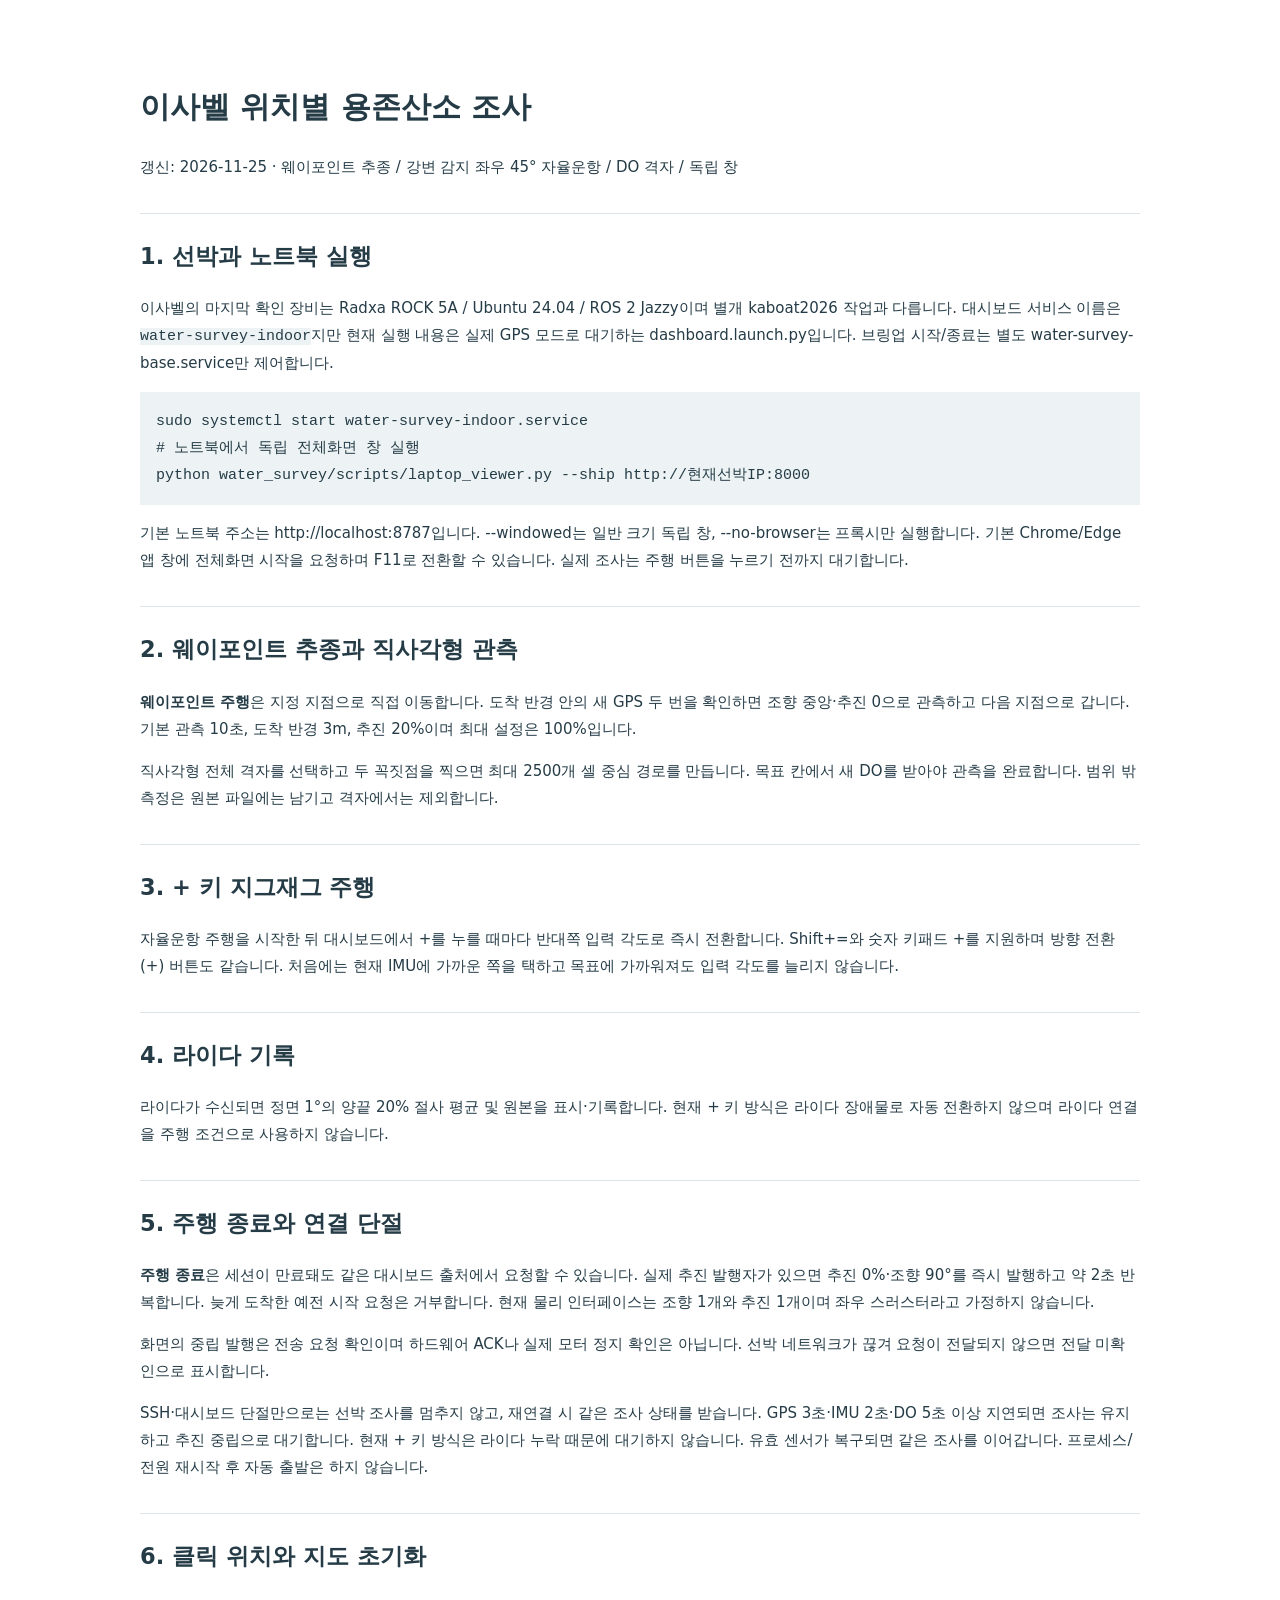
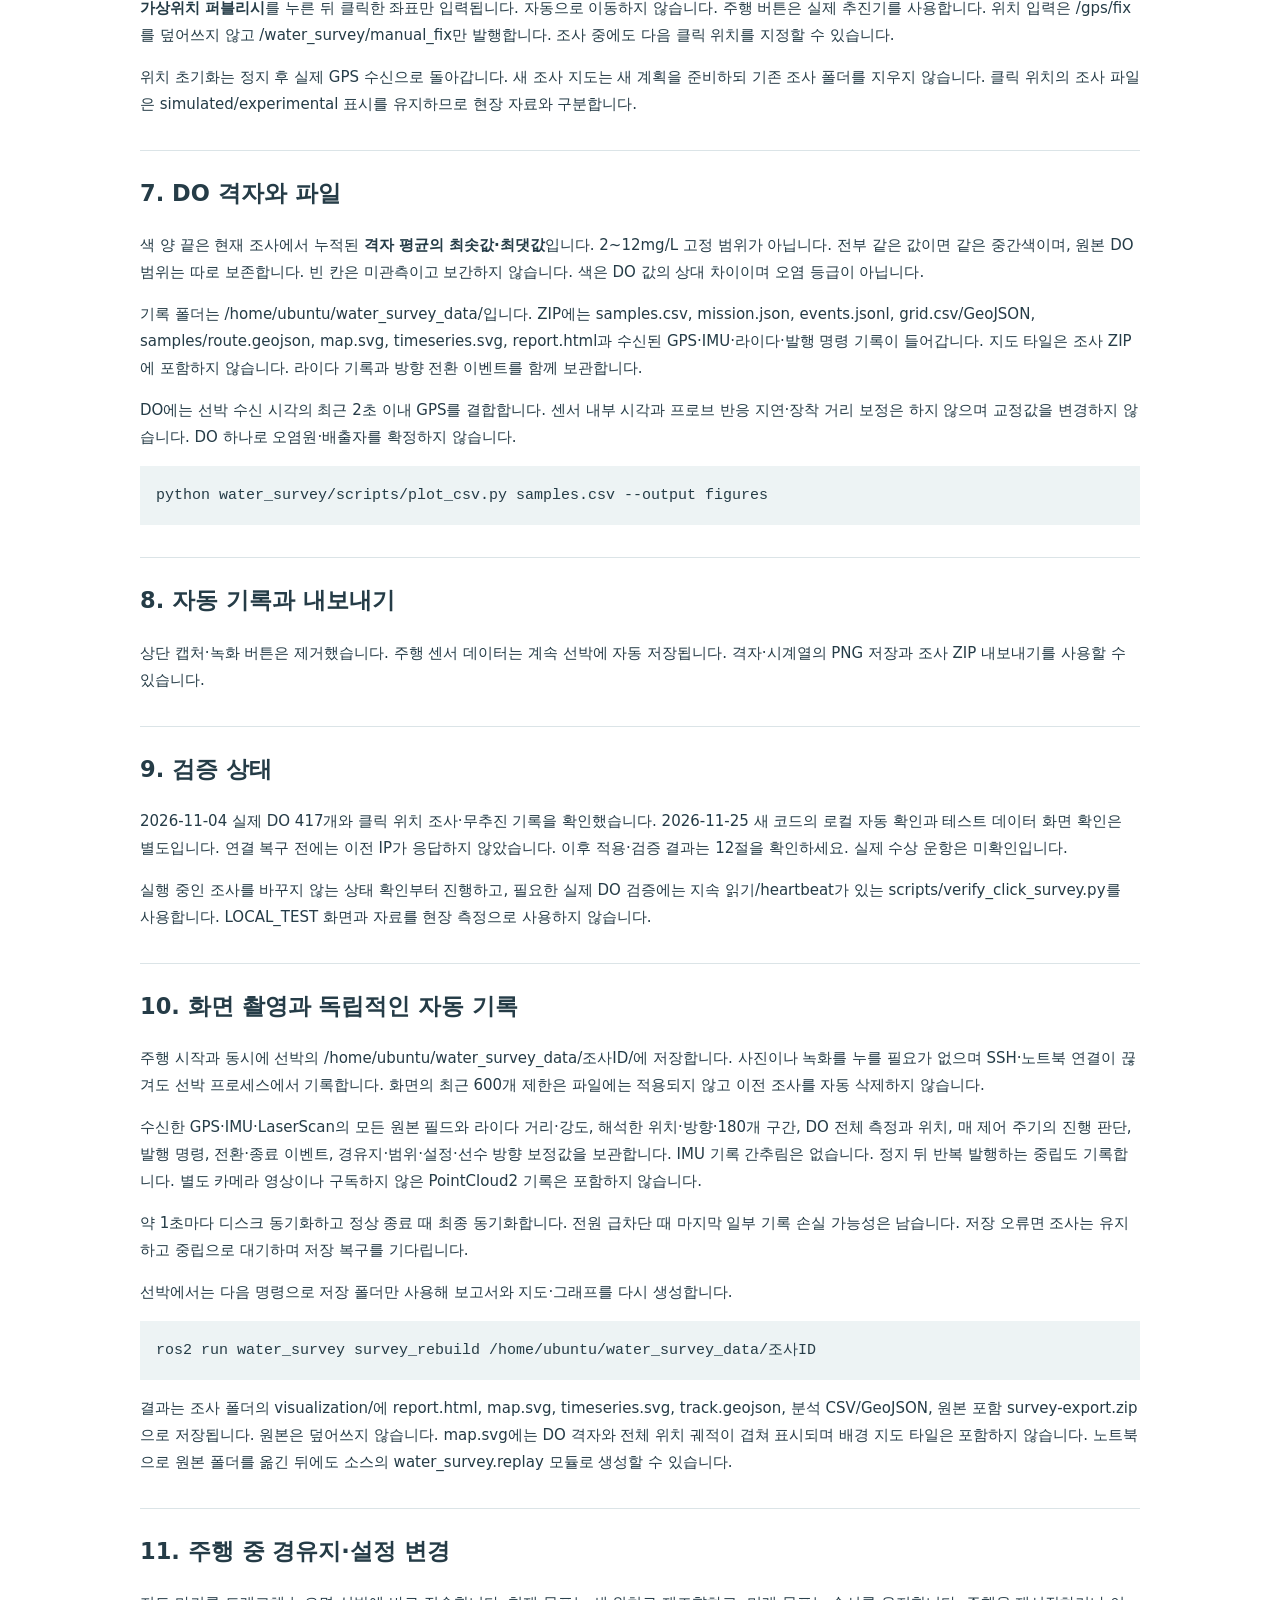
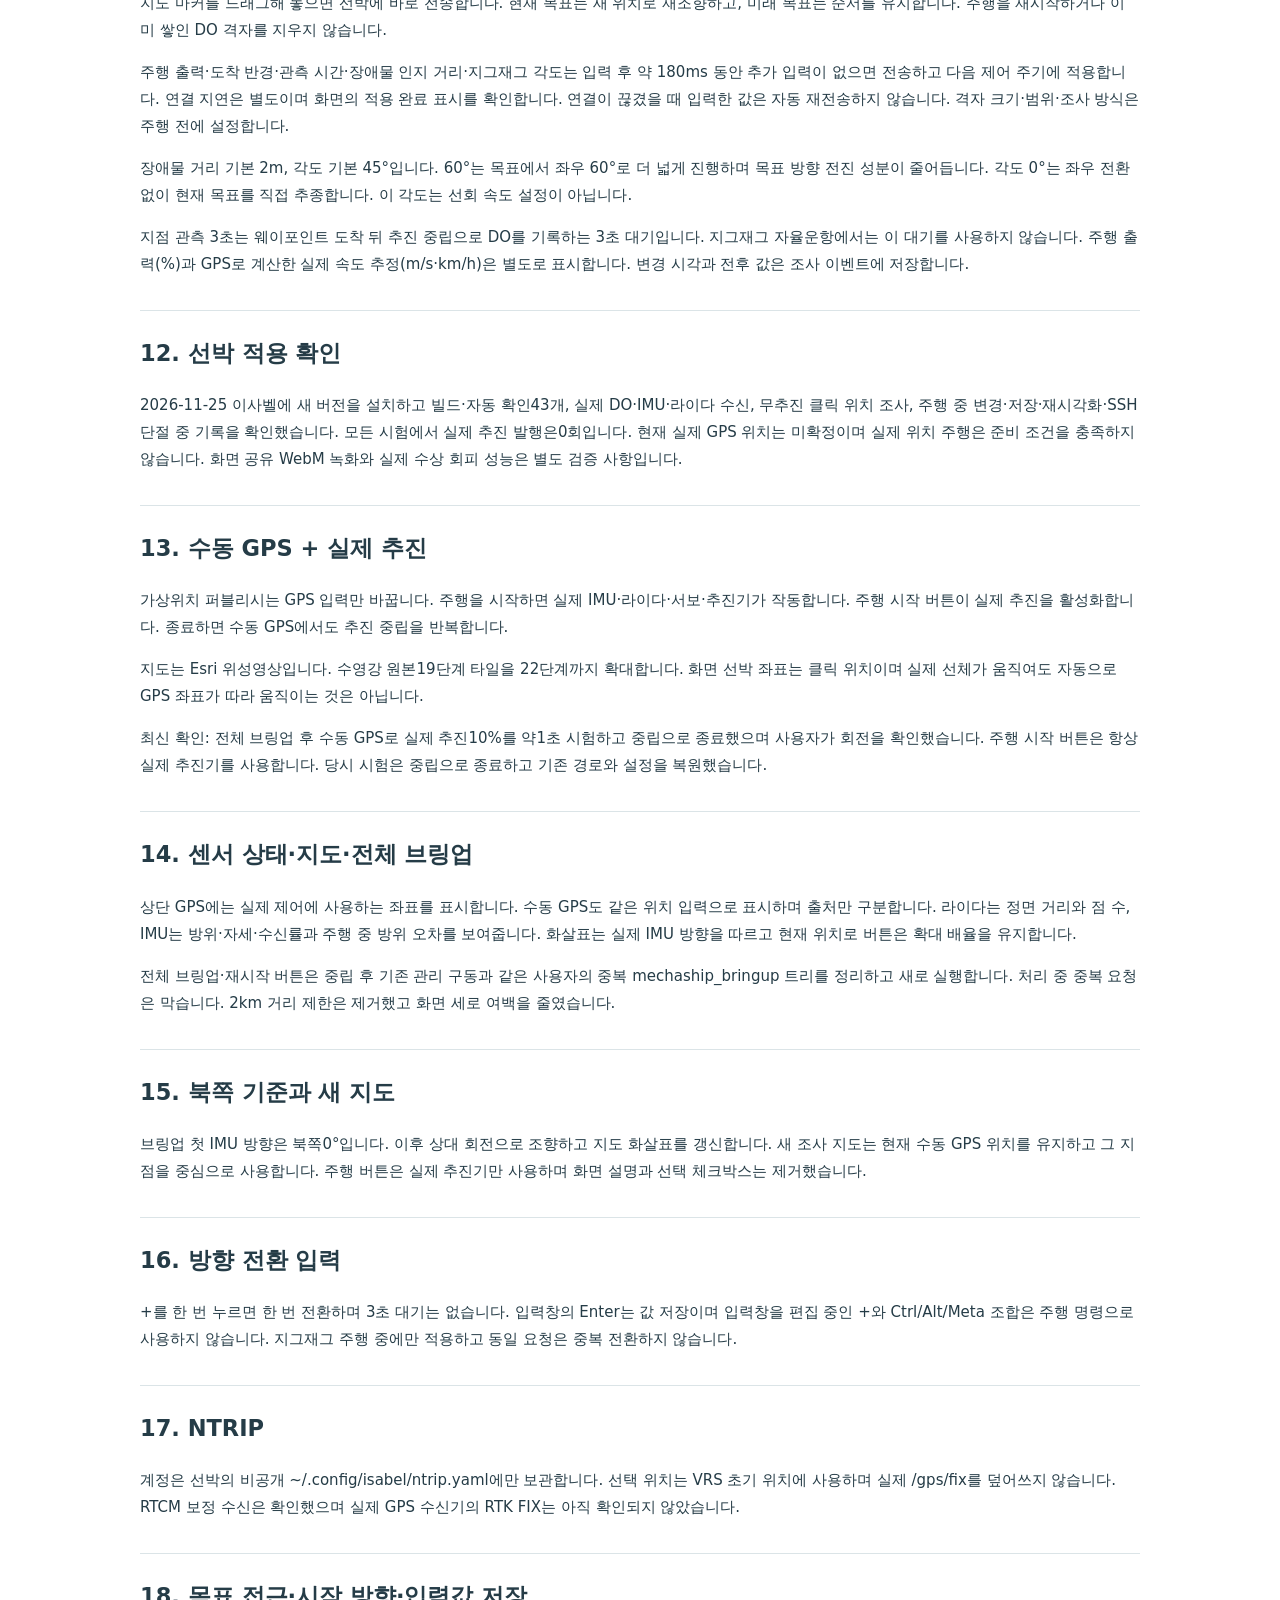
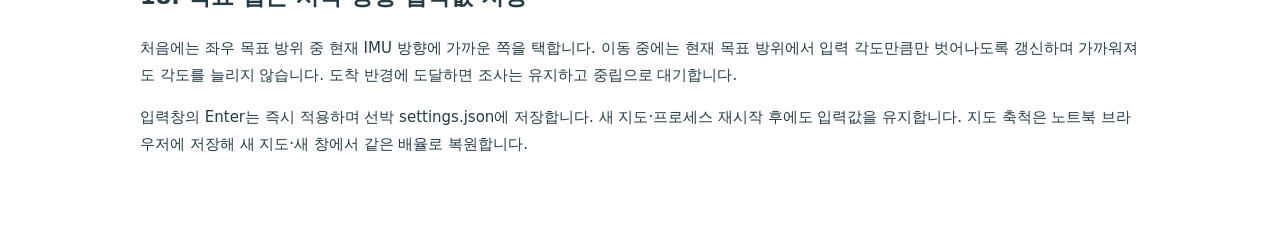
==== commit 051e77f8: "Allow configuring vessel propulsion from zero to 100 percent" ====
--- a/water_survey/water_survey/static/manual.html
+++ b/water_survey/water_survey/static/manual.html
@@ -1,6 +1,6 @@
 <!doctype html><html lang="ko"><meta charset="utf-8"><meta name="viewport" content="width=device-width,initial-scale=1"><title>이사벨 DO 조사 · 운영 문서</title><style>body{font:15px/1.8 system-ui,'Malgun Gothic';color:#253c47;max-width:1000px;margin:35px auto;padding:25px}h2{border-top:1px solid #dbe4e7;padding-top:22px;margin-top:32px}pre{background:#edf3f4;padding:16px;white-space:pre-wrap}code{background:#edf3f4}aside{padding:16px;background:#fff1d2}table{border-collapse:collapse;width:100%}td,th{border:1px solid #dce5e9;padding:10px;text-align:left}a{color:#087f77}</style><h1>이사벨 위치별 용존산소 조사</h1><p>갱신: 2026-11-25 · 웨이포인트 추종 / 강변 감지 좌우 45° 자율운항 / DO 격자 / 독립 창</p><h2>1. 선박과 노트북 실행</h2><p>이사벨의 마지막 확인 장비는 Radxa ROCK 5A / Ubuntu 24.04 / ROS 2 Jazzy이며 별개 kaboat2026 작업과 다릅니다. 대시보드 서비스 이름은 <code>water-survey-indoor</code>지만 현재 실행 내용은 실제 GPS 모드로 대기하는 dashboard.launch.py입니다. 브링업 시작/종료는 별도 water-survey-base.service만 제어합니다.</p><pre>sudo systemctl start water-survey-indoor.service
 # 노트북에서 독립 전체화면 창 실행
-python water_survey/scripts/laptop_viewer.py --ship http://현재선박IP:8000</pre><p>기본 노트북 주소는 http://localhost:8787입니다. --windowed는 일반 크기 독립 창, --no-browser는 프록시만 실행합니다. 기본 Chrome/Edge 앱 창에 전체화면 시작을 요청하며 F11로 전환할 수 있습니다. 실제 조사는 주행 버튼을 누르기 전까지 대기합니다.</p><h2>2. 웨이포인트 추종과 직사각형 관측</h2><p><b>웨이포인트 주행</b>은 지정 지점으로 직접 이동합니다. 도착 반경 안의 새 GPS 두 번을 확인하면 조향 중앙·추진 0으로 관측하고 다음 지점으로 갑니다. 기본 관측 10초, 도착 반경 3m, 추진 20%이며 최대 설정은 30%입니다.</p><p>직사각형 전체 격자를 선택하고 두 꼭짓점을 찍으면 최대 2500개 셀 중심 경로를 만듭니다. 목표 칸에서 새 DO를 받아야 관측을 완료합니다. 범위 밖 측정은 원본 파일에는 남기고 격자에서는 제외합니다.</p><h2>3. + 키 지그재그 주행</h2><p>자율운항 주행을 시작한 뒤 대시보드에서 +를 누를 때마다 반대쪽 입력 각도로 즉시 전환합니다. Shift+=와 숫자 키패드 +를 지원하며 방향 전환 (+) 버튼도 같습니다. 처음에는 현재 IMU에 가까운 쪽을 택하고 목표에 가까워져도 입력 각도를 늘리지 않습니다.</p><h2>4. 라이다 기록</h2><p>라이다가 수신되면 정면 1°의 양끝 20% 절사 평균 및 원본을 표시·기록합니다. 현재 + 키 방식은 라이다 장애물로 자동 전환하지 않으며 라이다 연결을 주행 조건으로 사용하지 않습니다.</p><h2>5. 주행 종료와 연결 단절</h2><p><b>주행 종료</b>은 세션이 만료돼도 같은 대시보드 출처에서 요청할 수 있습니다. 실제 추진 발행자가 있으면 추진 0%·조향 90°를 즉시 발행하고 약 2초 반복합니다. 늦게 도착한 예전 시작 요청은 거부합니다. 현재 물리 인터페이스는 조향 1개와 추진 1개이며 좌우 스러스터라고 가정하지 않습니다.</p><p>화면의 중립 발행은 전송 요청 확인이며 하드웨어 ACK나 실제 모터 정지 확인은 아닙니다. 선박 네트워크가 끊겨 요청이 전달되지 않으면 전달 미확인으로 표시합니다.</p><p>SSH·대시보드 단절만으로는 선박 조사를 멈추지 않고, 재연결 시 같은 조사 상태를 받습니다. GPS 3초·IMU 2초·DO 5초 이상 지연되면 조사는 유지하고 추진 중립으로 대기합니다. 현재 + 키 방식은 라이다 누락 때문에 대기하지 않습니다. 유효 센서가 복구되면 같은 조사를 이어갑니다. 프로세스/전원 재시작 후 자동 출발은 하지 않습니다.</p><h2>6. 클릭 위치와 지도 초기화</h2><p><b>가상위치 퍼블리시</b>를 누른 뒤 클릭한 좌표만 입력됩니다. 자동으로 이동하지 않습니다. 주행 버튼은 실제 추진기를 사용합니다. 위치 입력은 /gps/fix를 덮어쓰지 않고 /water_survey/manual_fix만 발행합니다. 조사 중에도 다음 클릭 위치를 지정할 수 있습니다.</p><p>위치 초기화는 정지 후 실제 GPS 수신으로 돌아갑니다. 새 조사 지도는 새 계획을 준비하되 기존 조사 폴더를 지우지 않습니다. 클릭 위치의 조사 파일은 simulated/experimental 표시를 유지하므로 현장 자료와 구분합니다.</p><h2>7. DO 격자와 파일</h2><p>색 양 끝은 현재 조사에서 누적된 <b>격자 평균의 최솟값·최댓값</b>입니다. 2~12mg/L 고정 범위가 아닙니다. 전부 같은 값이면 같은 중간색이며, 원본 DO 범위는 따로 보존합니다. 빈 칸은 미관측이고 보간하지 않습니다. 색은 DO 값의 상대 차이이며 오염 등급이 아닙니다.</p><p>기록 폴더는 /home/ubuntu/water_survey_data/입니다. ZIP에는 samples.csv, mission.json, events.jsonl, grid.csv/GeoJSON, samples/route.geojson, map.svg, timeseries.svg, report.html과 수신된 GPS·IMU·라이다·발행 명령 기록이 들어갑니다. 지도 타일은 조사 ZIP에 포함하지 않습니다. 라이다 기록과 방향 전환 이벤트를 함께 보관합니다.</p><p>DO에는 선박 수신 시각의 최근 2초 이내 GPS를 결합합니다. 센서 내부 시각과 프로브 반응 지연·장착 거리 보정은 하지 않으며 교정값을 변경하지 않습니다. DO 하나로 오염원·배출자를 확정하지 않습니다.</p><pre>python water_survey/scripts/plot_csv.py samples.csv --output figures</pre><h2>8. 자동 기록과 내보내기</h2><p>상단 캡처·녹화 버튼은 제거했습니다. 주행 센서 데이터는 계속 선박에 자동 저장됩니다. 격자·시계열의 PNG 저장과 조사 ZIP 내보내기를 사용할 수 있습니다.</p><h2>9. 검증 상태</h2><p>2026-11-04 실제 DO 417개와 클릭 위치 조사·무추진 기록을 확인했습니다. 2026-11-25 새 코드의 로컬 자동 확인과 테스트 데이터 화면 확인은 별도입니다. 연결 복구 전에는 이전 IP가 응답하지 않았습니다. 이후 적용·검증 결과는 12절을 확인하세요. 실제 수상 운항은 미확인입니다.</p><p>실행 중인 조사를 바꾸지 않는 상태 확인부터 진행하고, 필요한 실제 DO 검증에는 지속 읽기/heartbeat가 있는 scripts/verify_click_survey.py를 사용합니다. LOCAL_TEST 화면과 자료를 현장 측정으로 사용하지 않습니다.</p><h2 id="automatic-recording">10. 화면 촬영과 독립적인 자동 기록</h2>
+python water_survey/scripts/laptop_viewer.py --ship http://현재선박IP:8000</pre><p>기본 노트북 주소는 http://localhost:8787입니다. --windowed는 일반 크기 독립 창, --no-browser는 프록시만 실행합니다. 기본 Chrome/Edge 앱 창에 전체화면 시작을 요청하며 F11로 전환할 수 있습니다. 실제 조사는 주행 버튼을 누르기 전까지 대기합니다.</p><h2>2. 웨이포인트 추종과 직사각형 관측</h2><p><b>웨이포인트 주행</b>은 지정 지점으로 직접 이동합니다. 도착 반경 안의 새 GPS 두 번을 확인하면 조향 중앙·추진 0으로 관측하고 다음 지점으로 갑니다. 기본 관측 10초, 도착 반경 3m, 추진 20%이며 최대 설정은 100%입니다.</p><p>직사각형 전체 격자를 선택하고 두 꼭짓점을 찍으면 최대 2500개 셀 중심 경로를 만듭니다. 목표 칸에서 새 DO를 받아야 관측을 완료합니다. 범위 밖 측정은 원본 파일에는 남기고 격자에서는 제외합니다.</p><h2>3. + 키 지그재그 주행</h2><p>자율운항 주행을 시작한 뒤 대시보드에서 +를 누를 때마다 반대쪽 입력 각도로 즉시 전환합니다. Shift+=와 숫자 키패드 +를 지원하며 방향 전환 (+) 버튼도 같습니다. 처음에는 현재 IMU에 가까운 쪽을 택하고 목표에 가까워져도 입력 각도를 늘리지 않습니다.</p><h2>4. 라이다 기록</h2><p>라이다가 수신되면 정면 1°의 양끝 20% 절사 평균 및 원본을 표시·기록합니다. 현재 + 키 방식은 라이다 장애물로 자동 전환하지 않으며 라이다 연결을 주행 조건으로 사용하지 않습니다.</p><h2>5. 주행 종료와 연결 단절</h2><p><b>주행 종료</b>은 세션이 만료돼도 같은 대시보드 출처에서 요청할 수 있습니다. 실제 추진 발행자가 있으면 추진 0%·조향 90°를 즉시 발행하고 약 2초 반복합니다. 늦게 도착한 예전 시작 요청은 거부합니다. 현재 물리 인터페이스는 조향 1개와 추진 1개이며 좌우 스러스터라고 가정하지 않습니다.</p><p>화면의 중립 발행은 전송 요청 확인이며 하드웨어 ACK나 실제 모터 정지 확인은 아닙니다. 선박 네트워크가 끊겨 요청이 전달되지 않으면 전달 미확인으로 표시합니다.</p><p>SSH·대시보드 단절만으로는 선박 조사를 멈추지 않고, 재연결 시 같은 조사 상태를 받습니다. GPS 3초·IMU 2초·DO 5초 이상 지연되면 조사는 유지하고 추진 중립으로 대기합니다. 현재 + 키 방식은 라이다 누락 때문에 대기하지 않습니다. 유효 센서가 복구되면 같은 조사를 이어갑니다. 프로세스/전원 재시작 후 자동 출발은 하지 않습니다.</p><h2>6. 클릭 위치와 지도 초기화</h2><p><b>가상위치 퍼블리시</b>를 누른 뒤 클릭한 좌표만 입력됩니다. 자동으로 이동하지 않습니다. 주행 버튼은 실제 추진기를 사용합니다. 위치 입력은 /gps/fix를 덮어쓰지 않고 /water_survey/manual_fix만 발행합니다. 조사 중에도 다음 클릭 위치를 지정할 수 있습니다.</p><p>위치 초기화는 정지 후 실제 GPS 수신으로 돌아갑니다. 새 조사 지도는 새 계획을 준비하되 기존 조사 폴더를 지우지 않습니다. 클릭 위치의 조사 파일은 simulated/experimental 표시를 유지하므로 현장 자료와 구분합니다.</p><h2>7. DO 격자와 파일</h2><p>색 양 끝은 현재 조사에서 누적된 <b>격자 평균의 최솟값·최댓값</b>입니다. 2~12mg/L 고정 범위가 아닙니다. 전부 같은 값이면 같은 중간색이며, 원본 DO 범위는 따로 보존합니다. 빈 칸은 미관측이고 보간하지 않습니다. 색은 DO 값의 상대 차이이며 오염 등급이 아닙니다.</p><p>기록 폴더는 /home/ubuntu/water_survey_data/입니다. ZIP에는 samples.csv, mission.json, events.jsonl, grid.csv/GeoJSON, samples/route.geojson, map.svg, timeseries.svg, report.html과 수신된 GPS·IMU·라이다·발행 명령 기록이 들어갑니다. 지도 타일은 조사 ZIP에 포함하지 않습니다. 라이다 기록과 방향 전환 이벤트를 함께 보관합니다.</p><p>DO에는 선박 수신 시각의 최근 2초 이내 GPS를 결합합니다. 센서 내부 시각과 프로브 반응 지연·장착 거리 보정은 하지 않으며 교정값을 변경하지 않습니다. DO 하나로 오염원·배출자를 확정하지 않습니다.</p><pre>python water_survey/scripts/plot_csv.py samples.csv --output figures</pre><h2>8. 자동 기록과 내보내기</h2><p>상단 캡처·녹화 버튼은 제거했습니다. 주행 센서 데이터는 계속 선박에 자동 저장됩니다. 격자·시계열의 PNG 저장과 조사 ZIP 내보내기를 사용할 수 있습니다.</p><h2>9. 검증 상태</h2><p>2026-11-04 실제 DO 417개와 클릭 위치 조사·무추진 기록을 확인했습니다. 2026-11-25 새 코드의 로컬 자동 확인과 테스트 데이터 화면 확인은 별도입니다. 연결 복구 전에는 이전 IP가 응답하지 않았습니다. 이후 적용·검증 결과는 12절을 확인하세요. 실제 수상 운항은 미확인입니다.</p><p>실행 중인 조사를 바꾸지 않는 상태 확인부터 진행하고, 필요한 실제 DO 검증에는 지속 읽기/heartbeat가 있는 scripts/verify_click_survey.py를 사용합니다. LOCAL_TEST 화면과 자료를 현장 측정으로 사용하지 않습니다.</p><h2 id="automatic-recording">10. 화면 촬영과 독립적인 자동 기록</h2>
 <p>주행 시작과 동시에 선박의 /home/ubuntu/water_survey_data/조사ID/에 저장합니다. 사진이나 녹화를 누를 필요가 없으며 SSH·노트북 연결이 끊겨도 선박 프로세스에서 기록합니다. 화면의 최근 600개 제한은 파일에는 적용되지 않고 이전 조사를 자동 삭제하지 않습니다.</p>
 <p>수신한 GPS·IMU·LaserScan의 모든 원본 필드와 라이다 거리·강도, 해석한 위치·방향·180개 구간, DO 전체 측정과 위치, 매 제어 주기의 진행 판단, 발행 명령, 전환·종료 이벤트, 경유지·범위·설정·선수 방향 보정값을 보관합니다. IMU 기록 간추림은 없습니다. 정지 뒤 반복 발행하는 중립도 기록합니다. 별도 카메라 영상이나 구독하지 않은 PointCloud2 기록은 포함하지 않습니다.</p>
 <p>약 1초마다 디스크 동기화하고 정상 종료 때 최종 동기화합니다. 전원 급차단 때 마지막 일부 기록 손실 가능성은 남습니다. 저장 오류면 조사는 유지하고 중립으로 대기하며 저장 복구를 기다립니다.</p>
